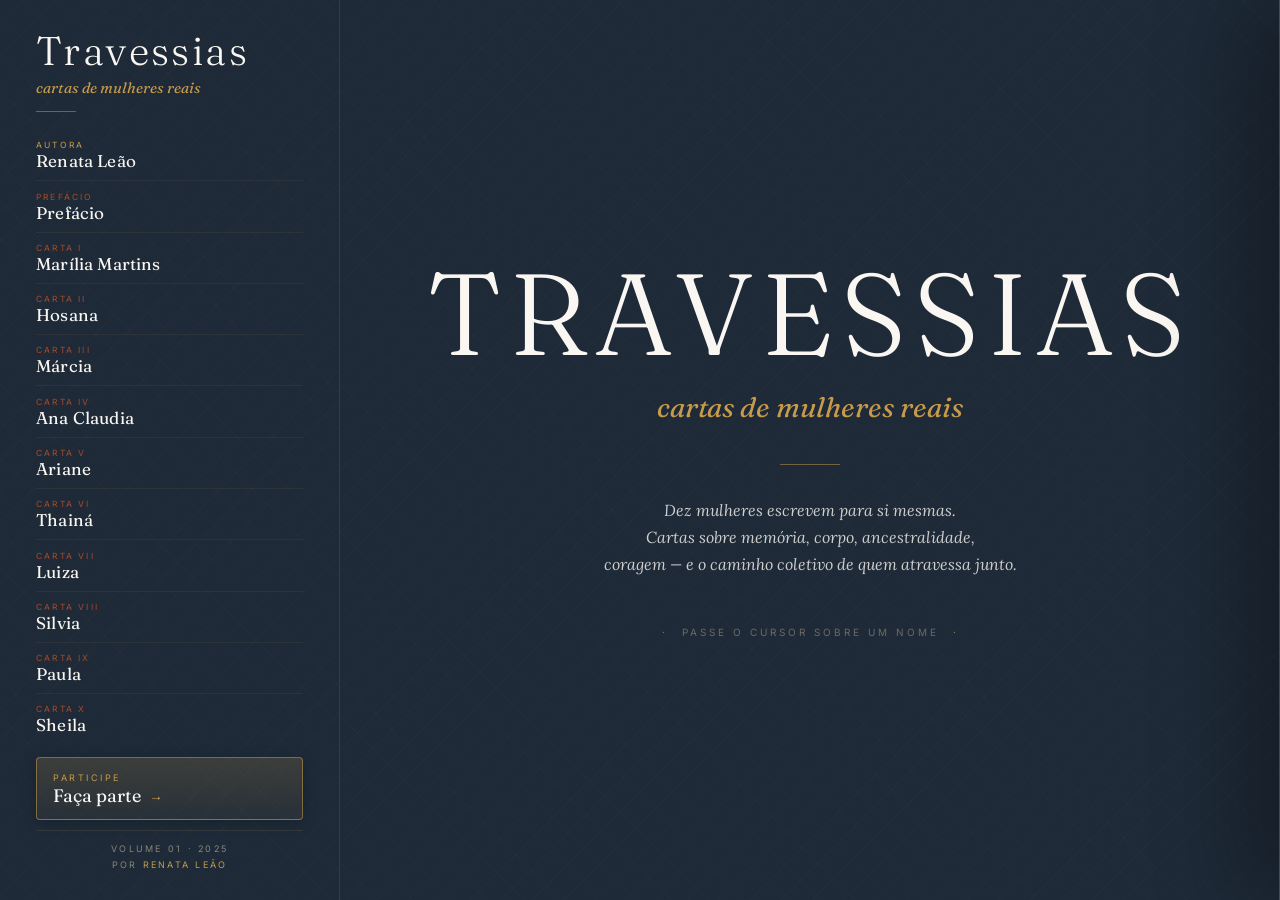
==== travessias.html @ 1f7f789d "Reordenar cartas + autor do prefácio + Sheilinha → Sheila Conteúdo: - Prefácio agora atribui "Por Ni" ====
<!DOCTYPE html>
<html lang="pt-BR">
<head>

<!-- ==========================================================================
     BLOCO 01 — HEAD / META
     ========================================================================== -->
<meta charset="UTF-8">
<meta name="viewport" content="width=device-width, initial-scale=1, viewport-fit=cover">
<meta name="format-detection" content="telephone=no,address=no,email=no,date=no">
<meta name="theme-color" content="#1E2A38">
<meta name="apple-mobile-web-app-capable" content="yes">
<meta name="apple-mobile-web-app-status-bar-style" content="black-translucent">
<meta name="description" content="Travessias — dez cartas escritas a partir da escuta de mulheres reais. Por Renata Leão.">
<title>Travessias — cartas de mulheres reais</title>

<!-- Google Analytics (gtag.js) -->
<script async src="https://www.googletagmanager.com/gtag/js?id=G-CKHL0589NJ"></script>
<script>
  window.dataLayer = window.dataLayer || [];
  function gtag(){dataLayer.push(arguments);}
  gtag('js', new Date());
  gtag('config', 'G-CKHL0589NJ');
</script>

<!-- Open Graph / cards de compartilhamento -->
<meta property="og:title" content="Travessias — cartas de mulheres reais">
<meta property="og:description" content="Dez mulheres escrevem para si mesmas. Por Renata Leão.">
<meta property="og:type" content="book">
<meta property="og:image" content="fotos/renata_leao.jpg">
<meta name="twitter:card" content="summary_large_image">
<meta name="twitter:title" content="Travessias — cartas de mulheres reais">
<meta name="twitter:description" content="Dez mulheres escrevem para si mesmas. Por Renata Leão.">

<!-- Preload das fontes críticas (corpo de texto + saudação) -->
<link rel="preload" href="fonts/lora-latin-400-normal.woff2" as="font" type="font/woff2" crossorigin>
<link rel="preload" href="fonts/lora-latin-400-italic.woff2" as="font" type="font/woff2" crossorigin>
<link rel="preload" href="fonts/fraunces-latin-300-normal.woff2" as="font" type="font/woff2" crossorigin>
<link rel="preload" href="fonts/caveat-latin-500-normal.woff2" as="font" type="font/woff2" crossorigin>

<style>
/* ==========================================================================
   TRAVESSIAS — cartas de mulheres reais
   Design Tokens — compartilhado entre mobile e desktop
   --------------------------------------------------------------------------
   BLOCO 01 — @font-face
   BLOCO 02 — Tokens · paleta de cores
   BLOCO 03 — Tokens · tipografia e breakpoint
   BLOCO 04 — Reset mínimo + base do body
   BLOCO 05 — Compartilhado · variante "Abertura" (Renata)
   BLOCO 06 — Compartilhado · bloco de contato (na abertura)
   ========================================================================== */


/* ==========================================================================
   BLOCO 01 — @font-face
   ========================================================================== */

/* Caveat — só peso 500 (usado na saudação). Pesos 400/600/700 removidos
   por não serem referenciados em nenhuma regra. */
@font-face { font-family: 'Caveat'; font-weight: 500; src: url('../fonts/caveat-latin-500-normal.woff2') format('woff2'); font-display: swap; }

/* Fraunces — usado em títulos e saudações. swap para evitar FOIT em conexões lentas. */
@font-face { font-family: 'Fraunces'; font-weight: 300; src: url('../fonts/fraunces-latin-300-normal.woff2') format('woff2'); font-display: swap; }
@font-face { font-family: 'Fraunces'; font-weight: 400; src: url('../fonts/fraunces-latin-400-normal.woff2') format('woff2'); font-display: swap; }
@font-face { font-family: 'Fraunces'; font-weight: 400; font-style: italic; src: url('../fonts/fraunces-latin-400-italic.woff2') format('woff2'); font-display: swap; }
@font-face { font-family: 'Fraunces'; font-weight: 500; src: url('../fonts/fraunces-latin-500-normal.woff2') format('woff2'); font-display: swap; }
@font-face { font-family: 'Fraunces'; font-weight: 500; font-style: italic; src: url('../fonts/fraunces-latin-500-italic.woff2') format('woff2'); font-display: swap; }
@font-face { font-family: 'Fraunces'; font-weight: 600; src: url('../fonts/fraunces-latin-600-normal.woff2') format('woff2'); font-display: swap; }
@font-face { font-family: 'Fraunces'; font-weight: 700; src: url('../fonts/fraunces-latin-700-normal.woff2') format('woff2'); font-display: swap; }

/* Lora — corpo de texto. swap = mostra texto imediatamente em Georgia, troca quando carregar. */
@font-face { font-family: 'Lora'; font-weight: 400; src: url('../fonts/lora-latin-400-normal.woff2') format('woff2'); font-display: swap; }
@font-face { font-family: 'Lora'; font-weight: 400; font-style: italic; src: url('../fonts/lora-latin-400-italic.woff2') format('woff2'); font-display: swap; }
@font-face { font-family: 'Lora'; font-weight: 500; src: url('../fonts/lora-latin-500-normal.woff2') format('woff2'); font-display: swap; }
@font-face { font-family: 'Lora'; font-weight: 500; font-style: italic; src: url('../fonts/lora-latin-500-italic.woff2') format('woff2'); font-display: swap; }
@font-face { font-family: 'Lora'; font-weight: 600; src: url('../fonts/lora-latin-600-normal.woff2') format('woff2'); font-display: swap; }

/* Inter — meta/legendas. swap. */
@font-face { font-family: 'Inter'; font-weight: 300; src: url('../fonts/inter-latin-300-normal.woff2') format('woff2'); font-display: swap; }
@font-face { font-family: 'Inter'; font-weight: 400; src: url('../fonts/inter-latin-400-normal.woff2') format('woff2'); font-display: swap; }
@font-face { font-family: 'Inter'; font-weight: 500; src: url('../fonts/inter-latin-500-normal.woff2') format('woff2'); font-display: swap; }
@font-face { font-family: 'Inter'; font-weight: 600; src: url('../fonts/inter-latin-600-normal.woff2') format('woff2'); font-display: swap; }


/* ==========================================================================
   BLOCO 02 — Tokens · paleta de cores
   ========================================================================== */

:root {
  --creme:        #FAF7F2;
  --creme-escuro: #F2ECE0;
  --tinta:        #1E2A38;
  --tinta-suave:  #2C3849;
  --terra:        #A84A2A;
  --mel:          #C89B4A;
  --oliva:        #5C6B4E;
  --carvao:       #3A3A3A;
  --cinza:        #8A8578;
  --cinza-claro:  #C4BFB4;
}


/* ==========================================================================
   BLOCO 03 — Tokens · tipografia e breakpoint
   ========================================================================== */

:root {
  --fonte-titulo: 'Fraunces', Georgia, serif;
  --fonte-texto:  'Lora', Georgia, serif;
  --fonte-mao:    'Caveat', cursive;
  --fonte-meta:   'Inter', -apple-system, sans-serif;

  --bp-desktop: 960px;
}


/* ==========================================================================
   BLOCO 04 — Reset mínimo + base do body
   ========================================================================== */

*, *::before, *::after { box-sizing: border-box; margin: 0; padding: 0; }
a, a:visited { color: inherit; text-decoration: none; }
html { -webkit-text-size-adjust: 100%; }
body {
  font-family: var(--fonte-texto);
  -webkit-font-smoothing: antialiased;
  -moz-osx-font-smoothing: grayscale;
  background: var(--tinta);
  color: var(--tinta);
}


/* ==========================================================================
   BLOCO 05 — Compartilhado · variante "Abertura" (Renata)
   --------------------------------------------------------------------------
   Aplicada nos elementos com classe .abertura (card mobile, item lateral,
   preview desktop e painel). Sinaliza visualmente que essa entrada é a
   apresentação da autora, não uma carta numerada.
   ========================================================================== */

/* Card mobile · faixa lateral cor mel (abertura) ou terra (prefácio) */
.card.abertura  { border-left: 3px solid var(--mel); }
.card.prefacio  { border-left: 3px solid var(--terra); }
.card.abertura  .card-numero { color: var(--mel);   letter-spacing: .14em; }
.card.prefacio  .card-numero { color: var(--terra); letter-spacing: .14em; }

/* Preview desktop · borda mel em todos (inset box-shadow, mesmo padrão de Renata);
   prefácio sobrescreve para terra (sinalizando texto provisório) */
.preview .preview-inner          { box-shadow: inset 0 0 0 1px rgba(200, 155, 74, .35); }
.preview.prefacio .preview-inner { box-shadow: inset 0 0 0 1px rgba(168,  74, 42, .35); }
.preview.abertura .preview-carta { color: var(--mel); }
.preview.prefacio .preview-carta { color: var(--terra); }

/* Aviso de texto provisório (no prefácio, removível) */
.aviso-provisorio {
  display: flex;
  flex-wrap: wrap;
  align-items: center;
  gap: 10px;
  margin: 0 0 1.6rem;
  padding: 10px 14px;
  border: 1px dashed var(--terra);
  border-radius: 4px;
  background: rgba(168, 74, 42, 0.06);
  font-family: var(--fonte-meta);
  font-size: 12px;
  line-height: 1.4;
  color: var(--carvao);
}
.aviso-tag {
  flex-shrink: 0;
  padding: 3px 8px;
  background: var(--terra);
  color: var(--creme);
  font-size: 9px;
  letter-spacing: 0.2em;
  text-transform: uppercase;
  border-radius: 2px;
  font-weight: 600;
}
.aviso-msg { color: var(--tinta-suave); }


/* ==========================================================================
   BLOCO 06 — Compartilhado · marca d'água sutil no fundo azul
   --------------------------------------------------------------------------
   Cross-hatch diagonal em mel a ~2% de opacidade. Aplicado nos containers
   de cor --tinta (lista mobile, lateral desktop, central desktop). Não
   interfere em legibilidade, dá textura editorial sem peso visual.
   ========================================================================== */

:root {
  --tinta-textura:
    repeating-linear-gradient(-45deg, rgba(200,155,74,0.022) 0 1px, transparent 1px 22px),
    repeating-linear-gradient(45deg,  rgba(200,155,74,0.018) 0 1px, transparent 1px 26px);
}

.tinta-textura {
  background-color: var(--tinta);
  background-image: var(--tinta-textura);
}


/* ==========================================================================
   BLOCO 07 — Compartilhado · modal "Faça parte"
   --------------------------------------------------------------------------
   Popup central para o formulário de contato. Acionado por triggers em
   mobile (.cta-participar) e desktop (.participar-trigger). Submit abre
   Instagram em nova aba.
   ========================================================================== */

.modal-overlay {
  position: fixed;
  inset: 0;
  background: rgba(0,0,0,0);
  opacity: 0;
  pointer-events: none;
  transition: opacity 0.35s, background 0.35s;
  z-index: 20;
}
.modal-overlay.aberto {
  opacity: 1;
  pointer-events: auto;
  background: rgba(10,16,24,0.7);
}

.modal-participar {
  position: fixed;
  top: 50%;
  left: 50%;
  width: min(460px, 92vw);
  max-height: 92vh;
  overflow-y: auto;
  background: var(--creme);
  background-image:
    radial-gradient(ellipse at 85% 0%, rgba(200,155,74,0.18) 0%, transparent 55%),
    radial-gradient(ellipse at 0% 100%, rgba(168,74,42,0.05) 0%, transparent 50%);
  border-radius: 6px;
  padding: 44px 38px 36px;
  transform: translate(-50%, -48%) scale(0.96);
  opacity: 0;
  pointer-events: none;
  transition: opacity 0.35s, transform 0.35s cubic-bezier(0.2,0.85,0.3,1);
  z-index: 21;
  box-shadow: 0 30px 80px rgba(0,0,0,0.4);
}
.modal-participar.aberto {
  opacity: 1;
  pointer-events: auto;
  transform: translate(-50%, -50%) scale(1);
}

.modal-fechar {
  position: absolute;
  top: 14px;
  right: 14px;
  width: 34px;
  height: 34px;
  display: flex;
  align-items: center;
  justify-content: center;
  background: transparent;
  border: 1px solid rgba(30,42,56,0.15);
  border-radius: 50%;
  color: var(--tinta);
  font-size: 14px;
  cursor: pointer;
  transition: background 0.2s, border-color 0.2s, color 0.2s;
}
.modal-fechar:hover {
  background: var(--tinta);
  color: var(--creme);
  border-color: var(--tinta);
}

.modal-rotulo {
  font-family: var(--fonte-meta);
  font-size: 10px;
  letter-spacing: 0.32em;
  text-transform: uppercase;
  color: var(--mel);
  font-weight: 600;
  margin-bottom: 10px;
}
.modal-titulo {
  font-family: var(--fonte-titulo);
  font-weight: 300;
  font-style: italic;
  font-size: 32px;
  line-height: 1.05;
  letter-spacing: 0.005em;
  color: var(--tinta);
  margin-bottom: 14px;
}
.modal-texto {
  font-family: var(--fonte-texto);
  font-size: 14px;
  line-height: 1.6;
  color: var(--carvao);
  margin-bottom: 24px;
}

.modal-form {
  display: flex;
  flex-direction: column;
  gap: 14px;
}
.modal-campo {
  display: flex;
  flex-direction: column;
  gap: 6px;
}
.modal-rotulo-campo {
  font-family: var(--fonte-meta);
  font-size: 9px;
  letter-spacing: 0.22em;
  text-transform: uppercase;
  color: var(--cinza);
}
.modal-form input,
.modal-form textarea {
  width: 100%;
  padding: 10px 12px;
  background: rgba(30,42,56,0.04);
  border: 1px solid rgba(30,42,56,0.18);
  border-radius: 3px;
  font-family: var(--fonte-meta);
  font-size: 13px;
  color: var(--tinta);
  resize: vertical;
  outline: none;
  transition: border-color 0.2s, background 0.2s;
}
.modal-form input:focus,
.modal-form textarea:focus {
  border-color: var(--mel);
  background: var(--creme);
  box-shadow: 0 0 0 3px rgba(200,155,74,0.12);
}
.modal-form input::placeholder,
.modal-form textarea::placeholder {
  color: var(--cinza);
  font-style: italic;
}

.modal-submit {
  margin-top: 4px;
  padding: 13px 18px;
  background: var(--tinta);
  border: none;
  border-radius: 3px;
  font-family: var(--fonte-meta);
  font-size: 11px;
  letter-spacing: 0.22em;
  text-transform: uppercase;
  color: var(--creme);
  font-weight: 600;
  cursor: pointer;
  transition: background 0.2s, transform 0.15s;
}
.modal-submit:hover { background: var(--terra); }
.modal-submit:active { transform: scale(0.985); }

.modal-nota {
  font-family: var(--fonte-meta);
  font-size: 10px;
  letter-spacing: 0.05em;
  color: var(--cinza);
  text-align: center;
  margin-top: 4px;
}
.modal-nota strong {
  color: var(--terra);
  font-weight: 600;
}


/* ==========================================================================
   BLOCO 08 — Compartilhado · bloco de contato (no fim de cada carta)
   ========================================================================== */

.contato {
  margin: 1.8rem 0 1.4rem;
  padding: 1.1rem 1.2rem 1.2rem;
  border: 1px solid rgba(200, 155, 74, .35);
  border-radius: 4px;
  background: rgba(200, 155, 74, .06);
}

.contato-titulo {
  font-family: var(--fonte-meta);
  font-size: .68rem;
  letter-spacing: .22em;
  text-transform: uppercase;
  color: var(--mel);
  margin-bottom: .7rem;
}

.contato-linha {
  display: flex;
  align-items: baseline;
  gap: .65rem;
  font-family: var(--fonte-meta);
  font-size: .9rem;
  line-height: 1.55;
  padding: .15rem 0;
  color: var(--carvao);
  flex-wrap: wrap;
}

.contato-rotulo {
  font-size: .68rem;
  letter-spacing: .18em;
  text-transform: uppercase;
  color: var(--cinza);
  min-width: 5.5rem;
}

.contato-linha a {
  color: var(--terra);
  border-bottom: 1px solid transparent;
  transition: border-color .2s ease;
  word-break: break-all;
}
.contato-linha a:hover {
  border-bottom-color: var(--terra);
}

/* ==========================================================================
   TRAVESSIAS — versão MOBILE (< 960px)
   ========================================================================== */

@media (max-width: 959px) {

  body {
    min-height: 100vh;
    min-height: 100dvh;
    overflow-x: hidden;
  }

  /* ------------------------------------------------------------------
     LISTA (tela inicial)
     ------------------------------------------------------------------ */
  .tela-lista {
    min-height: 100vh;
    min-height: 100dvh;
    background-color: var(--tinta);
    background-image: var(--tinta-textura);
    color: var(--creme);
    padding: 56px 24px 40px;
  }

  .lista-header { margin-bottom: 36px; }

  .lista-titulo {
    font-family: var(--fonte-titulo);
    font-weight: 300;
    font-size: 56px;
    letter-spacing: 0.06em;
    line-height: 0.95;
    color: var(--creme);
    margin-bottom: 6px;
  }

  .lista-subtitulo {
    font-family: var(--fonte-titulo);
    font-style: italic;
    font-size: 18px;
    color: var(--mel);
    margin-bottom: 18px;
  }

  .lista-fio {
    width: 40px;
    height: 1px;
    background: var(--mel);
    opacity: 0.5;
    margin-bottom: 22px;
  }

  .lista-intro {
    font-family: var(--fonte-texto);
    font-style: italic;
    font-size: 14px;
    line-height: 1.6;
    color: var(--creme);
    opacity: 0.8;
    max-width: 340px;
  }

  .lista-secao {
    font-family: var(--fonte-meta);
    font-size: 9px;
    letter-spacing: 0.3em;
    text-transform: uppercase;
    color: var(--cinza);
    margin: 40px 0 20px;
    display: flex;
    align-items: center;
    gap: 14px;
  }
  .lista-secao::after {
    content: '';
    flex: 1;
    height: 1px;
    background: rgba(200,155,74,0.18);
  }

  .cards { display: flex; flex-direction: column; gap: 14px; }

  .card {
    background: rgba(250,247,242,0.03);
    border: 1px solid rgba(200,155,74,0.15);
    border-radius: 4px;
    overflow: hidden;
    display: grid;
    grid-template-columns: 112px 1fr;
    cursor: pointer;
    transition: transform 0.25s, border-color 0.25s;
    -webkit-tap-highlight-color: transparent;
  }
  .card:active { transform: scale(0.98); border-color: rgba(200,155,74,0.4); }

  .card-foto {
    width: 112px;
    height: 140px;
    object-fit: cover;
    filter: grayscale(1) contrast(1.05);
    display: block;
    background: #111;
  }

  .card-info {
    padding: 14px 16px;
    display: flex;
    flex-direction: column;
    justify-content: space-between;
    min-width: 0;
  }

  .card-numero {
    font-family: var(--fonte-meta);
    font-size: 9px;
    letter-spacing: 0.3em;
    color: var(--terra);
    text-transform: uppercase;
  }

  .card-nome {
    font-family: var(--fonte-titulo);
    font-weight: 400;
    font-size: 22px;
    color: var(--creme);
    line-height: 1.1;
    margin: 6px 0 4px;
  }

  .card-meta {
    font-family: var(--fonte-meta);
    font-size: 9px;
    letter-spacing: 0.2em;
    text-transform: uppercase;
    color: var(--cinza);
    margin-bottom: 8px;
  }

  .card-epigrafe {
    font-family: var(--fonte-titulo);
    font-style: italic;
    font-size: 13px;
    line-height: 1.4;
    color: var(--creme);
    opacity: 0.75;
  }

  /* ------------------------------------------------------------------
     CTA "Faça parte" (mobile · card grande no fim da lista)
     ------------------------------------------------------------------ */
  .cta-participar {
    display: block;
    margin: 40px 0 0;
    padding: 22px 22px 24px;
    background: rgba(200,155,74,0.06);
    border: 1px solid rgba(200,155,74,0.3);
    border-radius: 4px;
    text-decoration: none;
    color: var(--creme);
    transition: background 0.25s, border-color 0.25s, transform 0.25s;
  }
  .cta-participar:active { transform: scale(0.98); }
  .cta-participar:hover {
    background: rgba(200,155,74,0.1);
    border-color: rgba(200,155,74,0.55);
  }

  .cta-rotulo {
    font-family: var(--fonte-meta);
    font-size: 10px;
    letter-spacing: 0.28em;
    text-transform: uppercase;
    color: var(--mel);
    margin-bottom: 10px;
  }

  .cta-titulo {
    font-family: var(--fonte-titulo);
    font-weight: 400;
    font-size: 22px;
    line-height: 1.15;
    color: var(--creme);
    margin-bottom: 10px;
  }

  .cta-texto {
    font-family: var(--fonte-texto);
    font-size: 13.5px;
    line-height: 1.55;
    color: var(--creme);
    opacity: 0.8;
    margin-bottom: 14px;
  }

  .cta-link {
    font-family: var(--fonte-meta);
    font-size: 12px;
    letter-spacing: 0.06em;
    color: var(--mel);
    word-break: break-all;
  }

  .lista-rodape {
    margin-top: 32px;
    padding-top: 24px;
    border-top: 1px solid rgba(200,155,74,0.15);
    font-family: var(--fonte-meta);
    font-size: 9px;
    letter-spacing: 0.25em;
    text-transform: uppercase;
    color: var(--cinza);
    line-height: 1.9;
    text-align: center;
  }
  .lista-rodape span { color: var(--mel); }

  /* ------------------------------------------------------------------
     TELA DA CARTA
     ------------------------------------------------------------------ */
  .tela-carta {
    position: fixed;
    inset: 0;
    background: var(--creme);
    z-index: 10;
    display: flex;
    flex-direction: column;
    transform: translateX(100%);
    transition: transform 0.4s cubic-bezier(0.25, 0.85, 0.3, 1);
    overflow: hidden;
  }
  .tela-carta.aberta { transform: translateX(0); }

  .carta-topo {
    flex-shrink: 0;
    padding: 14px 18px;
    padding-top: calc(14px + env(safe-area-inset-top, 0));
    display: flex;
    align-items: center;
    justify-content: space-between;
    background: var(--creme);
    border-bottom: 1px solid rgba(92,107,78,0.12);
  }

  .btn-voltar {
    width: 38px;
    height: 38px;
    border-radius: 50%;
    border: 1px solid rgba(92,107,78,0.3);
    background: transparent;
    color: var(--tinta);
    cursor: pointer;
    display: flex;
    align-items: center;
    justify-content: center;
    font-size: 16px;
    -webkit-tap-highlight-color: transparent;
  }
  .btn-voltar:active { background: var(--terra); color: var(--creme); border-color: var(--terra); }

  .carta-topo-titulo {
    font-family: var(--fonte-meta);
    font-size: 9px;
    letter-spacing: 0.3em;
    text-transform: uppercase;
    color: var(--terra);
    font-weight: 500;
  }

  .carta-topo-selo {
    font-family: var(--fonte-meta);
    font-size: 9px;
    letter-spacing: 0.25em;
    text-transform: uppercase;
    color: var(--cinza);
  }

  /* Viewport de páginas */
  .paginas-viewport-mobile {
    flex: 1;
    position: relative;
    overflow: hidden;
    background: var(--creme);
  }

  /* Padding editorial das páginas de leitura (margens generosas como em livro) */
  .pagina-mobile.pagina-leitura {
    padding: 36px 36px 40px;
  }

  .pagina-mobile {
    position: absolute;
    inset: 0;
    padding: 24px 24px 20px;
    overflow: hidden;            /* sem scroll — leitura cabe na tela */
    opacity: 0;
    pointer-events: none;
    transform: translateX(30px);
    transition: opacity 0.3s, transform 0.3s;
  }
  .pagina-mobile.ativa  { opacity: 1; pointer-events: auto; transform: translateX(0); }
  .pagina-mobile.fora-esquerda { transform: translateX(-30px); }

  /* Fallback: páginas que estouram ganham scroll discreto */
  .pagina-mobile.com-overflow {
    overflow-y: auto;
    -webkit-overflow-scrolling: touch;
    scrollbar-width: thin;
  }
  .pagina-mobile.com-overflow::-webkit-scrollbar { width: 3px; }
  .pagina-mobile.com-overflow::-webkit-scrollbar-thumb {
    background: var(--cinza-claro); border-radius: 2px;
  }

  /* Página de abertura */
  .pagina-abertura { display: flex; flex-direction: column; padding: 0; }

  /* Variante prefácio: oculta foto facial (texto provisório) */
  .pagina-abertura.carta-prefacio .abertura-foto { display: none; }
  .pagina-abertura.carta-prefacio {
    background:
      radial-gradient(ellipse at 30% 20%, rgba(168,74,42,0.3) 0%, transparent 60%),
      linear-gradient(180deg, var(--tinta) 0%, var(--tinta-suave) 100%);
  }
  .pagina-abertura.carta-prefacio .abertura-info {
    color: var(--creme);
  }

  .abertura-foto {
    width: 100%;
    height: 55vh;
    height: 55dvh;
    object-fit: cover;
    filter: grayscale(1) contrast(1.04);
    display: block;
    background: var(--tinta);
    flex-shrink: 0;
  }

  .abertura-info { padding: 24px 24px 0; flex: 1; }

  .abertura-numero {
    font-family: var(--fonte-meta);
    font-size: 10px;
    letter-spacing: 0.3em;
    color: var(--terra);
    text-transform: uppercase;
    margin-bottom: 12px;
  }

  .abertura-saudacao {
    font-family: var(--fonte-mao);
    font-weight: 500;
    font-size: 48px;
    line-height: 1;
    color: var(--tinta);
    margin-bottom: 16px;
  }

  .abertura-fio { width: 44px; height: 1px; background: var(--terra); margin-bottom: 16px; }

  .abertura-meta {
    font-family: var(--fonte-meta);
    font-size: 10px;
    letter-spacing: 0.22em;
    text-transform: uppercase;
    color: var(--cinza);
    line-height: 1.9;
    margin-bottom: 24px;
  }
  .abertura-meta span { color: var(--tinta); }

  .abertura-epigrafe {
    font-family: var(--fonte-titulo);
    font-style: italic;
    font-size: 16px;
    line-height: 1.5;
    color: var(--oliva);
    max-width: 320px;
  }

  .abertura-swipe-dica {
    margin-top: 24px;
    font-family: var(--fonte-meta);
    font-size: 9px;
    letter-spacing: 0.3em;
    text-transform: uppercase;
    color: var(--cinza);
    opacity: 0.7;
  }
  .abertura-swipe-dica::after { content: ' →'; color: var(--terra); font-size: 14px; letter-spacing: 0; }

  /* Texto de leitura */
  .pagina-leitura {
    font-family: var(--fonte-texto);
    font-size: 16px;
    line-height: 1.7;
    color: var(--tinta);
  }

  .pagina-leitura p { margin-bottom: 1em; }
  .pagina-leitura p + p { text-indent: 1.4em; margin-top: -0.2em; }
  .pagina-leitura p.sem-indent { text-indent: 0 !important; }
  .pagina-leitura em, .pagina-leitura i { font-style: italic; color: var(--tinta-suave); }

  .pagina-leitura.primeira p:first-child::first-letter {
    font-family: var(--fonte-titulo);
    font-weight: 600;
    font-size: 4em;
    float: left;
    line-height: 0.85;
    margin: 0.05em 0.1em 0 0;
    color: var(--terra);
  }

  /* Citação e diálogo */
  .citacao {
    font-family: var(--fonte-titulo);
    font-style: italic;
    font-size: 17px;
    line-height: 1.4;
    color: var(--tinta);
    margin: 22px 0 22px 12px;
    padding-left: 16px;
    border-left: 2px solid var(--mel);
  }
  .citacao-atribuicao {
    display: block;
    margin-top: 10px;
    font-family: var(--fonte-meta);
    font-size: 9px;
    letter-spacing: 0.2em;
    text-transform: uppercase;
    color: var(--cinza);
    font-style: normal;
  }

  .dialogo {
    font-family: var(--fonte-titulo);
    font-style: italic;
    font-size: 14px;
    color: var(--oliva);
    margin: 14px 0 14px 16px;
    padding-left: 12px;
    border-left: 1px solid var(--oliva);
    line-height: 1.5;
  }

  /* Fechamento */
  .fechamento {
    margin-top: 8px;
    text-align: right;          /* nome e meta alinhados à direita */
  }
  .fechamento-ornamento {
    text-align: center;
    margin: 10px 0 8px;
    color: var(--mel);
    letter-spacing: 0.9em;
    font-size: 11px;
  }
  .assinatura {
    font-family: var(--fonte-titulo);
    font-weight: 300;
    font-style: italic;
    font-size: 26px;
    letter-spacing: 0.005em;
    color: var(--tinta);
    line-height: 1.05;
    margin-bottom: 4px;
  }
  .pagina-leitura p:last-of-type { margin-bottom: 0; }
  .assinatura-meta {
    font-family: var(--fonte-meta);
    font-size: 9px;
    letter-spacing: 0.22em;
    text-transform: uppercase;
    color: var(--cinza);
    line-height: 1.9;
  }
  .assinatura-meta span { color: var(--terra); }

  /* Navegação inferior */
  .carta-nav-mobile {
    flex-shrink: 0;
    padding: 12px 20px;
    padding-bottom: calc(12px + env(safe-area-inset-bottom, 0));
    display: flex;
    align-items: center;
    justify-content: space-between;
    background: var(--creme);
    border-top: 1px solid rgba(92,107,78,0.12);
  }

  .nav-btn {
    width: 40px;
    height: 40px;
    border-radius: 50%;
    border: 1px solid rgba(92,107,78,0.3);
    background: transparent;
    color: var(--tinta);
    cursor: pointer;
    display: flex;
    align-items: center;
    justify-content: center;
    font-size: 16px;
    -webkit-tap-highlight-color: transparent;
    transition: all 0.2s;
  }
  .nav-btn:active:not(:disabled) { background: var(--terra); color: var(--creme); border-color: var(--terra); }
  .nav-btn:disabled { opacity: 0.25; }

  .nav-centro { display: flex; flex-direction: column; align-items: center; gap: 6px; }

  .nav-pontos { display: flex; gap: 6px; }
  .nav-ponto {
    width: 5px;
    height: 5px;
    border-radius: 50%;
    background: var(--cinza-claro);
    cursor: pointer;
    transition: all 0.25s;
  }
  .nav-ponto.ativo { background: var(--terra); transform: scale(1.4); }

  .nav-pagina {
    font-family: var(--fonte-meta);
    font-size: 9px;
    letter-spacing: 0.25em;
    text-transform: uppercase;
    color: var(--cinza);
    font-variant-numeric: tabular-nums;
  }
  .nav-pagina span { color: var(--terra); }

  /* Esconder elementos desktop */
  .palco-desktop { display: none !important; }

  /* Bloquear rolagem do body quando carta aberta */
  body.carta-aberta { overflow: hidden; position: fixed; width: 100%; }

} /* fim @media mobile */

/* ==========================================================================
   TRAVESSIAS — versão DESKTOP (≥ 960px)
   Coluna lateral + hover com preview + painel deslizante
   ========================================================================== */

@media (min-width: 960px) {

  html, body {
    height: 100%;
    overflow: hidden;
  }

  /* Esconder elementos mobile */
  .tela-lista,
  .tela-carta { display: none !important; }

  /* ------------------------------------------------------------------
     PALCO PRINCIPAL
     ------------------------------------------------------------------ */
  .palco-desktop {
    position: fixed;
    inset: 0;
    display: grid;
    grid-template-columns: 340px 1fr;
    background: var(--tinta);
    color: var(--creme);
    overflow: hidden;
  }

  /* ------------------------------------------------------------------
     COLUNA LATERAL (NOMES) — 11 itens cabem sem rolagem em viewport >= 720px
     Layout em três faixas: header (fixo) · lista (flex:1) · rodapé (fixo)
     ------------------------------------------------------------------ */
  .lateral {
    background-color: var(--tinta);
    background-image: var(--tinta-textura);
    border-right: 1px solid rgba(200,155,74,0.15);
    display: flex;
    flex-direction: column;
    padding: 32px 36px 28px;
    position: relative;
    z-index: 3;
    height: 100vh;
    overflow: hidden;
  }

  .lateral-header {
    flex-shrink: 0;
    margin-bottom: 18px;
  }

  .lateral-titulo {
    font-family: var(--fonte-titulo);
    font-weight: 300;
    font-size: 40px;
    letter-spacing: 0.06em;
    line-height: 0.95;
    color: var(--creme);
    margin-bottom: 8px;
  }

  .lateral-subtitulo {
    font-family: var(--fonte-titulo);
    font-style: italic;
    font-size: 15px;
    color: var(--mel);
    margin-bottom: 14px;
  }

  .lateral-fio {
    width: 40px;
    height: 1px;
    background: var(--mel);
    opacity: 0.5;
  }

  /* Lista de cartas — 11 itens distribuídos equitativamente, sem scroll */
  .cartas-lista {
    list-style: none;
    flex: 1 1 0;
    min-height: 0;
    display: flex;
    flex-direction: column;
    gap: 0;
    margin: 0;
  }

  .carta-item {
    flex: 1 1 0;
    min-height: 30px;
    display: flex;
    flex-direction: column;
    justify-content: center;
    padding: 2px 0;
    cursor: pointer;
    position: relative;
    transition: transform 0.35s cubic-bezier(0.2,0.8,0.2,1);
    border-bottom: 1px solid rgba(200,155,74,0.08);
  }
  .carta-item:last-child { border-bottom: none; }
  .carta-item:hover { transform: translateX(6px); }

  .carta-numero {
    font-family: var(--fonte-meta);
    font-size: 8.5px;
    letter-spacing: 0.26em;
    text-transform: uppercase;
    color: var(--terra);
    display: block;
    margin-bottom: 2px;
    transition: color 0.3s;
  }

  .carta-nome-lateral {
    font-family: var(--fonte-titulo);
    font-weight: 400;
    font-size: 17px;
    color: var(--creme);
    line-height: 1.05;
    letter-spacing: 0.01em;
    transition: color 0.3s;
  }

  .carta-item:hover .carta-nome-lateral { color: var(--mel); }
  .carta-item:hover .carta-numero { color: var(--mel); }
  .carta-item.ativa .carta-nome-lateral { color: var(--mel); }
  .carta-item.ativa .carta-numero { color: var(--mel); }

  /* Variantes destacadas no sidebar */
  .carta-item.abertura .carta-numero { color: var(--mel);   font-style: normal; }
  .carta-item.prefacio .carta-numero { color: var(--terra); font-style: normal; }

  /* ------------------------------------------------------------------
     TRIGGER "Faça parte" — botão clicável no sidebar (abre modal)
     Estilizado como uma carta-item, mas com destaque mel
     ------------------------------------------------------------------ */
  .participar-trigger {
    flex-shrink: 0;
    display: flex;
    flex-direction: column;
    align-items: flex-start;
    justify-content: center;
    width: 100%;
    padding: 14px 16px;
    margin-top: 12px;
    background: linear-gradient(180deg,
                  rgba(200,155,74,0.18) 0%,
                  rgba(200,155,74,0.06) 100%);
    border: 1px solid rgba(200,155,74,0.55);
    border-radius: 4px;
    box-shadow: 0 2px 14px rgba(0,0,0,0.22);
    cursor: pointer;
    transition: background 0.25s, transform 0.25s, border-color 0.25s;
    text-align: left;
    font: inherit;
    color: inherit;
  }
  .participar-trigger:hover {
    background: linear-gradient(180deg,
                  rgba(200,155,74,0.30) 0%,
                  rgba(200,155,74,0.12) 100%);
    border-color: var(--mel);
    transform: translateX(4px);
  }
  .participar-trigger-numero {
    font-family: var(--fonte-meta);
    font-size: 9px;
    letter-spacing: 0.28em;
    text-transform: uppercase;
    color: var(--mel);
    margin-bottom: 4px;
  }
  .participar-trigger-nome {
    font-family: var(--fonte-titulo);
    font-size: 18px;
    color: var(--creme);
    font-weight: 400;
    line-height: 1.05;
    display: inline-flex;
    align-items: baseline;
    gap: 8px;
  }
  .participar-trigger-seta {
    color: var(--mel);
    font-size: 14px;
    transition: transform 0.25s;
  }
  .participar-trigger:hover .participar-trigger-seta {
    transform: translateX(3px);
  }

  .lateral-rodape {
    flex-shrink: 0;
    font-family: var(--fonte-meta);
    font-size: 9px;
    letter-spacing: 0.25em;
    text-transform: uppercase;
    color: var(--cinza);
    line-height: 1.7;
    margin-top: 10px;
    padding-top: 10px;
    border-top: 1px solid rgba(200,155,74,0.12);
    text-align: center;
  }
  .lateral-rodape span { color: var(--mel); }

  /* ------------------------------------------------------------------
     ÁREA CENTRAL (HERO + PREVIEWS)
     ------------------------------------------------------------------ */
  .central {
    position: relative;
    overflow: hidden;
    background-color: var(--tinta);
    background-image: var(--tinta-textura);
  }

  /* Hero inicial */
  .hero {
    position: absolute;
    inset: 0;
    display: flex;
    flex-direction: column;
    align-items: center;
    justify-content: center;
    color: var(--creme);
    text-align: center;
    padding: 0 80px;
    opacity: 1;
    transition: opacity 0.5s;
    pointer-events: none;
  }
  .palco-desktop.has-hover .hero,
  .palco-desktop.has-open .hero { opacity: 0; }

  .hero-titulo {
    font-family: var(--fonte-titulo);
    font-weight: 300;
    /* "TRAVESSIAS" tem 10 letras — clamp ajusta entre 1280px e 1920px+ */
    font-size: clamp(82px, 9vw, 140px);
    letter-spacing: 0.06em;
    line-height: 0.9;
    color: var(--creme);
    margin-bottom: 24px;
  }

  .hero-sub {
    font-family: var(--fonte-titulo);
    font-style: italic;
    font-size: 28px;
    color: var(--mel);
    margin-bottom: 40px;
  }

  .hero-fio {
    width: 60px;
    height: 1px;
    background: var(--mel);
    opacity: 0.5;
    margin-bottom: 32px;
  }

  .hero-texto {
    font-family: var(--fonte-texto);
    font-style: italic;
    font-size: 16px;
    line-height: 1.7;
    color: var(--creme);
    opacity: 0.8;
    max-width: 440px;
    margin-bottom: 48px;
  }

  .hero-dica {
    font-family: var(--fonte-meta);
    font-size: 10px;
    letter-spacing: 0.3em;
    text-transform: uppercase;
    color: var(--cinza);
    opacity: 0.7;
  }
  .hero-dica::before, .hero-dica::after { content: "·"; margin: 0 14px; color: var(--mel); }

  /* Previews por hover */
  .previews {
    position: absolute;
    inset: 0;
    pointer-events: none;
  }

  .preview {
    position: absolute;
    inset: 0;
    display: flex;
    align-items: center;
    justify-content: center;
    opacity: 0;
    transition: opacity 0.4s ease;
    pointer-events: none;
  }
  .preview.visible { opacity: 1; }

  .preview-inner {
    display: flex;
    align-items: center;
    gap: 60px;
    padding: 0 80px;
    max-width: 100%;
  }

  .preview-foto {
    width: 340px;
    height: 480px;
    object-fit: cover;
    filter: grayscale(1) contrast(1.05);
    box-shadow: 0 30px 60px rgba(0,0,0,0.45), 0 10px 20px rgba(0,0,0,0.3);
    flex-shrink: 0;
  }

  .preview-texto { max-width: 340px; color: var(--creme); }

  .preview-carta {
    font-family: var(--fonte-meta);
    font-size: 10px;
    letter-spacing: 0.3em;
    text-transform: uppercase;
    color: var(--mel);
    margin-bottom: 16px;
  }

  .preview-nome {
    font-family: var(--fonte-mao);
    font-weight: 500;
    font-size: 64px;
    line-height: 1;
    color: var(--creme);
    margin-bottom: 20px;
  }

  .preview-fio {
    width: 40px;
    height: 1px;
    background: var(--terra);
    margin-bottom: 20px;
  }

  .preview-epigrafe {
    font-family: var(--fonte-titulo);
    font-style: italic;
    font-size: 18px;
    line-height: 1.45;
    color: var(--creme);
    opacity: 0.85;
    margin-bottom: 24px;
  }

  .preview-cta {
    font-family: var(--fonte-meta);
    font-size: 10px;
    letter-spacing: 0.3em;
    text-transform: uppercase;
    color: var(--mel);
    display: inline-flex;
    align-items: center;
    gap: 10px;
    opacity: 0.85;
  }
  .preview-cta::after { content: "→"; font-size: 14px; }

  /* ------------------------------------------------------------------
     PAINEL DESLIZANTE
     ------------------------------------------------------------------ */
  .painel-overlay {
    position: fixed;
    inset: 0;
    background: rgba(0,0,0,0);
    opacity: 0;
    pointer-events: none;
    transition: opacity 0.4s, background 0.4s;
    z-index: 10;
  }
  .painel-overlay.aberto {
    opacity: 1;
    pointer-events: auto;
    background: rgba(10,16,24,0.55);
  }

  .painel {
    position: fixed;
    top: 0;
    right: 0;
    bottom: 0;
    width: 66%;
    max-width: 1100px;
    background: var(--creme);
    transform: translateX(100%);
    transition: transform 0.55s cubic-bezier(0.25,0.85,0.3,1);
    z-index: 11;
    box-shadow: -40px 0 80px rgba(0,0,0,0.3);
    display: grid;
    grid-template-columns: 42% 1fr;
    overflow: hidden;
  }
  .painel.aberto { transform: translateX(0); }

  /* Foto + info */
  .painel-foto {
    position: relative;
    background: var(--tinta);
    overflow: hidden;
  }
  .painel-foto img {
    width: 100%;
    height: 100%;
    object-fit: cover;
    filter: grayscale(1) contrast(1.04);
    display: block;
  }
  .painel-foto-overlay {
    position: absolute;
    inset: 0;
    background: linear-gradient(to bottom, rgba(30,42,56,0) 50%, rgba(30,42,56,0.75) 100%);
    pointer-events: none;
  }

  /* Variante prefácio: oculta foto facial e mostra textura editorial */
  .painel.painel-prefacio .painel-foto img { display: none; }
  .painel.painel-prefacio .painel-foto {
    background:
      radial-gradient(ellipse at 30% 20%, rgba(168,74,42,0.4) 0%, transparent 60%),
      linear-gradient(180deg, var(--tinta) 0%, var(--tinta-suave) 100%);
  }
  .painel.painel-prefacio .painel-foto::before {
    content: "T";
    position: absolute;
    right: -40px;
    bottom: -60px;
    font-family: var(--fonte-titulo);
    font-weight: 300;
    font-size: 460px;
    line-height: 1;
    color: var(--terra);
    opacity: 0.18;
    pointer-events: none;
  }
  .painel-info {
    position: absolute;
    left: 40px;
    right: 40px;
    bottom: 36px;
    color: var(--creme);
    z-index: 2;
  }
  .painel-numero {
    font-family: var(--fonte-meta);
    font-size: 10px;
    letter-spacing: 0.3em;
    text-transform: uppercase;
    color: var(--mel);
    margin-bottom: 12px;
  }
  .painel-saudacao {
    font-family: var(--fonte-mao);
    font-weight: 500;
    font-size: 56px;
    line-height: 1;
    color: var(--creme);
    margin-bottom: 16px;
  }
  .painel-meta {
    font-family: var(--fonte-meta);
    font-size: 10px;
    letter-spacing: 0.2em;
    text-transform: uppercase;
    color: var(--creme);
    opacity: 0.85;
    line-height: 1.9;
  }
  .painel-meta span { color: var(--mel); }

  /* Conteúdo da carta */
  .painel-carta {
    display: flex;
    flex-direction: column;
    background: var(--creme);
    position: relative;
    overflow: hidden;
  }

  .painel-topo {
    display: flex;
    justify-content: space-between;
    align-items: center;
    padding: 28px 56px 20px;
    border-bottom: 1px solid rgba(92,107,78,0.15);
    flex-shrink: 0;
  }
  .painel-topo-nome {
    font-family: var(--fonte-meta);
    font-size: 9px;
    letter-spacing: 0.3em;
    text-transform: uppercase;
    color: var(--terra);
    font-weight: 500;
  }
  .painel-topo-selo {
    font-family: var(--fonte-meta);
    font-size: 9px;
    letter-spacing: 0.25em;
    text-transform: uppercase;
    color: var(--cinza);
  }

  .painel-fechar {
    position: absolute;
    top: 22px;
    right: 24px;
    width: 36px;
    height: 36px;
    border-radius: 50%;
    background: transparent;
    border: 1px solid rgba(92,107,78,0.3);
    color: var(--tinta);
    cursor: pointer;
    font-size: 18px;
    display: flex;
    align-items: center;
    justify-content: center;
    z-index: 5;
    transition: background 0.2s, border-color 0.2s;
    line-height: 1;
    padding-bottom: 2px;
  }
  .painel-fechar:hover { background: var(--terra); color: var(--creme); border-color: var(--terra); }

  /* Páginas da carta no painel — espaçamento simétrico (laterais + topo + base) */
  .paginas-viewport-desktop {
    flex: 1;
    overflow: hidden;
    position: relative;
  }

  .pagina-desktop {
    position: absolute;
    inset: 0;
    padding: 18mm 88px;       /* respiro generoso top/base e laterais */
    overflow: hidden;          /* sem scroll — leitura paginada */
    font-family: var(--fonte-texto);
    font-size: 15px;
    line-height: 1.7;
    color: var(--tinta);
    letter-spacing: 0.005em;
    opacity: 0;
    pointer-events: none;
    transform: translateX(30px);
    transition: opacity 0.35s, transform 0.35s;
    scrollbar-width: thin;
    scrollbar-color: var(--cinza-claro) transparent;
  }
  .pagina-desktop.ativa { opacity: 1; pointer-events: auto; transform: translateX(0); }
  .pagina-desktop.fora-esquerda { opacity: 0; transform: translateX(-30px); }

  /* Fallback: páginas que ainda assim estouram ganham scroll discreto */
  .pagina-desktop.com-overflow {
    overflow-y: auto;
    scrollbar-width: thin;
    scrollbar-color: var(--cinza-claro) transparent;
  }
  .pagina-desktop.com-overflow::-webkit-scrollbar { width: 5px; }
  .pagina-desktop.com-overflow::-webkit-scrollbar-track { background: transparent; }
  .pagina-desktop.com-overflow::-webkit-scrollbar-thumb {
    background: var(--cinza-claro); border-radius: 3px;
  }

  .pagina-desktop p { margin-bottom: 1em; }
  .pagina-desktop p + p { text-indent: 1.6em; margin-top: 0; }
  .pagina-desktop p.sem-indent { text-indent: 0 !important; }
  .pagina-desktop p:last-of-type { margin-bottom: 0; }  /* sem gap antes do fechamento */
  .pagina-desktop em, .pagina-desktop i { font-style: italic; color: var(--tinta-suave); }

  .pagina-desktop.primeira p:first-child::first-letter {
    font-family: var(--fonte-titulo);
    font-weight: 600;
    font-size: 4em;
    float: left;
    line-height: 0.85;
    margin: 0.05em 0.1em 0 0;
    color: var(--terra);
  }

  .pagina-desktop .citacao {
    font-family: var(--fonte-titulo);
    font-style: italic;
    font-size: 19px;
    line-height: 1.5;
    color: var(--tinta);
    margin: 32px 0 32px 20px;
    padding-left: 22px;
    border-left: 2px solid var(--mel);
  }
  .pagina-desktop .citacao-atribuicao {
    display: block;
    margin-top: 10px;
    font-family: var(--fonte-meta);
    font-size: 10px;
    letter-spacing: 0.2em;
    text-transform: uppercase;
    color: var(--cinza);
    font-style: normal;
  }
  .pagina-desktop .dialogo {
    font-family: var(--fonte-titulo);
    font-style: italic;
    font-size: 15px;
    color: var(--oliva);
    margin: 14px 0 14px 28px;
    padding-left: 14px;
    border-left: 1px solid var(--oliva);
    line-height: 1.5;
  }

  .pagina-desktop .fechamento {
    margin-top: 8px;            /* gap pequeno entre fim do texto e ornamento */
    text-align: right;          /* nome e meta alinhados à direita */
  }
  .pagina-desktop .fechamento-ornamento {
    text-align: center;
    margin: 10px 0 8px;         /* ornamento compacto */
    color: var(--mel);
    letter-spacing: 1em;
    font-size: 12px;
  }
  .pagina-desktop .assinatura {
    font-family: var(--fonte-titulo);
    font-weight: 300;
    font-style: italic;
    font-size: 28px;
    letter-spacing: 0.005em;
    color: var(--tinta);
    line-height: 1.05;
    margin-bottom: 4px;
  }
  .pagina-desktop .assinatura-meta {
    font-family: var(--fonte-meta);
    font-size: 10px;
    letter-spacing: 0.25em;
    text-transform: uppercase;
    color: var(--cinza);
    line-height: 1.9;
  }
  .pagina-desktop .assinatura-meta span { color: var(--terra); }

  /* Navegação do painel */
  .painel-nav {
    flex-shrink: 0;
    display: flex;
    align-items: center;
    justify-content: space-between;
    padding: 18px 56px 24px;
    border-top: 1px solid rgba(92,107,78,0.15);
    background: var(--creme);
  }

  .nav-btn {
    width: 44px;
    height: 44px;
    border-radius: 50%;
    border: 1px solid rgba(92,107,78,0.35);
    background: transparent;
    color: var(--tinta);
    font-size: 18px;
    cursor: pointer;
    display: flex;
    align-items: center;
    justify-content: center;
    transition: all 0.25s;
  }
  .nav-btn:not(:disabled):hover { background: var(--terra); color: var(--creme); border-color: var(--terra); transform: scale(1.05); }
  .nav-btn:disabled { opacity: 0.25; cursor: not-allowed; }

  .nav-indicador {
    display: flex;
    align-items: center;
    gap: 20px;
    font-family: var(--fonte-meta);
    font-size: 10px;
    letter-spacing: 0.3em;
    text-transform: uppercase;
    color: var(--cinza);
  }

  .nav-pontos { display: flex; gap: 8px; }
  .nav-ponto {
    width: 6px;
    height: 6px;
    border-radius: 50%;
    background: var(--cinza-claro);
    cursor: pointer;
    transition: all 0.25s;
  }
  .nav-ponto.ativo { background: var(--terra); transform: scale(1.3); }
  .nav-ponto:hover { background: var(--mel); }

  .nav-pagina {
    font-variant-numeric: tabular-nums;
    color: var(--cinza);
  }
  .nav-pagina span { color: var(--terra); }

} /* fim @media desktop */

</style>

</head>
<body>

<!-- ==========================================================================
     BLOCO 02 — MOBILE · Tela Lista (< 960px)
     Renderizado sempre no DOM; ocultado via CSS no desktop
     ========================================================================== -->

<div class="tela-lista">
  <header class="lista-header">
    <h1 class="lista-titulo">Travessias</h1>
    <div class="lista-subtitulo">cartas de mulheres reais</div>
    <div class="lista-fio"></div>
    <p class="lista-intro">
      Dez mulheres escrevem para si mesmas. Cartas sobre memória, corpo,
      ancestralidade, coragem — e o caminho coletivo de quem atravessa junto.
    </p>
  </header>

  <div class="lista-secao">Cartas · volume 01</div>

  <!-- Cards renderizados por BLOCO 06 (script de template) -->
  <div class="cards" id="cards-mobile"></div>

  <!-- BLOCO 02b — CTA "Faça parte" (mobile · abre o mesmo modal) -->
  <button type="button" class="cta-participar" id="abrir-participar-mobile">
    <div class="cta-rotulo">Faça parte</div>
    <div class="cta-titulo">Sua história importa</div>
    <p class="cta-texto">
      Travessias nasce da escuta. Se você tem uma carta — para si mesma
      ou para outra mulher — converse comigo no Instagram.
    </p>
    <div class="cta-link">@renataleaofotografia →</div>
  </button>

  <footer class="lista-rodape">
    Volume 01 · 2025<br>
    Por <span>Renata Leão</span>
  </footer>
</div>

<!-- ==========================================================================
     BLOCO 03 — MOBILE · Tela Carta (fullscreen com swipe)
     ========================================================================== -->

<div class="tela-carta" id="tela-carta">
  <div class="carta-topo">
    <button class="btn-voltar" id="btn-voltar" aria-label="Voltar">←</button>
    <div class="carta-topo-titulo" id="carta-topo-nome"></div>
    <div class="carta-topo-selo">Abril · 2025</div>
  </div>

  <div class="paginas-viewport-mobile" id="paginas-viewport-mobile"></div>

  <div class="carta-nav-mobile">
    <button class="nav-btn" id="btn-ant" aria-label="Página anterior">←</button>
    <div class="nav-centro">
      <div class="nav-pontos" id="nav-pontos-mobile"></div>
      <div class="nav-pagina">
        <span id="pag-atual-mobile">01</span> / <span id="pag-total-mobile">01</span>
      </div>
    </div>
    <button class="nav-btn" id="btn-prox" aria-label="Próxima página">→</button>
  </div>
</div>

<!-- ==========================================================================
     BLOCO 04 — DESKTOP · Palco (≥ 960px)
     Coluna lateral + hero central + previews em hover
     ========================================================================== -->

<div class="palco-desktop" id="palco-desktop">

  <!-- Coluna lateral · índice de cartas -->
  <aside class="lateral">
    <div class="lateral-header">
      <!-- Decorativo: o <h1> único da página vive na tela mobile (#tela-lista) -->
      <p class="lateral-titulo" aria-hidden="true">Travessias</p>
      <div class="lateral-subtitulo" aria-hidden="true">cartas de mulheres reais</div>
      <div class="lateral-fio"></div>
    </div>

    <!-- Lista renderizada por BLOCO 06 -->
    <ul class="cartas-lista" id="cartas-lista"></ul>

    <!-- BLOCO 04b — Trigger "Faça parte" (abre modal ao clicar) -->
    <button type="button" class="participar-trigger" id="abrir-participar">
      <span class="participar-trigger-numero">Participe</span>
      <span class="participar-trigger-nome">Faça parte <span class="participar-trigger-seta" aria-hidden="true">→</span></span>
    </button>

    <div class="lateral-rodape">
      Volume 01 · 2025<br>
      Por <span>Renata Leão</span>
    </div>
  </aside>

  <!-- Área central · hero + previews -->
  <main class="central">
    <div class="hero">
      <div class="hero-titulo">TRAVESSIAS</div>
      <div class="hero-sub">cartas de mulheres reais</div>
      <div class="hero-fio"></div>
      <p class="hero-texto">
        Dez mulheres escrevem para si mesmas.<br>
        Cartas sobre memória, corpo, ancestralidade,<br>
        coragem — e o caminho coletivo de quem atravessa junto.
      </p>
      <div class="hero-dica">passe o cursor sobre um nome</div>
    </div>

    <!-- Previews renderizados por BLOCO 06 -->
    <div class="previews" id="previews"></div>
  </main>

</div>

<!-- ==========================================================================
     BLOCO 05 — DESKTOP · Painel Deslizante (carta aberta)
     ========================================================================== -->

<div class="painel-overlay" id="painel-overlay"></div>
<aside class="painel" id="painel" aria-hidden="true">
  <button class="painel-fechar" id="btn-fechar" aria-label="Fechar carta">✕</button>

  <div class="painel-foto">
    <img id="painel-img" src="" alt="">
    <div class="painel-foto-overlay"></div>
    <div class="painel-info">
      <div class="painel-numero" id="painel-numero"></div>
      <div class="painel-saudacao" id="painel-saudacao"></div>
      <div class="painel-meta" id="painel-meta"></div>
    </div>
  </div>

  <div class="painel-carta">
    <div class="painel-topo">
      <div class="painel-topo-nome" id="painel-topo-nome"></div>
      <div class="painel-topo-selo">Abril · 2025</div>
    </div>

    <div class="paginas-viewport-desktop">
      <div id="paginas-track-desktop"></div>
    </div>

    <div class="painel-nav">
      <button class="nav-btn" id="btn-anterior" aria-label="Página anterior">←</button>
      <div class="nav-indicador">
        <div class="nav-pontos" id="nav-pontos-desktop"></div>
        <div class="nav-pagina">
          <span id="pag-atual-desktop">01</span> / <span id="pag-total-desktop">01</span>
        </div>
      </div>
      <button class="nav-btn" id="btn-proxima" aria-label="Próxima página">→</button>
    </div>
  </div>
</aside>

<!-- ==========================================================================
     BLOCO 05b — Modal "Faça parte" (popup central com formulário)
     ========================================================================== -->

<div class="modal-overlay" id="modal-overlay"></div>
<aside class="modal-participar" id="modal-participar" aria-hidden="true" aria-labelledby="modal-titulo">
  <button class="modal-fechar" id="fechar-participar" aria-label="Fechar">✕</button>

  <div class="modal-rotulo">Faça parte</div>
  <h2 class="modal-titulo" id="modal-titulo">Sua história importa</h2>
  <p class="modal-texto">
    Travessias nasce da escuta. Se você tem uma carta — para si mesma ou
    para outra mulher — converse comigo no Instagram.
  </p>

  <form class="modal-form"
        action="https://instagram.com/renataleaofotografia"
        method="get"
        target="_blank"
        aria-label="Quero fazer parte de Travessias">
    <label class="modal-campo">
      <span class="modal-rotulo-campo">Como prefere ser chamada</span>
      <input type="text" name="nome" placeholder="seu nome ou apelido" autocomplete="name">
    </label>
    <label class="modal-campo">
      <span class="modal-rotulo-campo">Sua mensagem</span>
      <textarea name="mensagem" rows="4"
                placeholder="conte um pouco do que te trouxe aqui — vou ler com cuidado"></textarea>
    </label>
    <button type="submit" class="modal-submit">
      Continuar no Instagram <span aria-hidden="true">→</span>
    </button>
    <div class="modal-nota">você será levada para <strong>@renataleaofotografia</strong></div>
  </form>
</aside>

<!-- ==========================================================================
     BLOCO 06 — SCRIPTS · Render templates (cards, lista, previews)
     ========================================================================== -->
<script>
  document.addEventListener("DOMContentLoaded", () => {

    /* Helpers compartilhados de rotulagem */
    const rotuloNumero  = (c) => c.numero ? `Carta ${c.numero}` : (c.label || "");
    const rotuloLateral = rotuloNumero;
    const classeBase    = (c) => " " + (c.numero ? "" : (c.tipo || "abertura"));

    /* --- CARDS MOBILE --------------------------------------------------- */
    const cardsMobile = document.getElementById("cards-mobile");
    CARTAS.forEach((c) => {
      const meta = [c.idade, c.cidade].filter(Boolean).join(" · ");
      const div  = document.createElement("div");
      div.className   = "card" + classeBase(c);
      div.dataset.id  = c.id;
      div.innerHTML = `
        <img class="card-foto" src="${c.foto}" alt="${c.nome}"
             width="112" height="140" loading="lazy" decoding="async">
        <div class="card-info">
          <div>
            <div class="card-numero">${rotuloNumero(c)}</div>
            <div class="card-nome">${c.nome}</div>
            <div class="card-meta">${meta}</div>
          </div>
          <div class="card-epigrafe">&ldquo;${c.epigrafe}&rdquo;</div>
        </div>`;
      cardsMobile.appendChild(div);
    });

    /* --- LISTA DESKTOP (só nome + carta — caber sem rolagem) ----------- */
    const lista = document.getElementById("cartas-lista");
    CARTAS.forEach((c) => {
      const li   = document.createElement("li");
      li.className  = "carta-item" + classeBase(c);
      li.dataset.id = c.id;
      li.innerHTML = `
        <span class="carta-numero">${rotuloLateral(c)}</span>
        <span class="carta-nome-lateral">${c.nome}</span>`;
      lista.appendChild(li);
    });

    /* --- PREVIEWS DESKTOP ----------------------------------------------- */
    const previews = document.getElementById("previews");
    CARTAS.forEach((c) => {
      const div = document.createElement("div");
      div.className  = "preview" + classeBase(c);
      div.dataset.id = c.id;
      div.innerHTML = `
        <div class="preview-inner">
          <img class="preview-foto" src="${c.foto}" alt="${c.nome}"
               width="340" height="480" loading="lazy" decoding="async">
          <div class="preview-texto">
            <div class="preview-carta">${rotuloNumero(c)}</div>
            <div class="preview-nome">${c.saudacao}</div>
            <div class="preview-fio"></div>
            <div class="preview-epigrafe">&ldquo;${c.epigrafe}&rdquo;</div>
            <div class="preview-cta">${c.numero ? "ler carta" : "ler abertura"}</div>
          </div>
        </div>`;
      previews.appendChild(div);
    });
  });
</script>

<!-- ==========================================================================
     BLOCO 07 — SCRIPTS · app.js (lógica de interação)
     ========================================================================== -->

<script>
/**
 * TRAVESSIAS — cartas de mulheres reais
 * Dados das cartas: metadados + páginas de conteúdo HTML
 *
 * Cada entrada tem:
 *   id, numero (romano ou "" para abertura), label (opcional),
 *   nome, saudacao, idade, cidade, foto, epigrafe, assinatura, paginas[]
 *
 * Para adicionar uma nova carta:
 *   1. Copie um BLOCO existente como template.
 *   2. Preencha os campos.
 *   3. Coloque a foto em /fotos/<id>.jpg.
 *   4. Adicione o objeto ao array CARTAS abaixo.
 */

/* ==========================================================================
   BLOCO 01 — DOCUMENTAÇÃO DE FORMATO
   --------------------------------------------------------------------------
   numero === ""   → entrada é a Abertura (Renata Leão, autora). O template
                     usa o campo `label` em vez de "Carta {numero}".
   numero === "I", "II", ... → carta protagonista numerada.
   ========================================================================== */

const CARTAS = [

/* ========================================================================
     BLOCO 02 — ABERTURA · Renata Leão (autora)
     ======================================================================== */
  {
    id: "renata",
    numero: "",
    label: "Autora",
    tipo: "abertura",
    nome: "Renata Leão",
    saudacao: "Sobre a autora",
    idade: "45 anos · 1981",
    cidade: "Bauru · SP",
    foto: "fotos/renata_leao.jpg",
    epigrafe: "Travessias é sobre mulheres que seguem, que atravessam a própria vida.",
    assinatura: "Renata Leão",
    paginas: [
      `<p class="sem-indent">Eu sou a <em>Renata Leão</em>. Nasci em Bauru, interior de São Paulo, em 1981. Hoje, 2026, com 45 anos.</p>
       <p>Com formação em jornalismo, sou fotógrafa, comunicadora e uma mulher profundamente atravessada pelas histórias que encontro pelo caminho, especialmente a de tantas mulheres com as quais eu tive o privilégio de trocar.</p>
       <p>Há mais de 20 anos trabalho com comunicação, escuta e relações humanas. Ao longo da minha trajetória, compreendi que algumas histórias não querem apenas ser contadas — elas precisam ser acolhidas.</p>
       <p>Na fotografia feminina, encontrei uma forma de transformar imagem em reencontro. Meu trabalho nasceu do desejo de questionar padrões estéticos, ampliar o sentimento de pertencimento e lembrar mulheres de que seus corpos carregam memória, potência e dignidade, mesmo quando o mundo insiste em dizer o contrário.</p>
       <p>A primeira mulher retratada pelas minhas lentes, sob meu olhar e a minha perspectiva, foi minha mãe em 2021, Sheila, aos 65 anos.</p>`,

      `<p class="sem-indent">As cartas deste e-book nasceram da escuta. Escuta de mulheres reais, com suas dores, afetos, ancestralidades, silêncios, perdas e reconstruções, suas conquistas, superações e felicidades.</p>
       <p>Cada texto foi escrito a partir de entrevistas realizadas durante a 1ª edição do Festival MEL — Mulheres em Lutas, em 2025, onde entendi, mais uma vez, que nenhuma travessia é totalmente solitária.</p>
       <p>Escutei nove mulheres cujas histórias enriqueceram minha bagagem de afeto, consciência e percepção de existência. Incluí, então, uma décima carta: a história da minha mãe. Nada faria mais sentido do que trazer para este projeto a mulher que faz parte da minha origem, da minha ancestralidade e do meu primeiro passo na utilização da fotografia como ferramenta de cura — para mim e para ela.</p>
       <blockquote class="citacao">Travessias é sobre isso: mulheres que seguem, que atravessam a própria vida. Mulheres que sustentam outras mulheres. Mulheres que, juntas, criam abrigo enquanto buscam abrigo em outras travessias.</blockquote>`,

      `<p class="sem-indent">Além da fotografia e da comunicação, também estudo gênero, direitos humanos, atenção plena e práticas integrativas — áreas que atravessam minha maneira de olhar o mundo e de me relacionar com as pessoas.</p>
       <p class="sem-indent"><em>Escrevo porque acredito na delicadeza como ferramenta de resistência.</em></p>
       <p class="sem-indent"><em>Fotografo porque acredito que existir também está no direito de ser vista.</em></p>`
    ]
  },

  /* ========================================================================
     BLOCO 02b — PREFÁCIO · texto placeholder (será substituído)
     ======================================================================== */
  {
    id: "prefacio",
    numero: "",
    label: "Prefácio",
    tipo: "prefacio",
    nome: "Prefácio",
    saudacao: "Antes de começar",
    idade: "",
    cidade: "",
    foto: "fotos/renata_leao.jpg",
    epigrafe: "Quando uma mulher se reconecta com sua essência, ela transborda e inspira outras a fazerem o mesmo.",
    assinatura: "Nicole Pelosi",
    paginas: [
      `<p class="sem-indent">Ver a trajetória da Renata de perto, desde a infância, é testemunhar uma busca constante por sentido, sensibilidade e verdade. Sempre existiu nela um olhar atento para o outro e, ao mesmo tempo, uma profunda curiosidade em compreender a si mesma e as camadas mais sutis da alma feminina.</p>
       <p>Ao longo dos anos, essa busca interior se transformou em propósito. Com sua escuta generosa e seu olhar sensível, Renata passou a criar espaços onde outras mulheres também podem se enxergar com mais clareza, acolher suas histórias e reconhecer a força que existe dentro de si.</p>`,

      `<p class="sem-indent">Neste e-book, Renata une duas de suas maiores potências: a fotografia e a palavra. A partir de conversas íntimas com cada mulher retratada, ela escreve textos como se fossem cartas para suas crianças interiores — um gesto de acolhimento, cura e reconexão.</p>
       <p>Cada imagem e cada texto revelam histórias de dor, superação, amor e renascimento. Histórias que nos lembram que, mesmo depois das experiências mais difíceis, é possível florescer e transbordar.</p>
       <p>Este trabalho é um convite para olhar para dentro com mais gentileza e para reconhecer a beleza e a potência que existem em cada mulher.</p>
       <blockquote class="citacao">Porque, quando uma mulher se reconecta com sua essência, ela não apenas se transforma — ela transborda e inspira outras a fazerem o mesmo.</blockquote>`
    ]
  },

  /* ========================================================================
     BLOCO 03 — CARTA I · Marilia
     ======================================================================== */
  {
    id: "marilia",
    numero: "I",
    nome: "Marília Martins",
    saudacao: "Oi, Marília",
    idade: "37 anos",
    cidade: "Franca · SP",
    foto: "fotos/marilia_martins.jpg",
    epigrafe: "Atrás de uma grande mulher tem sempre outra grande mulher.",
    assinatura: "Marília",
    paginas: [
      `<p class="sem-indent">Nossa, respira fundo. Tem muita coisa pra contar, Ma ou Marília… Faz tanto tempo… São 37 anos de história de páginas escritas por você, na evolução das letrinhas que hoje transmitem a segurança que sempre tivemos nos passos.</p>
       <p>Passos legítimos de pai e mãe, sapateiros, costurando o nosso caminho, caminho que nos trouxe até aqui, hoje. Somos a união de todas as emoções, conquistas e, preciso admitir, privilégios que acumulamos ao longo de todos esses anos.</p>
       <p>A vontade de ser livre na nossa essência nos transformou em uma mulher que trabalha com o compromisso de garantir essa liberdade para todas as mulheres que pudermos alcançar.</p>`,

      `<p>Somos circulares, assim como a dança que permeia nossa existência. Fazemos parte de uma transformação genuína e orgânica com raízes que fortalecem a nossa luta, até hoje. Determinação que vem da nossa ancestralidade. A vovó criou sete filhos, viúva, você lembra, né? A menina sapateira de 08 anos se formou professora. O papai, advogado.</p>
       <p class="sem-indent">Entre letras, eventos e sala de aula, hoje estamos na política. Somos vereadora em Franca pelo PSOL, partido que ajudamos a fundar na cidade, em 2007, 2008. Aposto que você já sabia, afinal crescemos no movimento sindical e no MST.</p>
       <p>Mas, antes disso, dançamos em lugares diferentes e voamos pra longe. Sabe o tal do privilégio? Então… nos formamos em Planejamento de Eventos Conscientes nos Estados Unidos. Temos uma bagagem rica de planejamento e políticas públicas para servir, agora, tantas mulheres que precisam de rede de apoio.</p>`,

      `<p>Esses momentos me fazem lembrar das 17 vezes que o papai foi cassado e processado pela ditadura militar, na tentativa de promover justiça social. Seguimos os mesmos passos: Educação e política. Dalvinha e Georginho.</p>
       <p>Também somos professoras. Até criamos uma cartilha: <em>"Vira a Página, Mulher"</em>. Viramos, cada página lida.</p>
       <p class="sem-indent">Nossa vida política se fortaleceu quando voltamos dos EUA, cansadas da cultura essencialmente capitalista. Com um cachorrinho embaixo dos braços, alugamos uma casa que se transformou em um coletivo de mulheres.</p>
       <p>Nossa casa ganhou até nome: Confraria Cult. Tantas coisas boas acontecem por lá… meditação, roda de conversas, danças circulares, eventos de humanização e políticas públicas para mulheres e até feiras de mulheres artesãs para promover independência e autonomia financeira. Nossas mulheres artesãs, hoje, até exportam seus materiais. É um projeto lindo, que nasceu antes mesmo de estarmos vereadora.</p>`,

      `<p>Aliás, sempre me recolho, faço meditação e às vezes encontro com você, ainda quando éramos uma menina. Ah, gostamos de menina, e namoro uma mulher incrível que é o nosso grande apoio. Consegue imaginar assumirmos isso aqui em Franca? Pois é, tudo isso faz parte da nossa luta, Marília.</p>
       <blockquote class="citacao">Atrás de uma grande mulher tem sempre outra grande mulher!</blockquote>
       <p>Cada plantinha que eu cultivo também estou regando os nossos sonhos e humanizando uma luta que às vezes é dolorida e densa. Precisamos equilibrar o nosso ser, que é holístico.</p>
       <p>Nossa vida política tem seus riscos e passamos alguns apuros que pegaram fogo, literalmente. Mas, temos vizinhos bacanas e uma rede de apoio imensa que ajudaram a apagar. As autoridades tentam nos desencorajar e, mesmo recuando em alguns momentos, seguimos em frente, menina.</p>`,

      `<p>Nossa luta significa encontrar pessoas dispostas a conversar para a solução de problemas, não só pelo desabafo. Teremos alguns anos pela frente com a nossa voz em volume máximo, <em>"depois, eu ajusto as velas e reavalio"</em>.</p>
       <p>Obrigada por tudo o que você fez até aqui. Agora, deixa comigo. Vou fazer um bom trabalho!</p>
       <p>Sinta meu abraço, apertado, e um beijo na bochecha.</p>`
    ]
  },

  /* ========================================================================
     BLOCO 04 — CARTA II · Hosana
     ======================================================================== */
  {
    id: "hosana",
    numero: "II",
    nome: "Hosana",
    saudacao: "Oi, Hosana",
    idade: "",
    cidade: "Mauá · SP",
    foto: "fotos/hosana.jpg",
    epigrafe: "Desisti de desistir.",
    assinatura: "Hosana",
    paginas: [
      `<p class="sem-indent">Eu poderia cantar a nossa história, com uma melodia completa, dançando entre dramas, potências e conquistas.</p>
       <p>Embora tantos desafios, nossa vida é uma música harmônica, cheia de rimas, ritmo e vibração.</p>
       <p>Quando decidimos, aos 11 anos trocar a Igreja pela quadra da escola de samba, ainda não imaginávamos o que vinha pela frente. Respira fundo, vou te contar.</p>
       <p>Você não imagina a potência de mulher e ser humano no qual nos transformamos, Hosana. A maternidade nos forjou, ainda quando éramos apenas uma criança de 14 anos. Jaque, é o nome da nossa primeira filha, hoje com 31 anos.</p>
       <p>Somos fruto do que você foi construindo ao longo da vida, com as decisões e personalidade fortes que trilharam o caminho até aqui. Obrigada pela sua coragem.</p>`,

      `<p class="sem-indent">Quando nossos pais chegaram em Mauá em 64, atravessando o mapa em meio a uma ditadura, começaram a marcar uma caminhada que quebraria padrões e ciclos de estereótipos impostos involuntariamente. A Bahia e o Pernambuco fazendo parte da construção da metrópole que serve de palco para desconstruir.</p>
       <p>Lembra, ainda pequena, nossa mãe se dividindo entre sete filhos? Penso com carinho da espera do momento em que o papai chegava do trabalho e ia preparar o que eu — você — queria comer. Embrutecido pelo sofrimento do sertão do nordeste, ele guardava espaço para cuidar. Foi a base dessa cultura de cuidado que permeia nossa trajetória.</p>`,

      `<p>Somos mãe. Quatro pessoas humanas às quais dedicamos toda energia, servindo de espelho para que criassem reflexos diferentes dos que recebemos. Negros, periféricos criando a própria realidade, repudiando imposições sociais de manutenção da pobreza e da ignorância.</p>
       <p>Sabe do melhor? O Pedro. Nós escolhemos o Pedro, junto com nossos filhos, e também fomos escolhidas por ele. Temos uma família linda, potente, que já deu continuidade à linhagem, com um netinho de um ano e meio.</p>
       <p class="sem-indent">Com a Jaque, quebramos o ciclo de gravidez na adolescência. Criamos e educamos uma mulher que trilha o próprio caminho. Negra, periférica, sem filhos e na universidade, com 31 anos. Vem tranquila, você fez um bom trabalho.</p>`,

      `<p>Existe algo em nós muito genuíno. Embora a cultura evangélica permeasse nossa infância e educação, a compaixão não foi suficiente para que nos acolhesse enquanto esperávamos a Jaque nascer. Fomos culpabilizadas e responsabilizadas por não termos o esclarecimento que deveríamos ter recebido. A culpa não foi sua, não é nossa.</p>
       <p>Se prepara, Hosana, vai ser dolorido. Mas vai valer a pena. A maternidade vai te forjar e vai te impulsionar, junto com a Cultura e a Arte que estão na sua alma. Tudo isso vai te dar pulsão de vida.</p>
       <p>O samba, o estudo e o rap fizeram parte da construção da nossa personalidade. Trabalhamos a nossa autoestima e nunca tivemos vergonha da ancestralidade, da cultura africana e da nossa negritude. A música é uma ferramenta de conexão com o divino que há dentro de nós.</p>`,

      `<p class="sem-indent">Só voltamos a estudar com 34 anos, mais ou menos. Viu, nunca é tarde. EJA — Educação de Jovens e Adultos. Foi lá que terminamos os estudos. Nós gostamos de estudar!!!</p>
       <p>Fomos corajosas, mesmo sem o apoio da família. Nos formamos em Ciências Sociais. Levar para o trabalho o que sempre nos moveu na vida. Cuidar.</p>
       <p>A primeira coisa mais importante que fizemos, e você me deu coragem pra isso, foi o divórcio. A segunda, foi Deitar pro Santo. O candomblé orienta nossa vida. A africanidade nos dá poder!</p>
       <p>Quando entramos na faculdade ao mesmo tempo que entramos para o movimento negro de esquerda, tiramos o peso da ignorância e pegamos o peso da responsabilidade de entender e escolher o que fazer com o conhecimento. A resposta foi o engajamento político, não paramos mais de militar.</p>`,

      `<p>Entrei para o PSOL. A política é necessária, mas também é difícil, tentam nos silenciar a todo momento. Embora não tenha sido eleita, fomos a mais bem votada.</p>
       <p class="sem-indent">Fui aprender a cuidar de mim quando me vi morando sozinha… e isso foi só há três anos, quando nossa filha resolveu cuidar dela mesma e saiu de casa. Eu pensei: Por que agora? Vou ter que cuidar de mim! Tem sido maravilhoso, puro autoconhecimento.</p>
       <p>Toda nossa base artística, do samba, do black, do rap, a arte negra e africanidade, exalaram pela nossa pele. Planto dessa semente com as crianças do CRAS, como monitora, trabalhando a arte e a música. Sigo fazendo a nossa parte, aprendi a cuidar dos outros sem deixar de cuidar de nós.</p>`,

      `<blockquote class="citacao">Nós quase desistimos, sabia? Houve um tempo sem esperança e quase interrompi nossa trajetória. Mas siga firma porque desisti de desistir.</blockquote>
       <p>Agora, viver me movimenta como num palco com a nossa música preferida. A nossa música é pra todas e nosso palco é grande, cabe todo mundo.</p>
       <blockquote class="citacao">Somos diversas, mas não estamos dispersas. Vamos conseguir!<span class="citacao-atribuicao">— Marielle Franco</span></blockquote>
       <p>Obrigada pela base que nos sustenta, Hosana! Pode vir, estamos bem e seguimos sambando!</p>`
    ]
  },

  /* ========================================================================
     BLOCO 05 — CARTA III · Marcia
     ======================================================================== */
  {
    id: "marcia",
    numero: "III",
    nome: "Márcia",
    saudacao: "Marcia… Marcinha",
    idade: "54 anos",
    cidade: "Itaim Paulista",
    foto: "fotos/marcia.jpg",
    epigrafe: "As tramas que embalariam nosso fim, deram início ao recomeço.",
    assinatura: "Márcia",
    paginas: [
      `<p class="sem-indent">Marcia… Marcinha, olha onde nós estamos!</p>
       <p>Não só onde estamos hoje, mas, onde estamos na vida… As tramas que embalariam nosso fim, deram início ao recomeço. Foi ali que realmente nascemos.</p>
       <p>A memória dessa nossa história está na energia que depositamos na vontade de viver, porque os fatos foram narrados pelas vozes de quem nos embalou.</p>
       <p>Quanta bagagem trazemos nessa mala, embora a mortalha tenha ficado pra trás, impregnou com seu significado as linhas de outras vestes que tenho deixado pelo caminho, aos poucos. Faço isso por mim e por você. Você foi uma sobrevivente para que eu pudesse ser uma vivente. Teve gente que não acreditou que aquelas perninhas dariam os primeiros passos, muito menos que estaríamos aqui, hoje com 54 anos neste festival que leva o nome doce de MEL e que tem a força do vôo, de tantas que voam como nós — Mulheres em Lutas.</p>`,

      `<p class="sem-indent">Você, Marcinha, caminhou bastante. Se soubesse de todo o percurso ainda pequena talvez tivesse se assustado. Mas, adianto que deu tudo certo. De uma gestação indesejada no Itaim Paulista para Pindamonhangaba. Da mortalha pra vida.</p>
       <p>Posso te dizer uma coisa? Você nunca atrapalhou o relacionamento dela… da Ana. Ela é que se atrapalhou pela vida e no meio de todo aquele caos, nos deu a vida de presente, pra tanta gente.</p>
       <p>Laços sanguíneos, de um vermelho frágil e com nós frouxos. Irmãos que perambulam pela vida enquanto construímos nossos próprios laços, firmes, que sustentam nossa base. Dorinha… Uma artesã pronta pra ser mãe de tantos corpos que estavam à espera da mortalha e ela… costurou a vida.</p>`,

      `<div class="dialogo">— Oh Zé, a Ana tá dando uma criança, posso pegar? 1 ano e 8 meses.<br>— Tá! Se eu gostar ela fica, se não você leva ela embora.</div>
       <p class="sem-indent">O primeiro som que a Dorinha ouviu da nossa boca foi um choro sentido, engasgado pela água que escorria, dos pés à cabeça, banhando como um fruto pendurado no pé num dia de chuva. Mesmo que a raiz nos mandasse calar, na agressividade de quem personifica o próprio rancor, insistimos pela vida.</p>`,

      `<p>Superamos as feridas, do corpo e da alma, e, no lugar delas, plantamos amor. O mesmo amor que recebemos e que, talvez, demoramos a perceber de onde vinha. Vinha de todos os lados, da Dorinha e das vizinhas, entre chás, abraços e sorrisos. Até o Zé, que falou pra devolver porque a gente não ia sobreviver, viveu pra ver.</p>
       <p>Uma mulher rondava, querendo se aproximar, nos abraçava vez ou outra. Era estranho, nós tínhamos uns seis anos. A Dorinha fez tudo com muito amor e respeito, em doses homeopáticas. Esse abraço vinha da Ana.</p>
       <p>Não, ela nunca foi nossa mãe, Marcia. Mãe é maternar, símbolo de vida. Dorinha, ela sim é nossa mãe.</p>`,

      `<p class="sem-indent">Precisamos falar de um período doloroso, mais um na verdade. Você só vai ter coragem de contar pra mamãe sobre o abuso que sofremos por tanto tempo já bem mais velha. Ficou muito tempo por dizer e eu fiz isso por nós, não tem tanto tempo.</p>
       <p>Infelizmente você vai se calar, e se culpar, como tantas de nós fazemos. Ainda hoje eu repito pra mim mesma, pra que a gente se livre desse sentimento de culpa. Culpa que só pertence a esse senhor que compartilhou o teto com a nossa família como um favor que foi pago com a nossa pele, com o nosso corpo. Branco que se aproveitou da inocência de uma criança que tem essa memória desde, pelo menos, os cinco anos. Quantas de nós existem por aí, com essa mesma dor.</p>`,

      `<p>Os ciclos e os ritos de passagem acontecem de acordo com cada história. A nossa foi de muitos desafios. Com frutos que embalamos com muito amor para sair da premissa de que só doamos o que recebemos. A rejeição que recebemos da Ana não determinou nossa relação com os filhos que tivemos. Foram três.</p>
       <p class="sem-indent">A arte nasceu junto com a gente, Marcia. Renascemos pelas mãos de uma artista, uma artesã humana, competente e corajosa. Precisou de muita coragem pra fazer da mortalha um abrigo.</p>
       <blockquote class="citacao">Tinha um bichinho que me corroía por dentro e eu não sabia o que era.</blockquote>
       <p>Já era a artista abrindo espaço pra nascer e florescer, para trazer cor em um terreno que estava cheio de erva daninha.</p>`,

      `<p>Há 25 anos, fomos cheias de alegria para Pindamonhangaba, com o coração cheio de esperança e a proposta de construirmos uma vida melhor. Mas os blocos dessa construção eram de mentira, fomos enganadas e tiraram de nós o pouco dinheiro que havia. A vontade de viver… essa nunca conseguiram tirar. Somos sobreviventes!</p>
       <p>O pouco dinheiro que nos restou se transformou em um cavalo para nos guiar catando papelão. Vergonha… eu sentia muita vergonha e não sinto vergonha em admitir. Seguimos, com vergonha mesmo.</p>
       <p class="sem-indent">A pior coisa é se enxergar à margem da sociedade. Estar à margem só nos permite dar passagem e assistir a vida passar. Nós nascemos para construir a própria história.</p>`,

      `<p>A nossa sorte, se podemos chamar assim, é que a vontade de viver unida à consciência de que podíamos transformar aquela realidade nos fez enxergar poesia e conhecimento em meio ao papelão. Sempre que encontrava um livro no meio do papelão, parava pra ler.</p>
       <p>A arte nos salvou e me salva ainda hoje, a cada dia. Começamos a fazer teatro, com 42 anos. Conheci a história da Carolina Maria de Jesus, uma escritora com uma história muito parecida com a nossa.</p>
       <blockquote class="citacao">Nós não somos o papelão, nunca fomos. Aquele era só um momento.</blockquote>
       <p class="sem-indent">Em 2024 eu saí candidata a vereadora pelo PSOL e ganhei a minha vida de volta. Revisitei esses lugares todos da minha vida por conta da minha candidatura e isso tem me curado.</p>`,

      `<p>Trazer a experiência do abuso pode servir de referência para outras crianças que vivem essa mesma realidade. Quero contar essa história cada vez mais. A nossa história pode encorajá-las a falar.</p>
       <p>Eu levo a história da Carolina, pelo monólogo, há muitas outras mulheres, inclusive em presídios femininos. A mensagem é simples… Não deixe que nada mate seus sonhos.</p>
       <blockquote class="citacao">Todo dia eu abro a janela do barraco e penso. Quem sabe do outro lado da vida tem algo melhor.<span class="citacao-atribuicao">— Carolina Maria de Jesus</span></blockquote>
       <p class="sem-indent">Eu me identifiquei, mas nunca tive coragem por causa dos meus filhos. Tinha uma linha de trem atrás do meu barraco e eu pensava em me jogar ali, no momento certo. Fazia isso chorando, até que minha filha enxugava minhas lágrimas e me fazia desistir.</p>`,

      `<p>Entendo o poder que a nossa história tem e entendo que, em meio a tantas histórias diferentes, há tantos sentimentos iguais, que convergem e que lutam para se manter dentro de cada uma de nós. Até que em algum momento nos damos conta e nos livramos de todos eles: da culpa, do sentimento de abandono, do não merecimento, do não pertencimento.</p>
       <p>Por isso, eu digo mais uma vez: Pode seguir, venha com a calma. Você construiu uma história linda em meio ao caos e eu estou aqui para dar continuidade porquê ainda há muito para viver!</p>
       <p>Com amor,</p>`
    ]
  },

  /* ========================================================================
     BLOCO 06 — CARTA IV · Ana
     ======================================================================== */
  {
    id: "ana",
    numero: "IV",
    nome: "Ana Claudia",
    saudacao: "Oi, Ana Claudia",
    idade: "56 anos",
    cidade: "",
    foto: "fotos/ana_claudia.jpg",
    epigrafe: "Há muitas Anas Claudias que habitam dentro de mim — e uma delas, grita.",
    assinatura: "Ana Claudia",
    paginas: [
      `<p class="sem-indent">Quanto tempo a gente não se fala. São 56 anos caminhando juntas — todas nós — com todas as nossas emoções. Que bom que você está aqui para contar a nossa história, lembrando de cada parte que habita dentro da nossa alma, da nossa mente e do nosso corpo.</p>
       <p>Foi uma caminhada longa e sinuosa até aqui, mas repleta de amor e resiliência. Nós acreditamos — e o medo e a confiança caminharam lado a lado, se complementando e se equilibrando durante a jornada que ainda persiste.</p>
       <p>Agradeço por juntas, termos usado cada emoção que compõe o nosso Ser de forma sábia, sem nunca perder a essência. Desviamos das leis que se transformaram em instrumentos de terror e vingança, em mãos erradas e narcisistas ao longo do caminho.</p>`,

      `<p>Por um desenho genuíno de família — que foi mal interpretado por um olhar tendencioso e parcial, que fragmentou a convivência do afeto. A convivência física, porque o afeto… esse é onipresente.</p>
       <p class="sem-indent">O Benjamim, hoje com 25 anos, foi desrespeitado como pessoa humana, usado como instrumento de vingança pelo genitor. Mas nós continuamos acreditando no amor, mesmo em meio à desordem social que nos afastou fisicamente por tantos anos.</p>
       <p>Não recorremos do processo. Não tivemos condições emocionais de lutar com o corpo presente. Atravessamos o oceano, nadando contra tudo o que queríamos, para então chegar à superfície e voltar a respirar. O Benjamim só tinha 10 anos… mas sabíamos que, um dia, ele entenderia. O tempo era necessário.</p>`,

      `<p>Às vezes, é preciso se ausentar de si mesma para conseguir enxergar com clareza e recuperar o oxigênio.<br>Somos corajosas!</p>
       <p>Aliás, acredito que essa palavra — <em>coragem</em> — atravessa a nossa história. Quando olho para trás e vejo onde estamos agora… Voltamos. Encontramos o Benjamim.</p>
       <p>Você lembra como foi desafiador tomar essa decisão? A vida estava se ajeitando — porém, sem ele. E a dele estava se desajeitando. Precisava, agora sim, da nossa presença. Corpo presente, cheio de energia e vontade.</p>
       <p class="sem-indent">Fomos parar na vida noturna, lembra? Somos versáteis. A experiência com produção de eventos se uniu àquela carreira mirim que ainda engatinhava rumo a um objetivo legítimo: trabalhar com o que se ama. Ele estava se formando… DJ com 13 anos.</p>`,

      `<p>Essa LAP — Lei de Alienação Parental — nunca foi capaz de nos Alienar, nunca foi capaz de separar a gente, de verdade. Nunca lapidou os nossos sentimentos. Foi apenas um lapso que, como uma lapiseira, serviu igualmente como instrumento de crescimento. Crescemos. Nos fortalecemos. Juntos.</p>
       <p>A LAP… a lei que não devia "pegar". Sabe aquela história: "tem lei que não pega"? Pois é, essa pegou.<br>E agora?</p>
       <p>São muitas outras histórias sendo lapidadas, de muitas outras mulheres, junto com a gente, Ana. Ana Claudia. Anas… Anas Claudias!</p>`,

      `<blockquote class="citacao">Há muitas Anas Claudias que habitam dentro de mim — e uma delas, grita. Grita alto. E há quem escute. Porque esse grito se funde a tantos outros que ecoam, fazendo barulho. Gritamos mais alto que a LAP. Vamos silenciar a LAP. Vamos!</blockquote>
       <p class="sem-indent">Ana Claudia, você tinha 41 anos. Agora, eu estou com 56. Você também, amadurecemos juntas — e agradeço pelo que você fez por nós.</p>
       <p>Todas as suas ações nos trouxeram até aqui.</p>
       <p>Obrigada. Seguimos juntas, como abelhas, como um enxame!!!</p>`
    ]
  },

  /* ========================================================================
     BLOCO 07 — CARTA V · Ariane
     ======================================================================== */
  {
    id: "ariane",
    numero: "V",
    nome: "Ariane",
    saudacao: "Ariane… Ariane pequena",
    idade: "",
    cidade: "",
    foto: "fotos/ariane.jpg",
    epigrafe: "Acabou o gás… mas não acabou a comida.",
    assinatura: "Ariane",
    paginas: [
      `<p class="sem-indent">Eu queria poder sentar ao seu lado naquele chão de terra, onde você ainda não sabe, mas já aprendeu tudo.</p>
       <p>Queria te observar de longe, antes de você perceber o peso que o mundo tenta colocar nas suas costas. Antes de você acreditar, por um segundo que seja, que não é suficiente.</p>
       <p>Você vai se descobrir mulher, uma mulher inteira sem que ninguém te diga o que pode ou não pode fazer, porque você é exclusivamente dona e responsável pela sua própria vida. Vão tentar te dizer o contrário, mas rapidamente você vai enxergar com clareza, pode ficar tranquila, menina.</p>
       <p>Você ainda não sabe, mas naquele dia em que o gás acabou… não foi só comida que você fez. Você acendeu uma mulher na origem da chama de outra, do cansaço de outra, das lágrimas de outra.</p>`,

      `<p>Você pegou tijolo, graveto, fogo… o que você podia, e fez nascer em você uma força que nunca mais te abandona. Por causa dessa força você vai ouvir seu nome quando tudo desmoronar: <em>"Deixa com a Ariane."</em> E você vai deixar. Vai resolver. Vai aguentar. Vai ir até o fim… mesmo quando estiver cansada demais.</p>
       <p>Mas escuta uma coisa importante, que ainda vai levar tempo pra você entender: você não precisa dar conta de tudo sozinha o tempo inteiro. Nem toda força precisa ser solitária.</p>
       <p class="sem-indent">Você vai crescer rápido demais. Vai ser irmã mais velha antes de ser só filha. Vai ser mãe antes de entender o que isso significa. E sobre isso… eu preciso te contar com cuidado:</p>`,

      `<p>Você vai amar sua filha, a nossa filha, a nossa Maria Eduarda… Vai amar de um jeito que não cabe no corpo. Um amor bruto, visceral, que dá vontade de proteger o mundo inteiro com as mãos.</p>
       <p>Mas também vai sentir medo. Cansaço. Dúvida. E tudo bem! Você vai encontrar muita gente romantizando a gravidez e a maternidade e vai sentir na própria pele que não é assim. Sinta isso sem culpa, somos uma mãe maravilhosa!</p>
       <p>Porque você nunca foi só mãe. Você sempre foi mulher antes disso. E sabe o que é mais bonito? Você vai ensinar isso pra ela.</p>
       <p>Vai ensinar que mulher pode sair, dançar, rir alto, escolher. Que liberdade não é erro. Que existir da maneira que se quer não é motivo para se desculpar. E, Ariane… Ela vai te enxergar, com amor e respeito.</p>`,

      `<p>E nesse dia, você vai entender que fez tudo certo, mesmo achando que não. Ela vai te enxergar como mulher, antes da mãe.</p>
       <p class="sem-indent">Agora deixa eu te contar uma coisa que talvez doa um pouco: você vai se olhar no espelho por muito tempo… e não vai gostar do que vê. Vai achar que seu corpo é errado. Que você não é bonita. Que não cabe.</p>
       <p>E isso não nasceu em você. Essa angústia e essa sensação de que existe um jeito certo de ser bonita foi implantada na sua cabeça, assim como é feito com todas as mulheres. Não há corpo certo e errado. Cada uma de nós carrega a beleza de ser quem realmente somos.</p>`,

      `<p>Mas, um dia… um dia você vai se olhar diferente. Vai vestir uma roupa e não pedir permissão. Vai mostrar a pele sem vergonha. Vai rir do que antes te travava. E quando alguém tentar te diminuir… você já não vai caber mais nesse lugar.</p>
       <blockquote class="citacao">Meu corpo é meu.</blockquote>
       <p class="sem-indent">Você também vai conhecer o amor… mas não aquele que prende, diminui, ameaça. Você já conheceu esse. O que chega depois é outro. Um amor que não te corta. Que não te apaga. Que te deixa ser. Um amor que olha pra você e diz, sem medo: <em>"Vai. Viva. Seja quem você é."</em></p>
       <p class="sem-indent">Agora, me escuta com atenção: você é uma mulher preta. Forte. Barulhenta. Viva. E vão tentar te silenciar.</p>`,

      `<p>Vão tentar te fazer menor. Menos bonita. Menos capaz. Menos tudo. Mas você não é menos. Você é muito. Muito de tudo. E é exatamente isso que incomoda.</p>
       <p>Então não se diminua. Não abaixe sua cabeça. Não pede desculpa por existir do seu jeito. Você vai trazer na sua essência de mulher a mesma <em>"maluquinha"</em> de sempre, e isso é maravilhoso. Talvez seja só livre demais pra um mundo que ainda não sabe lidar com isso.</p>
       <p>E, Ariane… guarda esse sonho que você nem sabe ainda o tamanho que tem: você vai querer ensinar. Vai querer mostrar pra outras pessoas, especialmente aquelas que acham que já passou o tempo, que dá, que é possível.</p>`,

      `<p>Vai mostrar que sempre dá. Que estudar depois, voltar, tentar de novo… também é vitória. Você vai querer falar sobre cultura, sobre história, sobre quem você é. Sobre a importância e o valor da cor da nossa pele! Somos lindas! E quando você fizer isso… você não vai estar apenas ensinando. Você vai reparar o mundo.</p>
       <p>E por fim… se em algum momento você esquecer quem você é… lembre da menina de 12 anos, com o rosto sujo de fumaça, orgulhosa diante de um fogão improvisado, dizendo:</p>
       <blockquote class="citacao">Acabou o gás… mas não acabou a comida.</blockquote>
       <p class="sem-indent">Ali… ali nasceu tudo. E continua nascendo. Continue crescendo, vivendo!</p>
       <p>Com amor,</p>`
    ]
  },

  /* ========================================================================
     BLOCO 08 — CARTA VI · Thaina
     ======================================================================== */
  {
    id: "thaina",
    numero: "VI",
    nome: "Thainá",
    saudacao: "Oi, Thainá",
    idade: "29 anos",
    cidade: "Salvador · BA",
    foto: "fotos/thaina_britto.jpg",
    epigrafe: "Esse corpo que abriga a nossa história.",
    assinatura: "Thainá",
    paginas: [
      `<p class="sem-indent">Há quanto tempo não nos falamos. São 29 anos caminhando juntas — todas nós — com todas as nossas emoções. Que bom que estou aqui para contar a nossa história, lembrando de cada parte que habita nossa alma, nossa mente e nosso corpo.</p>
       <p>Corpo. Foi uma caminhada marcada pela construção do entendimento de "corpo", na construção da autoconfiança. A confiança de nos entendermos dentro da nossa existência, como menina, adolescente e mulher. Confiança no que representamos por onde passamos, com quem convivemos e na história que escrevemos, um dia de cada vez. Ainda há muito que caminhar.</p>
       <p>A nossa história, de menina e mulher baiana, de Salvador, foi permeada, também, pela história da mamãe. E nós, sempre buscando a tal da felicidade. Mas antes de falar sobre a felicidade, quero falar do nosso corpo.</p>`,

      `<p class="sem-indent">Corpo, um substantivo masculino… Masculino como olhar que nos colocou em uma posição precoce, ainda muito cedo.</p>
       <p>Embora eu enxergasse você como a criança que era, de 10 anos, os nossos seios chegavam antes, sexualizando um corpo que ainda era infantil e não entendia aquilo tudo. Lembra como aquelas situações geravam estranheza? A mamãe percebeu e nos protegeu, hoje eu entendo. Nos protegeu dos olhares do substantivo masculino.</p>
       <p>Você lembra quando foi que começamos a perceber isso? Na adolescência, quando nosso corpo passava na frente do R.G. Nunca pediram o nosso documento, lembra?</p>
       <p>A mamãe orquestrou tudo, porque nós não tínhamos o olhar malicioso. Era o nosso corpo, simplesmente o nosso corpo. Esse corpo que abriga a nossa história. Nós não questionávamos suas partes, estava tudo bem pra nós, não é?</p>`,

      `<p>Mas, a mamãe sabia que não estava! Agora, você segue junto comigo, hoje, com seios menores e mais mulher do que antes.</p>
       <p class="sem-indent">Lembro como foi passar por essa mudança. O corpo chegou na frente novamente, despertando questionamentos, curiosidades e a mudança no olhar de muitas pessoas.</p>
       <p>Nosso corpo se transformou e continua se transformando. Vou te contar. Nós engordamos 30 quilos, sério! E quer saber? Estamos ótimas! Aliás, peço desculpas pela distopia no olhar e por julgar nosso corpo quando ele só pesava 53 quilinhos. Era lindo! Continua lindo! Nós somos uma mulher, uma bela gostosa com 77 quilos na balança.</p>
       <p>Nós continuamos construindo um olhar amoroso sobre nós, como uma mulher inteira. Sabe, parte dessa construção é perceber, de maneira consciente, a mesma distopia em tantas mulheres que se olham, na tentativa de se enxergar.</p>`,

      `<p>Talvez, por tudo isso, mesmo que no inconsciente, eu tenha resolvido me envolver com o estudo de gênero. Aliás, nos formamos em psicologia! Demais, não é?!</p>
       <p class="sem-indent">O que nos move é o aprendizado de nos reconhecermos, nos amando ainda mais como somos, em qualquer tempo. Me percebo nos encontrando dentro da nossa história e dos diferentes corpos que já tivemos, e ainda vamos nos enxergar. Vamos nos compondo e nos complementando. Seguimos, juntas!</p>
       <p>A profissão que escolhemos faz parte de todo esse entendimento, porque escutar cada mulher complementa a mulher que somos e faz parte da busca da tal da felicidade.</p>`,

      `<p>Aliás, sabe o que nos deixa feliz? Coisas simples, como pisar na areia da praia e colocar um biquini sem a preocupação do olhar das pessoas. Ouvir e fazer parte do autoconhecimento de mulheres, como nós, e lutar para que elas caminhem em segurança e que possam usar a roupa que quiserem, sem medo do julgamento.</p>
       <p>Somos felizes, Thainá, pela história que você ajudou a construir até aqui.</p>
       <p>Obrigada.</p>`
    ]
  },

  /* ========================================================================
     BLOCO 09 — CARTA VII · Luiza
     ======================================================================== */
  {
    id: "luiza",
    numero: "VII",
    nome: "Luiza",
    saudacao: "Oi, Luiza",
    idade: "25 anos",
    cidade: "Mariana · MG",
    foto: "fotos/luiza.jpg",
    epigrafe: "Nós somos grandes, Luiza. Sempre fomos.",
    assinatura: "Luiza",
    paginas: [
      `<p class="sem-indent">Quanto tempo se passou desde a nossa última conversa… Já são 25 anos de jornada compartilhada. Talvez nem tenhamos tido uma conversa profunda ao longo da nossa evolução.</p>
       <p>Todas nós, lado a lado — com cada emoção sentida no caminho, formamos a Luiza de hoje. Trazemos muitas dentro de nós, não é Luizinha? Hoje, é um alívio e uma alegria poder dar voz a essa história, revisitando cada pedaço que vive em nossa alma, mente e corpo.</p>
       <p>Lembra quando a mamãe trazia para casa muito mais do que histórias de sala de aula? Ela contava sobre histórias desafiadoras das famílias daquelas crianças que deveriam ter como única preocupação, os estudos.</p>`,

      `<p>Ela fazia isso de forma silenciosa, sem buscar mérito ou reconhecimento pelas articulações movimentando inúmeras pessoas em benefício dos que mais precisavam. Obrigada pela criança determinada e pela menina de Mariana que usou o medo como ferramenta de obter coragem pra encarar de frente um ambiente conservador, no interior de Minas Gerais.</p>
       <p class="sem-indent">Foi essa menina que, aos 17 anos, mudou de cidade para estudar administração e construiu as bases que sustentam a mulher que somos hoje. Lembra como foi desafiador? O medo, as novidades, a solidão… Mas também quanta coisa a gente colocou na bagagem! Algumas dessas memórias ainda estão na minha mala.</p>`,

      `<p>Você não imagina onde estamos hoje. São Paulo, acredita? Em um festival feito especialmente para nós, mulheres. Tem tanta coisa bonita acontecendo! Agora, seguimos o legado da mamãe: Levar conhecimento onde o conhecimento insiste em não alcançar!</p>
       <p>São Paulo é uma cidade intensa, aqui tudo está em movimento! Sabe a coragem que você agarrou lá atrás? Hoje vejo que ela começou com a vovó, que foi corajosa e revolucionária para o tempo dela e, junto com o vovô, trabalhou para que os três filhos pudessem estudar, incluindo a mamãe, que é professora e assistente social. Ela varreu muitas ruas abrindo espaço pra gente passar, transformando o lixo em educação.</p>`,

      `<p class="sem-indent">Ah, preciso te contar: em 2020 vivemos uma pandemia. Foi um tempo triste, de muitas perdas. Mas a gente ficou bem. E, justamente nesse período, ganhamos o troféu de Jovens Talentos em Brasília, por um trabalho de comunicação numa campanha política do papai!</p>
       <p>Tivemos tanto cuidado na nossa família. Cuidar. Cuidar de nós e de quantas pessoas pudermos. Esse festival tem me mostrado isso. São muitas mulheres se movimentando para o cuidado com outras mulheres — precisamos umas das outras.</p>`,

      `<p>Estou criando pontes que servirão de irrigação para as nossas raízes mineiras. O ano passado nasceu o Movimento por Mulheres em Mariana e nós fazemos parte disso e vamos fazer ainda mais. Sabe por quê? Não tivemos nenhuma mulher eleita em 2024. Sem mulheres na política não terão políticas públicas voltadas para mulheres.</p>
       <p>Enquanto isso, por aqui, o Hamudes me apoia muito. Estamos juntos há 11 meses. Ele é assessor parlamentar e está lado a lado na caminhada rumo aos nossos objetivos. Nossa régua é alta!</p>
       <p class="sem-indent">Agora, mais do que nunca, quero escancarar as lutas que correm em nosso sangue. A começar pela cor da nossa pele — desafio enfrentado com coragem pela vovó. Uma lição passada com sabedoria.</p>`,

      `<p>Vivemos em uma cidade linda, cheia de história, mas conservadora. Onde vínculos são criados conforme o sobrenome e o saldo bancário. Mas a vovó deu peso à nossa história.</p>
       <blockquote class="citacao">Nós somos grandes, Luiza. Sempre fomos.</blockquote>
       <p>Os preconceitos nunca nos pararam. Nem mesmo quando perdemos um emprego por perseguição política. Sempre que duvidam de nós — especialmente quando é um homem, menos capacitado, que ainda assim ganha mais voz — nossa coragem se inflama. E seguimos. Nós sempre conseguimos.</p>
       <p>Tenho muito orgulho da nossa história, construída com uma rede de apoio gigantesca. E você é a base disso tudo. Uma base firme, que passa por reformas importantes. Reformas que não erguem muros, mas fortalecem a estrutura.</p>
       <p>Obrigada por tudo o que fez por nós até aqui. Agora, deixa comigo. Eu vou fazer um bom trabalho.</p>`
    ]
  },

  /* ========================================================================
     BLOCO 10 — CARTA VIII · Silvia
     ======================================================================== */
  {
    id: "silvia",
    numero: "VIII",
    nome: "Silvia",
    saudacao: "Oi, Silvia… Silvinha",
    idade: "57 anos",
    cidade: "Cachoeirinha",
    foto: "fotos/silvia_teixeira.jpg",
    epigrafe: "A Silvinha, pequenina e cheia de culpa, e a Silvia, consciente e plena.",
    assinatura: "Silvia",
    paginas: [
      `<p class="sem-indent">Há quanto tempo a gente não se fala. São 57 anos caminhando juntas — todas nós — com todas as nossas emoções. Que bom que estou aqui para contar a nossa história, lembrando de cada parte que habita dentro da nossa alma, da nossa mente e do nosso corpo.</p>
       <p>Foi uma caminhada permeada pela busca. Busca por novas oportunidades… Oportunidades que nos deram a liberdade de viver as nossas emoções. Liberdade de ter a chance de proporcionar educação e acesso à tantas pessoas que fazem parte da nossa jornada, sinto que somos responsáveis por isso.</p>`,

      `<p>Sabe por quê? Agora, nós podemos, juntas, sermos essa ponte. Uma ponte de conhecimento, amor e confiança. Assim como toda a nossa bagagem foi, e é, a ponte entre nós… A Silvinha, pequenina e cheia de culpa, e a Silvia, consciente e plena dos meus poderes de hoje.</p>
       <p>Nós conseguimos, e eu só estou aqui hoje, no MEL, porque você fez tudo o que tinha que ser feito, antes. Agora, eu posso dizer: Nós temos, nós acreditamos, nós pertencemos. Aliás, obrigada por nunca ter deixado de acreditar.</p>`,

      `<p class="sem-indent">Você foi uma criança privilegiada e me transformou na adulta que te agradece hoje. Obrigada, Silvinha. Nós nos formamos professora, sabia? Sabe a culpa de nunca ter chamado a Lorecy de "mãe"? Não existe mais! Nossa trajetória tinha que ser assim, nós tínhamos que ter passado a infância em meio aos nossos primos militantes para colocar a educadora e a militante para trabalhar. Afinal, somos buscadoras.</p>
       <p>Eu já até me aposentei, da sala de aula, porque continuo vivendo nossa busca com mais energia do que nunca. Aliás, nos desligamos rapidamente do ambiente escolar, porque entendi que a educação estava em outro ambiente, pra nós. Seguimos educando e tocando almas, fazendo com que outras mulheres continuem acreditando, como você e eu.</p>`,

      `<p>Inclusive, estou cheia de orgulho, trago ex-alunas nessa caminhada, na mesma busca de mostrar que sonhos podem ser realizados em qualquer lugar, até mesmo nas periferias. Na busca de levar dignidade para tantas mães, especialmente as atípicas.</p>
       <p class="sem-indent">Nós lutamos para combater a violência contra as mulheres, sabia? Você adoraria ver isso aqui, o MEL está lindo! Mulher em Lutas! Ah, você está aqui, na verdade, junto comigo, se emocionando comigo e levando tantas bandeiras a serem levantadas em Cachoeirinha, onde há tantas mulheres se sentindo sozinhas e impotentes, nadando em cachoeiras de lágrimas.</p>`,

      `<p>Será que a mamãe, Laci, se sentia assim também enquanto lavava suas roupas? De uma coisa eu tenho certeza. Foi ela que nos ensinou e apontou os caminhos que poderíamos seguir. Foi ela que nos ensinou a nadar e que as lágrimas podem não ser de dor. Foi ela que nos transformou em amor.</p>
       <p>Por falar em amor, nós temos uma filha e um neto. É a nossa história sendo contada, é a posteridade.</p>
       <p>Hoje, eu não peço mais desculpas à Lorecy por amar tanto a mamãe e a nossa família. Agora eu entendo, nos libertei dessa culpa. A Loreci foi uma mulher, antes de ser mãe. Ela teve que trabalhar e não pode acompanhar nosso crescimento.</p>
       <p>Por isso estou aqui hoje, nesse estágio da nossa vida, em meio a um enxame de tantas outras mulheres. É isso que me move!</p>
       <p>Obrigada por seguirmos juntas, como abelhas, como enxame!</p>`
    ]
  },

  /* ========================================================================
     BLOCO 11 — CARTA IX · Paula
     ======================================================================== */
  {
    id: "paula",
    numero: "IX",
    nome: "Paula",
    saudacao: "Paula… Paulinha, vem cá",
    idade: "",
    cidade: "",
    foto: "fotos/paula.jpg",
    epigrafe: "Aquela menina nunca precisou ser consertada. Ela só precisava ser compreendida.",
    assinatura: "Paula",
    paginas: [
      `<p class="sem-indent">Eu sei que você ainda não entende muita coisa. Mas você sente. E sentir… sempre foi o seu primeiro idioma.</p>
       <p>Você observa mais do que fala. Percebe o que ninguém nomeia, porque não precisa de rótulos. Feminismo e toda essa militância que faz parte da nossa essência, foi aprendida de maneira empírica.</p>
       <p>E, mesmo sem saber explicar, já existe em você uma inquietação que não cabe dentro da infância. Você acha que é exagero, mas não é. É lucidez nascendo cedo demais.</p>
       <p>Você cresceu num lugar onde o amor não era dito, era feito. Como bem diz bell hooks: <em>amar é verbo, é ação</em>. E eu sei que isso, às vezes, confunde, porque você aprende a ler o cuidado nas entrelinhas, mas cresce sem saber exatamente como pedir colo.</p>`,

      `<p>A presença feminina, latente, no nosso dia a dia, foi decisiva para nos tornarmos quem somos hoje. Você morreria de tanto orgulho. Essa essência vem da mamãe, que sempre ocupou o espaço que lhe cabia quando ainda nem se falava disso. Fomos educadas por uma mulher que não sabia o nome do feminismo, mas sabia vivê-lo. E isso… isso te atravessou inteira.</p>
       <p class="sem-indent">Vai chegar um momento em que você vai querer entender o mundo. E você vai estudar… ao redor do mundo. Vai unir a teoria com a experiência e isso vai enriquecer a vida de quem estiver perto de você, muito. Vai mergulhar em histórias, teorias, nomes que hoje você nem imagina.</p>`,

      `<p>E aí… Paulinha… vai doer. Porque conhecer é sinônimo de perder um tipo de inocência que nunca mais volta. Você vai perceber que aquilo que parecia individual… nunca foi só seu.</p>
       <blockquote class="citacao">Toda vez que a gente come o fruto do conhecimento, a gente é expulsa de um paraíso.<span class="citacao-atribuicao">— Melanie Klein</span></blockquote>
       <p class="sem-indent">E eu senti que eu não fui expulsa — eu fui chutada e fui rolando, porque não tem volta, não tem como desver nada, não tem como desconhecer o que já é conhecido.</p>
       <p>E quando você entender isso… não tem retorno. Mas deixa eu te contar: essa dor não te destrói. Ela te posiciona. Você vai se tornar uma mulher que escuta. E escuta de verdade.</p>`,

      `<p>Vai carregar histórias de outras mulheres como quem segura algo sagrado. Vai perceber padrões, repetições, feridas que atravessam corpos diferentes. E vai se fazer uma pergunta que muda tudo: <em>"como pode ser coincidência?"</em> Não é.</p>
       <p class="sem-indent">Paula, eu preciso te preparar para algumas coisas que você não deveria viver… mas vai. Nem todo espaço é seguro. Nem todo gesto é cuidado. E vai ter momentos em que o seu corpo vai saber antes da sua consciência.</p>
       <p>Você vai tentar entender. Vai buscar lógica onde só existe violência. Eu queria tanto poder te poupar disso… mas eu não posso. O que eu posso é te dizer:</p>
       <blockquote class="citacao">Você não foi responsável.<br>Você não provocou.<br>Você não escolheu.<br>Você não mereceu.</blockquote>`,

      `<p class="sem-indent">E mesmo quando você não lembrar… o seu corpo vai lembrar por você. Vai levar tempo até você conseguir nomear isso. Vai levar tempo até você parar de se perguntar <em>"por quê"</em>. Mas um dia… você vai parar de se culpar. E esse dia muda tudo.</p>
       <p>Você vai continuar, mesmo com medo. Mesmo com raiva. Mesmo com essa sensação de que o mundo é maior, e mais injusto, do que você imaginava.</p>
       <p>E sabe o que é mais bonito nisso tudo? Você não vai endurecer. Você vai ficar mais afiada, mais crítica, e combativa… mas também vai aprender, aos poucos, a ser afetiva. Vai ser um exercício, quase diário. Porque falar firme sempre foi mais fácil do que falar com doçura. Se posicionar sempre foi mais natural do que se abrir.</p>`,

      `<p class="sem-indent">Você vai amar cuidando — essa é a sua linguagem: o cuidado. Vai amar dizendo. Vai amar tentando. O mais importante: você vai se autorizar a viver tudo o que tiver vontade sem se forçar a permanecer em lugar algum ou em nenhum relacionamento.</p>
       <p>E, aos poucos… vai se permitir sentir. Inclusive prazer, especialmente a liberdade, especialmente <em>com</em> liberdade. Um dia você vai olhar pra sua sexualidade sem medo. Sem culpa. Sem precisar caber em nenhuma regra que não faça sentido pra você.</p>
       <p>Estudar se tornou uma missão. Com 17 anos você vai estar na faculdade: psicologia. Entender a mente humana é uma baita responsabilidade! E isso… isso também é revolução.</p>`,

      `<p>Você ainda não sabe, mas existe uma palavra que vai te acompanhar pela vida inteira: <em>justiça</em>. Ela já mora em você e assim nós somos: justiceiras. Continuamos inconformadas com injustiça e isso é a base do trabalho de escuta que fazemos há mais de 21 anos. Nosso trabalho é lindo, e necessário.</p>
       <p>Você vai acordar com vontade de mostrar para outras mulheres que elas não estão erradas. Que existe uma lógica maior, coletiva, estrutural. Que a dor delas faz sentido. Elas entenderão que não estão sozinhas, que há muitas como elas, como eu, como você. Você vai devolver voz para quem foi silenciada.</p>
       <blockquote class="citacao">Aquela menina nunca precisou ser consertada. Ela só precisava ser compreendida.</blockquote>`,

      `<p class="sem-indent">Então vem tranquila. Não precisa correr. Você não precisa dar conta de tudo agora. A vida vai te atravessar, sim. Mas você também vai atravessar a vida, com consciência, com coragem e com uma força que você ainda nem imagina que tem.</p>
       <p>Você vai ficar orgulhosa da mulher que se tornou e que, no fundo, sempre esteve aí, dentro de você.</p>`
    ]
  },

  /* ========================================================================
     BLOCO 12 — CARTA X · Sheila
     ======================================================================== */
  {
    id: "sheila",
    numero: "X",
    nome: "Sheila",
    saudacao: "Oi, Sheila",
    idade: "quase 70 anos",
    cidade: "",
    foto: "fotos/sheila.jpg",
    epigrafe: "Você também é… uma travessia, VIVA.",
    assinatura: "Sheila",
    paginas: [
      `<p class="sem-indent">Há quanto tempo a gente não se encontra assim, né? Eu queria ter vindo mais vezes, ter sentado ao seu lado em outros momentos… mas talvez a vida tenha o tempo certo das coisas. E agora, aos quase 70 anos, eu sinto que esse encontro precisava acontecer.</p>
       <p>Setenta anos… olha quanta vida cabe dentro disso. Você ainda nem imagina, mas vai viver muito. Intensamente. Do seu jeito. E eu não vou te enganar: não vai ser fácil.</p>
       <p>Vão existir muitas pedras no caminho, algumas tão grandes que você vai achar que não vai conseguir atravessar. Mas tem uma coisa que eu preciso te contar logo de cara — e talvez seja a mais importante de todas:</p>
       <blockquote class="citacao">Você nunca vai perder a sua alegria.</blockquote>`,

      `<p class="sem-indent">Esse seu jeito leve, de rir alto, de brincar na rua como se o mundo fosse inteiro seu… isso fica. Mesmo quando a vida apertar, mesmo quando o peito doer, mesmo quando a bronquite vier e você continuar ali, com o nariz sujo, o corpo cansado e o coração inteiro. Essa menina não vai embora.</p>
       <p>Você vai duvidar de si muitas vezes. Vai se sentir pequena, vai se sentir deixada de lado, vai tentar entender por que, tantas vezes, parece que você está amando mais do que sendo amada. Mas, ao mesmo tempo, vão ter momentos em que você vai perceber: as pessoas te procuram. Elas gostam de te ouvir, gostam da sua presença, da sua energia, do seu jeito de estar no mundo. Isso também é amor.</p>`,

      `<p class="sem-indent">Nossa infância teve cor, teve rua, teve liberdade. Você queria tudo que via pela frente — até ferro velho virava desejo. Andou de bicicleta, caiu, levantou, riu… nunca teve muito medo de tentar. E isso diz muito sobre quem você é.</p>
       <p>Você nasceu em um tempo em que ser mulher já vinha com um roteiro pronto. E, de alguma forma, você seguiu esse roteiro… casou, teve filhos, construiu uma família. Mas nunca coube completamente dentro dele.</p>
       <p>Você sempre foi grande demais pra caber em qualquer lugar que tentassem te colocar. Por isso, eu escolhi seguir alguns caminhos que foram mais solitários. Não tenha medo, porque valeu a pena. Porque isso permitiu que você, que nós, criássemos nossos próprios espaços, sem precisarmos nos apertar.</p>`,

      `<p class="sem-indent">Teve um lugar… que talvez tenha sido um dos poucos em que você se sentiu inteira. <em>O Travessia</em>.</p>
       <p>Não era só uma choperia. Era um pedaço de nós existindo no mundo. Tinha música, tinha encontro, tinha gente, tinha vida acontecendo. Tinha aquele som que atravessava a noite e parecia dizer, baixinho, que apesar de tudo… havia beleza.</p>
       <p>Ali, você foi feliz. E você sabe disso. Talvez por isso doa tanto lembrar. Porque perder o Travessia não foi só perder um negócio. Foi perder um lugar onde você se reconhecia, onde a vida fazia sentido, onde você não era <em>"a que faltava"</em>, mas a que transbordava.</p>
       <p>E mesmo assim… você seguiu. Tudo fez parte das nossas escolhas. Virar a página também é uma escolha.</p>`,

      `<p>Tiveram perdas que chegaram sem pedir licença. Coisas que escaparam das suas mãos antes mesmo de você conseguir entender. Planos que não se sustentaram, caminhos que não deram certo. E teve também aqueles períodos em que a vida pareceu fechar as portas — literalmente e por dentro.</p>
       <p>Mas, ainda assim, você ficou. Você sustentou e precisou segurar em grades que trancafiavam uma parte de você, por algum tempo… você não virou as costas para o amor. E isso diz mais sobre você do que qualquer dor que tenha atravessado.</p>`,

      `<p class="sem-indent">Você é intensa, Sheila. Sempre foi. Ama muito, se entrega muito, espera muito… e quando não encontra do outro lado o que imaginou, se machuca, se fecha, tenta se proteger como pode. Às vezes com julgamento. Às vezes com silêncio. Às vezes guardando aquilo que não conseguiu dizer.</p>
       <p>Mas olha que coisa bonita — mesmo assim, você nunca deixou de amar. Nunca deixou de rir. Nunca deixou de ser transparente. Nunca deixou de ser você. E isso sustenta muita coisa.</p>
       <p>Você construiu uma relação linda com seus filhos. Uma relação de verdade, sem máscara, sem distância. Eles te conhecem, te enxergam, te amam — e isso não acontece por acaso. Isso é construção sua.</p>`,

      `<p>Você também buscou sentido. Foi atrás da espiritualidade, tentou entender a vida para além do que te aconteceu. E hoje consegue olhar pra mamãe com mais compreensão… entende que ela também fez o que pôde, dentro do que aprendeu, dentro do que viveu.</p>
       <p class="sem-indent">Mas eu sei… tem uma parte sua que ainda mora lá atrás. Na volta de Belo Horizonte. Na sensação de que poderia ter sido diferente. No <em>"e se…"</em> que nunca termina.</p>
       <p>Talvez pudesse… mas talvez não. Porque, no fim, você fez escolhas com o coração que tinha naquele momento. Com as dores, com as faltas, com os desejos e com as limitações daquele tempo. E isso precisa começar a bastar, sem culpa e com amor pela nossa trajetória, que é linda!</p>`,

      `<p>Você não precisa reescrever a sua história pra validar a sua vida. Ela já aconteceu. E ela tem valor — inteira, do jeito que é.</p>
       <p>Agora, aos quase 70, eu quero te convidar pra um outro lugar. Um lugar onde você não é mais a que mais sofreu… mas a que atravessou. A que caiu e levantou. A que perdeu e tentou de novo. A que amou — mesmo quando doeu. A que criou espaços de vida, como o Travessia… e também aprendeu a existir quando esses espaços já não estavam mais lá.</p>
       <p>A sua história não é leve. Mas ela é viva.</p>
       <blockquote class="citacao">E você também é… uma travessia, VIVA.</blockquote>`,

      `<p class="sem-indent">Nem sempre do jeito que a gente planeja, nem sempre com a música que a gente escolheria, mas ainda assim… um caminho que segue. E olha só… você atravessou.</p>
       <p>O Travessia nunca acabou, Sheila. Na verdade você nunca perdeu. Porque tudo isso vive, junto com a gente, nas nossas memórias de amor por tudo o que fizemos, por cada passo. Ela só deixou de ser um lugar… pra virar quem você é, quem eu sou, quem nós somos.</p>
       <p>Obrigada por tudo, até aqui. Agora eu continuo, com a mesma alegria. Prometo!</p>`
    ]
  },

];

/* ==========================================================================
   BLOCO 13 — EXPORT
   ========================================================================== */
if (typeof module !== 'undefined') module.exports = CARTAS;

/**
 * TRAVESSIAS — cartas de mulheres reais
 * app.js — Orquestra mobile e desktop a partir de um único ponto de entrada
 *
 * Lógica:
 * - Detecta o breakpoint (960px) via window.innerWidth
 * - Inicializa o layout correto (mobile ou desktop)
 * - Reage ao redimensionamento da janela e troca de layout se necessário
 *
 * BLOCO 01 — Constantes e estado
 * BLOCO 02 — Detecção de layout
 * BLOCO 03 — Utilitários compartilhados
 * BLOCO 04 — Versão mobile
 * BLOCO 05 — Versão desktop
 * BLOCO 06 — Inicialização
 */

/* ==========================================================================
   BLOCO 01 — Constantes e estado
   ========================================================================== */

const BP_DESKTOP = 960;

/* Rótulo do número da carta (suporta Abertura, Prefácio e outras sem numeral) */
function rotuloNumero(c) {
  return c.numero ? `Carta ${c.numero}` : (c.label || "");
}

// Estado global da aplicação
const estado = {
  cartaAtiva: null,
  paginaIdx: 0,
  layout: null, // "mobile" | "desktop"
};

/* ==========================================================================
   BLOCO 02 — Detecção de layout
   ========================================================================== */

function layoutAtual() {
  return window.innerWidth >= BP_DESKTOP ? "desktop" : "mobile";
}

function inicializar() {
  const layout = layoutAtual();
  estado.layout = layout;
  if (layout === "desktop") {
    inicializarDesktop();
  } else {
    inicializarMobile();
  }
}

// Trocar de layout se a janela for redimensionada cruzando o breakpoint
// (debounced para não thrashar layout durante drag-resize)
let layoutAnterior = null;
let resizeTimer = null;
window.addEventListener("resize", () => {
  clearTimeout(resizeTimer);
  resizeTimer = setTimeout(() => {
    const novoLayout = layoutAtual();
    if (novoLayout !== layoutAnterior) {
      layoutAnterior = novoLayout;
      estado.layout = novoLayout;
      fecharTudo();
    }
    if (estado.cartaAtiva) {
      requestAnimationFrame(() => {
        detectarOverflow("#paginas-track-desktop .pagina-desktop");
        detectarOverflow("#paginas-viewport-mobile .pagina-mobile");
      });
    }
  }, 120);
});

/* ==========================================================================
   BLOCO 03 — Utilitários compartilhados
   ========================================================================== */

/* Fechamento padrão de uma carta — alinhado à direita.
   - Cartas regulares: assinatura da protagonista + "Por Renata Leão"
   - Abertura (Renata): só assinatura (ela é a autora)
   - Prefácio (Nicole): só assinatura (autora externa convidada) */
function fechamentoHtml(carta) {
  const data = carta.numero ? "Abril · 2025" : "2025";
  const ehCarta = !!carta.numero;
  const linhaAutora = ehCarta ? "<br>Por Renata Leão" : "";
  return `
    <div class="fechamento">
      <div class="fechamento-ornamento">· · ·</div>
      <div class="assinatura">${carta.assinatura}</div>
      <div class="assinatura-meta"><span>${data}</span>${linhaAutora}</div>
    </div>`;
}

/* Detecta páginas cujo conteúdo ultrapassa o container e habilita scroll
   discreto APENAS nelas. Mantém overflow: hidden no padrão. */
function detectarOverflow(selector) {
  document.querySelectorAll(selector).forEach((el) => {
    // Comparar scrollHeight com clientHeight para saber se conteúdo passa
    const overflowing = el.scrollHeight > el.clientHeight + 1;
    el.classList.toggle("com-overflow", overflowing);
  });
}

/* Normalização tipográfica: aspas curvas, em-dash, reticências */
function normalizarTipografia(html) {
  return html
    .replace(/"([^"]+)"/g, "&ldquo;$1&rdquo;")  // aspas retas → curvas
    .replace(/(\w)--(\w)/g, "$1—$2")             // hífen duplo entre letras → em-dash
    .replace(/\.{3}/g, "…");                     // três pontos → reticências
}

function fecharTudo() {
  // Mobile
  const telaCarta = document.getElementById("tela-carta");
  if (telaCarta) telaCarta.classList.remove("aberta");
  document.body.classList.remove("carta-aberta");

  // Desktop
  const painel = document.getElementById("painel");
  const overlay = document.getElementById("painel-overlay");
  const palco = document.getElementById("palco-desktop");
  if (painel) painel.classList.remove("aberto");
  if (overlay) overlay.classList.remove("aberto");
  if (palco) palco.classList.remove("has-open");

  document.querySelectorAll(".carta-item").forEach((el) =>
    el.classList.remove("ativa")
  );
  estado.cartaAtiva = null;
  estado.paginaIdx = 0;
}

function metaHtml(carta) {
  const partes = [];
  if (carta.idade) partes.push(`<span>${carta.idade}</span>`);
  if (carta.cidade) partes.push(`<span>${carta.cidade}</span>`);
  // Autor por tipo: prefácio é da Nicole; abertura e cartas levam Renata Leão
  const autor = carta.tipo === "prefacio" ? "Nicole Pelosi" : "Renata Leão";
  partes.push(`Por <span>${autor}</span>`);
  return partes.join("<br>");
}

/* ==========================================================================
   BLOCO 04 — Versão mobile
   ========================================================================== */

/* Define o variant da pagina de abertura mobile baseado em tipo */
function classeTipo(carta) {
  return carta.numero ? "" : " carta-" + (carta.tipo || "abertura");
}

function inicializarMobile() {
  // Cards da lista → abrir carta
  document.querySelectorAll(".card[data-id]").forEach((card) => {
    card.addEventListener("click", () => {
      if (estado.layout !== "mobile") return;
      abrirCartaMobile(card.dataset.id);
    });
  });

  // Botão voltar
  const btnVoltar = document.getElementById("btn-voltar");
  if (btnVoltar) btnVoltar.addEventListener("click", fecharCartaMobile);

  // Navegação
  document.getElementById("btn-ant")?.addEventListener("click", () =>
    irParaPaginaMobile(estado.paginaIdx - 1)
  );
  document.getElementById("btn-prox")?.addEventListener("click", () =>
    irParaPaginaMobile(estado.paginaIdx + 1)
  );

  // Pontos de navegação (delegação)
  document.getElementById("nav-pontos-mobile")?.addEventListener("click", (e) => {
    const ponto = e.target.closest(".nav-ponto");
    if (ponto) irParaPaginaMobile(parseInt(ponto.dataset.idx, 10));
  });

  // Swipe
  let touchStartX = 0, touchStartY = 0;
  const viewport = document.getElementById("paginas-viewport-mobile");
  if (viewport) {
    viewport.addEventListener("touchstart", (e) => {
      if (e.touches.length !== 1) return;
      touchStartX = e.touches[0].clientX;
      touchStartY = e.touches[0].clientY;
    }, { passive: true });

    viewport.addEventListener("touchend", (e) => {
      if (estado.layout !== "mobile") return;
      const t = e.changedTouches[0];
      const dx = t.clientX - touchStartX;
      const dy = t.clientY - touchStartY;
      if (Math.abs(dx) > 50 && Math.abs(dx) > Math.abs(dy) * 1.5) {
        if (dx < 0) irParaPaginaMobile(estado.paginaIdx + 1);
        else irParaPaginaMobile(estado.paginaIdx - 1);
      }
    }, { passive: true });
  }

  // Teclado
  window.addEventListener("keydown", (e) => {
    if (estado.layout !== "mobile") return;
    const telaCarta = document.getElementById("tela-carta");
    if (!telaCarta?.classList.contains("aberta")) return;
    if (e.key === "Escape") fecharCartaMobile();
    if (e.key === "ArrowLeft") irParaPaginaMobile(estado.paginaIdx - 1);
    if (e.key === "ArrowRight") irParaPaginaMobile(estado.paginaIdx + 1);
  });
}

function abrirCartaMobile(id) {
  const carta = CARTAS.find((c) => c.id === id);
  if (!carta) return;
  estado.cartaAtiva = carta;
  estado.paginaIdx = 0;

  // Preencher cabeçalho
  document.getElementById("carta-topo-nome").textContent = carta.nome;

  // Montar páginas: primeira é a abertura
  const viewport = document.getElementById("paginas-viewport-mobile");
  let html = `
    <div class="pagina-mobile pagina-abertura${classeTipo(carta)}" data-idx="0">
      <img class="abertura-foto" src="${carta.foto}" alt="${carta.nome}">
      <div class="abertura-info">
        <div class="abertura-numero">${rotuloNumero(carta)}</div>
        <div class="abertura-saudacao">${carta.saudacao}</div>
        <div class="abertura-fio"></div>
        <div class="abertura-meta">${metaHtml(carta)}</div>
        <div class="abertura-epigrafe">&ldquo;${carta.epigrafe}&rdquo;</div>
        <div class="abertura-swipe-dica">arraste para ler</div>
      </div>
    </div>`;

  carta.paginas.forEach((pHtml, i) => {
    const cls = i === 0
      ? "pagina-mobile pagina-leitura primeira"
      : "pagina-mobile pagina-leitura";
    const ehUltima = i === carta.paginas.length - 1;
    const conteudo = normalizarTipografia(pHtml) + (ehUltima ? fechamentoHtml(carta) : "");
    html += `<div class="${cls}" data-idx="${i + 1}">${conteudo}</div>`;
  });

  viewport.innerHTML = html;

  // Pontos
  const total = carta.paginas.length + 1;
  const navPontos = document.getElementById("nav-pontos-mobile");
  navPontos.innerHTML = Array.from({ length: total }, (_, i) =>
    `<span class="nav-ponto" data-idx="${i}"></span>`
  ).join("");

  document.getElementById("pag-total-mobile").textContent = String(total).padStart(2, "0");

  atualizarPaginaMobile();
  requestAnimationFrame(() => detectarOverflow("#paginas-viewport-mobile .pagina-mobile"));

  // Abrir tela
  document.getElementById("tela-carta").classList.add("aberta");
  document.body.classList.add("carta-aberta");
  window.scrollTo(0, 0);
}

function fecharCartaMobile() {
  document.getElementById("tela-carta").classList.remove("aberta");
  document.body.classList.remove("carta-aberta");
  setTimeout(() => {
    if (!document.getElementById("tela-carta").classList.contains("aberta")) {
      document.getElementById("paginas-viewport-mobile").innerHTML = "";
      estado.cartaAtiva = null;
    }
  }, 450);
}

function irParaPaginaMobile(i) {
  if (!estado.cartaAtiva) return;
  const total = estado.cartaAtiva.paginas.length + 1;
  if (i < 0 || i >= total) return;
  estado.paginaIdx = i;
  atualizarPaginaMobile();
}

function atualizarPaginaMobile() {
  if (!estado.cartaAtiva) return;
  const paginas = document.querySelectorAll("#paginas-viewport-mobile .pagina-mobile");
  paginas.forEach((p, i) => {
    p.classList.remove("ativa", "fora-esquerda");
    if (i === estado.paginaIdx) { p.classList.add("ativa"); p.scrollTop = 0; }
    else if (i < estado.paginaIdx) p.classList.add("fora-esquerda");
  });

  const total = estado.cartaAtiva.paginas.length + 1;
  document.getElementById("pag-atual-mobile").textContent =
    String(estado.paginaIdx + 1).padStart(2, "0");
  document.getElementById("btn-ant").disabled = estado.paginaIdx === 0;
  document.getElementById("btn-prox").disabled = estado.paginaIdx === total - 1;

  document.querySelectorAll("#nav-pontos-mobile .nav-ponto").forEach((p, i) =>
    p.classList.toggle("ativo", i === estado.paginaIdx)
  );
}

/* ==========================================================================
   BLOCO 05 — Versão desktop
   ========================================================================== */

function inicializarDesktop() {
  const lista = document.getElementById("cartas-lista");
  const palco = document.getElementById("palco-desktop");

  // Hover → preview
  lista?.addEventListener("mouseover", (e) => {
    if (estado.layout !== "desktop") return;
    const item = e.target.closest(".carta-item");
    if (!item) return;
    palco.classList.add("has-hover");
    document.querySelectorAll(".preview").forEach((p) =>
      p.classList.toggle("visible", p.dataset.id === item.dataset.id)
    );
  });

  lista?.addEventListener("mouseleave", () => {
    if (estado.layout !== "desktop") return;
    palco.classList.remove("has-hover");
    document.querySelectorAll(".preview").forEach((p) =>
      p.classList.remove("visible")
    );
  });

  // Clique → abrir painel
  lista?.addEventListener("click", (e) => {
    if (estado.layout !== "desktop") return;
    const item = e.target.closest(".carta-item");
    if (item) abrirPainel(item.dataset.id);
  });

  // Fechar painel
  document.getElementById("btn-fechar")?.addEventListener("click", fecharPainel);
  document.getElementById("painel-overlay")?.addEventListener("click", fecharPainel);

  // Navegação do painel
  document.getElementById("btn-anterior")?.addEventListener("click", () =>
    irParaPaginaDesktop(estado.paginaIdx - 1)
  );
  document.getElementById("btn-proxima")?.addEventListener("click", () =>
    irParaPaginaDesktop(estado.paginaIdx + 1)
  );

  // Pontos (delegação)
  document.getElementById("nav-pontos-desktop")?.addEventListener("click", (e) => {
    const ponto = e.target.closest(".nav-ponto");
    if (ponto) irParaPaginaDesktop(parseInt(ponto.dataset.idx, 10));
  });

  // Teclado
  window.addEventListener("keydown", (e) => {
    if (estado.layout !== "desktop") return;
    if (!document.getElementById("painel")?.classList.contains("aberto")) return;
    if (e.key === "Escape") fecharPainel();
    if (e.key === "ArrowLeft") irParaPaginaDesktop(estado.paginaIdx - 1);
    if (e.key === "ArrowRight") irParaPaginaDesktop(estado.paginaIdx + 1);
  });
}

function abrirPainel(id) {
  const carta = CARTAS.find((c) => c.id === id);
  if (!carta) return;
  estado.cartaAtiva = carta;
  estado.paginaIdx = 0;

  // Foto e info
  document.getElementById("painel-img").src = carta.foto;
  document.getElementById("painel-img").alt = carta.nome;
  document.getElementById("painel-numero").textContent = rotuloNumero(carta);
  document.getElementById("painel-saudacao").textContent = carta.saudacao;
  document.getElementById("painel-meta").innerHTML = metaHtml(carta);
  document.getElementById("painel-topo-nome").textContent = carta.nome;
  const painelEl = document.getElementById("painel");
  painelEl.classList.remove("painel-abertura", "painel-prefacio");
  if (!carta.numero) painelEl.classList.add("painel-" + (carta.tipo || "abertura"));

  // Páginas: render direto do texto (sem cover azul intermediária)
  const track = document.getElementById("paginas-track-desktop");
  track.innerHTML = carta.paginas.map((pHtml, i) => {
    const cls = i === 0 ? "pagina-desktop primeira" : "pagina-desktop";
    const ehUltima = i === carta.paginas.length - 1;
    const conteudo = normalizarTipografia(pHtml) + (ehUltima ? fechamentoHtml(carta) : "");
    return `<div class="${cls}" data-idx="${i}">${conteudo}</div>`;
  }).join("");

  // Pontos
  const total = carta.paginas.length;
  document.getElementById("nav-pontos-desktop").innerHTML = Array.from(
    { length: total },
    (_, i) => `<span class="nav-ponto" data-idx="${i}"></span>`
  ).join("");
  document.getElementById("pag-total-desktop").textContent =
    String(total).padStart(2, "0");

  atualizarPaginaDesktop();
  requestAnimationFrame(() => detectarOverflow("#paginas-track-desktop .pagina-desktop"));

  // Destaque lateral
  document.querySelectorAll(".carta-item").forEach((el) =>
    el.classList.toggle("ativa", el.dataset.id === id)
  );

  // Abrir
  document.getElementById("painel").classList.add("aberto");
  document.getElementById("painel-overlay").classList.add("aberto");
  document.getElementById("palco-desktop").classList.add("has-open");
}

function fecharPainel() {
  document.getElementById("painel").classList.remove("aberto");
  document.getElementById("painel-overlay").classList.remove("aberto");
  document.getElementById("palco-desktop").classList.remove("has-open");
  document.querySelectorAll(".carta-item").forEach((el) =>
    el.classList.remove("ativa")
  );
  estado.cartaAtiva = null;
}

function irParaPaginaDesktop(i) {
  if (!estado.cartaAtiva) return;
  if (i < 0 || i >= estado.cartaAtiva.paginas.length) return;
  estado.paginaIdx = i;
  atualizarPaginaDesktop();
}

function atualizarPaginaDesktop() {
  if (!estado.cartaAtiva) return;
  const paginas = document.querySelectorAll("#paginas-track-desktop .pagina-desktop");
  paginas.forEach((p, i) => {
    p.classList.remove("ativa", "fora-esquerda");
    if (i === estado.paginaIdx) { p.classList.add("ativa"); p.scrollTop = 0; }
    else if (i < estado.paginaIdx) p.classList.add("fora-esquerda");
  });

  const total = estado.cartaAtiva.paginas.length;
  document.getElementById("pag-atual-desktop").textContent =
    String(estado.paginaIdx + 1).padStart(2, "0");
  document.getElementById("btn-anterior").disabled = estado.paginaIdx === 0;
  document.getElementById("btn-proxima").disabled = estado.paginaIdx === total - 1;

  document.querySelectorAll("#nav-pontos-desktop .nav-ponto").forEach((p, i) =>
    p.classList.toggle("ativo", i === estado.paginaIdx)
  );
}

/* ==========================================================================
   BLOCO 06 — Modal "Faça parte"
   ========================================================================== */

function inicializarModalParticipar() {
  const modal   = document.getElementById("modal-participar");
  const overlay = document.getElementById("modal-overlay");
  if (!modal || !overlay) return;

  function abrir() {
    modal.classList.add("aberto");
    overlay.classList.add("aberto");
    modal.setAttribute("aria-hidden", "false");
    const firstInput = modal.querySelector("input, textarea");
    if (firstInput) setTimeout(() => firstInput.focus(), 250);
  }
  function fechar() {
    modal.classList.remove("aberto");
    overlay.classList.remove("aberto");
    modal.setAttribute("aria-hidden", "true");
  }

  document.getElementById("abrir-participar")?.addEventListener("click", abrir);
  document.getElementById("abrir-participar-mobile")?.addEventListener("click", abrir);
  document.getElementById("fechar-participar")?.addEventListener("click", fechar);
  overlay.addEventListener("click", fechar);
  window.addEventListener("keydown", (e) => {
    if (e.key === "Escape" && modal.classList.contains("aberto")) fechar();
  });
}

/* ==========================================================================
   BLOCO 07 — Inicialização
   ========================================================================== */
document.addEventListener("DOMContentLoaded", () => {
  layoutAnterior = layoutAtual();
  inicializar();
  inicializarModalParticipar();
});

</script>

</body>
</html>
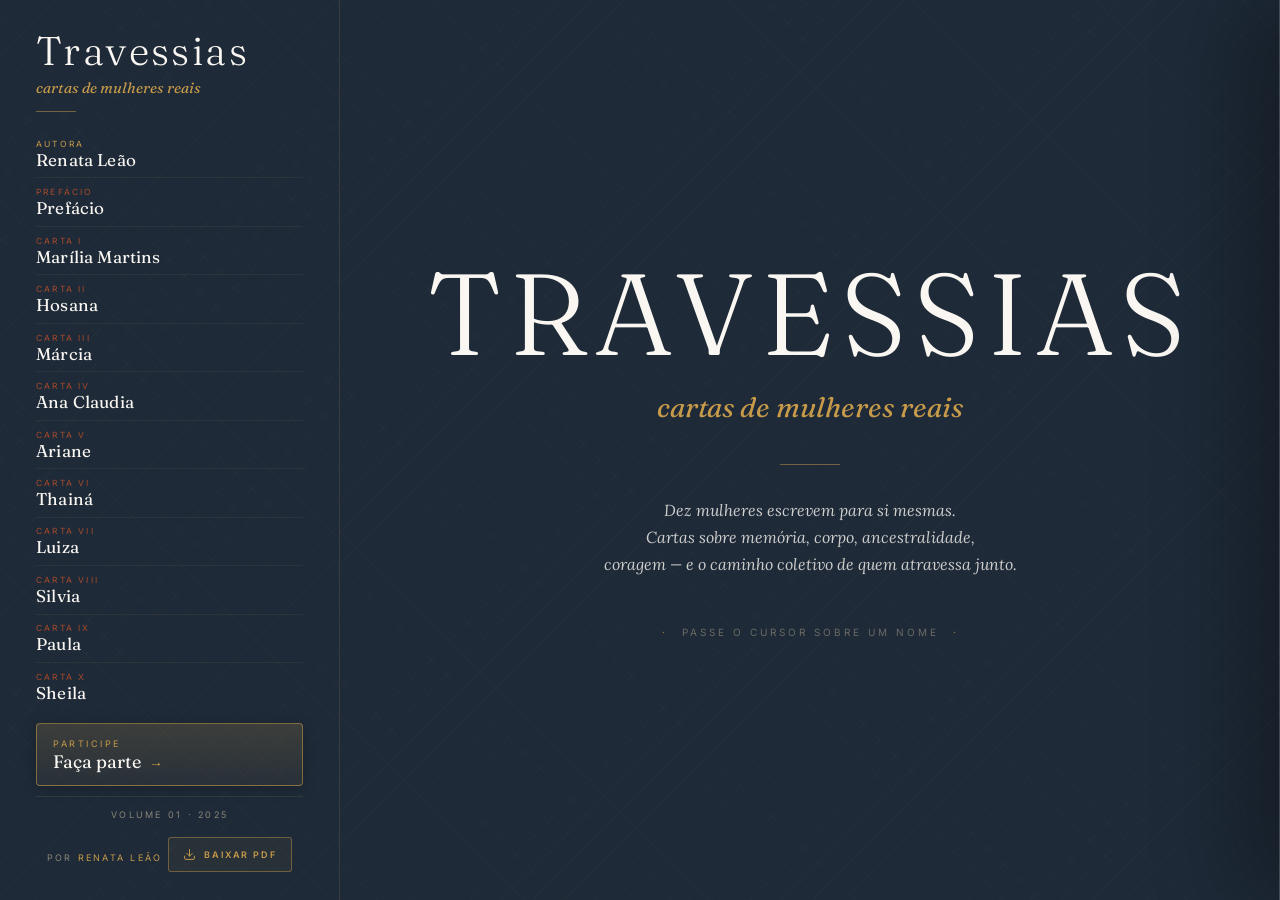
==== commit d94bc33a: "Botão "Baixar PDF" no rodapé (mobile + desktop) - Link <a download> em ambos os rodapés (lista-rodap" ====
--- a/travessias.html
+++ b/travessias.html
@@ -427,6 +427,52 @@
   border-bottom-color: var(--terra);
 }
 
+
+/* ==========================================================================
+   BLOCO 09 — Botão "Baixar PDF" no rodapé (mobile + desktop)
+   --------------------------------------------------------------------------
+   Botão discreto com ícone de download em SVG inline. Aparece nos rodapés
+   das duas telas. Border mel sutil, fica destaque ao passar o cursor.
+   ========================================================================== */
+
+.baixar-pdf {
+  display: inline-flex;
+  align-items: center;
+  gap: 8px;
+  margin-top: 14px;
+  padding: 9px 14px;
+  border: 1px solid rgba(200, 155, 74, 0.45);
+  border-radius: 3px;
+  background: rgba(200, 155, 74, 0.06);
+  color: var(--mel);
+  font-family: var(--fonte-meta);
+  font-size: 9px;
+  letter-spacing: 0.22em;
+  text-transform: uppercase;
+  font-weight: 600;
+  text-decoration: none;
+  transition: background 0.25s, border-color 0.25s, transform 0.15s;
+}
+
+.baixar-pdf:hover {
+  background: rgba(200, 155, 74, 0.18);
+  border-color: var(--mel);
+}
+.baixar-pdf:active { transform: scale(0.98); }
+
+.baixar-pdf svg {
+  width: 13px;
+  height: 13px;
+  stroke: var(--mel);
+  stroke-width: 1.8;
+  stroke-linecap: round;
+  stroke-linejoin: round;
+  fill: none;
+  flex-shrink: 0;
+}
+
+.baixar-pdf:hover svg { stroke: var(--mel); }
+
 /* ==========================================================================
    TRAVESSIAS — versão MOBILE (< 960px)
    ========================================================================== */
@@ -743,16 +789,7 @@
   /* Página de abertura */
   .pagina-abertura { display: flex; flex-direction: column; padding: 0; }
 
-  /* Variante prefácio: oculta foto facial (texto provisório) */
-  .pagina-abertura.carta-prefacio .abertura-foto { display: none; }
-  .pagina-abertura.carta-prefacio {
-    background:
-      radial-gradient(ellipse at 30% 20%, rgba(168,74,42,0.3) 0%, transparent 60%),
-      linear-gradient(180deg, var(--tinta) 0%, var(--tinta-suave) 100%);
-  }
-  .pagina-abertura.carta-prefacio .abertura-info {
-    color: var(--creme);
-  }
+  /* Variante prefácio: usa foto real da Nicole (sem tratamento especial) */
 
   .abertura-foto {
     width: 100%;
@@ -1392,26 +1429,7 @@
     pointer-events: none;
   }
 
-  /* Variante prefácio: oculta foto facial e mostra textura editorial */
-  .painel.painel-prefacio .painel-foto img { display: none; }
-  .painel.painel-prefacio .painel-foto {
-    background:
-      radial-gradient(ellipse at 30% 20%, rgba(168,74,42,0.4) 0%, transparent 60%),
-      linear-gradient(180deg, var(--tinta) 0%, var(--tinta-suave) 100%);
-  }
-  .painel.painel-prefacio .painel-foto::before {
-    content: "T";
-    position: absolute;
-    right: -40px;
-    bottom: -60px;
-    font-family: var(--fonte-titulo);
-    font-weight: 300;
-    font-size: 460px;
-    line-height: 1;
-    color: var(--terra);
-    opacity: 0.18;
-    pointer-events: none;
-  }
+  /* Variante prefácio: usa foto real da Nicole (sem tratamento especial) */
   .painel-info {
     position: absolute;
     left: 40px;
@@ -1718,6 +1736,15 @@
   <footer class="lista-rodape">
     Volume 01 · 2025<br>
     Por <span>Renata Leão</span>
+    <a class="baixar-pdf" href="travessias.pdf" download="travessias.pdf"
+       aria-label="Baixar o livro completo em PDF">
+      <svg viewBox="0 0 24 24" aria-hidden="true">
+        <path d="M21 15v4a2 2 0 0 1-2 2H5a2 2 0 0 1-2-2v-4"/>
+        <polyline points="7 10 12 15 17 10"/>
+        <line x1="12" y1="15" x2="12" y2="3"/>
+      </svg>
+      <span>Baixar PDF</span>
+    </a>
   </footer>
 </div>
 
@@ -1774,6 +1801,15 @@
     <div class="lateral-rodape">
       Volume 01 · 2025<br>
       Por <span>Renata Leão</span>
+      <a class="baixar-pdf" href="travessias.pdf" download="travessias.pdf"
+         aria-label="Baixar o livro completo em PDF">
+        <svg viewBox="0 0 24 24" aria-hidden="true">
+          <path d="M21 15v4a2 2 0 0 1-2 2H5a2 2 0 0 1-2-2v-4"/>
+          <polyline points="7 10 12 15 17 10"/>
+          <line x1="12" y1="15" x2="12" y2="3"/>
+        </svg>
+        <span>Baixar PDF</span>
+      </a>
     </div>
   </aside>
 
@@ -1991,14 +2027,13 @@
        <p>Com formação em jornalismo, sou fotógrafa, comunicadora e uma mulher profundamente atravessada pelas histórias que encontro pelo caminho, especialmente a de tantas mulheres com as quais eu tive o privilégio de trocar.</p>
        <p>Há mais de 20 anos trabalho com comunicação, escuta e relações humanas. Ao longo da minha trajetória, compreendi que algumas histórias não querem apenas ser contadas — elas precisam ser acolhidas.</p>
        <p>Na fotografia feminina, encontrei uma forma de transformar imagem em reencontro. Meu trabalho nasceu do desejo de questionar padrões estéticos, ampliar o sentimento de pertencimento e lembrar mulheres de que seus corpos carregam memória, potência e dignidade, mesmo quando o mundo insiste em dizer o contrário.</p>
-       <p>A primeira mulher retratada pelas minhas lentes, sob meu olhar e a minha perspectiva, foi minha mãe em 2021, Sheila, aos 65 anos.</p>`,
-
-      `<p class="sem-indent">As cartas deste e-book nasceram da escuta. Escuta de mulheres reais, com suas dores, afetos, ancestralidades, silêncios, perdas e reconstruções, suas conquistas, superações e felicidades.</p>
-       <p>Cada texto foi escrito a partir de entrevistas realizadas durante a 1ª edição do Festival MEL — Mulheres em Lutas, em 2025, onde entendi, mais uma vez, que nenhuma travessia é totalmente solitária.</p>
+       <p>A primeira mulher retratada pelas minhas lentes, sob meu olhar e a minha perspectiva, foi minha mãe em 2021, Sheila, aos 65 anos.</p>
+       <p class="sem-indent">As cartas deste e-book nasceram da escuta. Escuta de mulheres reais, com suas dores, afetos, ancestralidades, silêncios, perdas e reconstruções, suas conquistas, superações e felicidades.</p>`,
+
+      `<p>Cada texto foi escrito a partir de entrevistas realizadas durante a 1ª edição do Festival MEL — Mulheres em Lutas, em 2025, onde entendi, mais uma vez, que nenhuma travessia é totalmente solitária.</p>
        <p>Escutei nove mulheres cujas histórias enriqueceram minha bagagem de afeto, consciência e percepção de existência. Incluí, então, uma décima carta: a história da minha mãe. Nada faria mais sentido do que trazer para este projeto a mulher que faz parte da minha origem, da minha ancestralidade e do meu primeiro passo na utilização da fotografia como ferramenta de cura — para mim e para ela.</p>
-       <blockquote class="citacao">Travessias é sobre isso: mulheres que seguem, que atravessam a própria vida. Mulheres que sustentam outras mulheres. Mulheres que, juntas, criam abrigo enquanto buscam abrigo em outras travessias.</blockquote>`,
-
-      `<p class="sem-indent">Além da fotografia e da comunicação, também estudo gênero, direitos humanos, atenção plena e práticas integrativas — áreas que atravessam minha maneira de olhar o mundo e de me relacionar com as pessoas.</p>
+       <blockquote class="citacao">Travessias é sobre isso: mulheres que seguem, que atravessam a própria vida. Mulheres que sustentam outras mulheres. Mulheres que, juntas, criam abrigo enquanto buscam abrigo em outras travessias.</blockquote>
+       <p class="sem-indent">Além da fotografia e da comunicação, também estudo gênero, direitos humanos, atenção plena e práticas integrativas — áreas que atravessam minha maneira de olhar o mundo e de me relacionar com as pessoas.</p>
        <p class="sem-indent"><em>Escrevo porque acredito na delicadeza como ferramenta de resistência.</em></p>
        <p class="sem-indent"><em>Fotografo porque acredito que existir também está no direito de ser vista.</em></p>`
     ]
@@ -2016,15 +2051,15 @@
     saudacao: "Antes de começar",
     idade: "",
     cidade: "",
-    foto: "fotos/renata_leao.jpg",
+    foto: "fotos/nicole_pelosi.jpg",
     epigrafe: "Quando uma mulher se reconecta com sua essência, ela transborda e inspira outras a fazerem o mesmo.",
     assinatura: "Nicole Pelosi",
     paginas: [
       `<p class="sem-indent">Ver a trajetória da Renata de perto, desde a infância, é testemunhar uma busca constante por sentido, sensibilidade e verdade. Sempre existiu nela um olhar atento para o outro e, ao mesmo tempo, uma profunda curiosidade em compreender a si mesma e as camadas mais sutis da alma feminina.</p>
-       <p>Ao longo dos anos, essa busca interior se transformou em propósito. Com sua escuta generosa e seu olhar sensível, Renata passou a criar espaços onde outras mulheres também podem se enxergar com mais clareza, acolher suas histórias e reconhecer a força que existe dentro de si.</p>`,
-
-      `<p class="sem-indent">Neste e-book, Renata une duas de suas maiores potências: a fotografia e a palavra. A partir de conversas íntimas com cada mulher retratada, ela escreve textos como se fossem cartas para suas crianças interiores — um gesto de acolhimento, cura e reconexão.</p>
-       <p>Cada imagem e cada texto revelam histórias de dor, superação, amor e renascimento. Histórias que nos lembram que, mesmo depois das experiências mais difíceis, é possível florescer e transbordar.</p>
+       <p>Ao longo dos anos, essa busca interior se transformou em propósito. Com sua escuta generosa e seu olhar sensível, Renata passou a criar espaços onde outras mulheres também podem se enxergar com mais clareza, acolher suas histórias e reconhecer a força que existe dentro de si.</p>
+       <p class="sem-indent">Neste e-book, Renata une duas de suas maiores potências: a fotografia e a palavra. A partir de conversas íntimas com cada mulher retratada, ela escreve textos como se fossem cartas para suas crianças interiores — um gesto de acolhimento, cura e reconexão.</p>`,
+
+      `<p class="sem-indent">Cada imagem e cada texto revelam histórias de dor, superação, amor e renascimento. Histórias que nos lembram que, mesmo depois das experiências mais difíceis, é possível florescer e transbordar.</p>
        <p>Este trabalho é um convite para olhar para dentro com mais gentileza e para reconhecer a beleza e a potência que existem em cada mulher.</p>
        <blockquote class="citacao">Porque, quando uma mulher se reconecta com sua essência, ela não apenas se transforma — ela transborda e inspira outras a fazerem o mesmo.</blockquote>`
     ]
@@ -2046,23 +2081,29 @@
     paginas: [
       `<p class="sem-indent">Nossa, respira fundo. Tem muita coisa pra contar, Ma ou Marília… Faz tanto tempo… São 37 anos de história de páginas escritas por você, na evolução das letrinhas que hoje transmitem a segurança que sempre tivemos nos passos.</p>
        <p>Passos legítimos de pai e mãe, sapateiros, costurando o nosso caminho, caminho que nos trouxe até aqui, hoje. Somos a união de todas as emoções, conquistas e, preciso admitir, privilégios que acumulamos ao longo de todos esses anos.</p>
-       <p>A vontade de ser livre na nossa essência nos transformou em uma mulher que trabalha com o compromisso de garantir essa liberdade para todas as mulheres que pudermos alcançar.</p>`,
-
-      `<p>Somos circulares, assim como a dança que permeia nossa existência. Fazemos parte de uma transformação genuína e orgânica com raízes que fortalecem a nossa luta, até hoje. Determinação que vem da nossa ancestralidade. A vovó criou sete filhos, viúva, você lembra, né? A menina sapateira de 08 anos se formou professora. O papai, advogado.</p>
-       <p class="sem-indent">Entre letras, eventos e sala de aula, hoje estamos na política. Somos vereadora em Franca pelo PSOL, partido que ajudamos a fundar na cidade, em 2007, 2008. Aposto que você já sabia, afinal crescemos no movimento sindical e no MST.</p>
-       <p>Mas, antes disso, dançamos em lugares diferentes e voamos pra longe. Sabe o tal do privilégio? Então… nos formamos em Planejamento de Eventos Conscientes nos Estados Unidos. Temos uma bagagem rica de planejamento e políticas públicas para servir, agora, tantas mulheres que precisam de rede de apoio.</p>`,
-
-      `<p>Esses momentos me fazem lembrar das 17 vezes que o papai foi cassado e processado pela ditadura militar, na tentativa de promover justiça social. Seguimos os mesmos passos: Educação e política. Dalvinha e Georginho.</p>
-       <p>Também somos professoras. Até criamos uma cartilha: <em>"Vira a Página, Mulher"</em>. Viramos, cada página lida.</p>
-       <p class="sem-indent">Nossa vida política se fortaleceu quando voltamos dos EUA, cansadas da cultura essencialmente capitalista. Com um cachorrinho embaixo dos braços, alugamos uma casa que se transformou em um coletivo de mulheres.</p>
-       <p>Nossa casa ganhou até nome: Confraria Cult. Tantas coisas boas acontecem por lá… meditação, roda de conversas, danças circulares, eventos de humanização e políticas públicas para mulheres e até feiras de mulheres artesãs para promover independência e autonomia financeira. Nossas mulheres artesãs, hoje, até exportam seus materiais. É um projeto lindo, que nasceu antes mesmo de estarmos vereadora.</p>`,
-
-      `<p>Aliás, sempre me recolho, faço meditação e às vezes encontro com você, ainda quando éramos uma menina. Ah, gostamos de menina, e namoro uma mulher incrível que é o nosso grande apoio. Consegue imaginar assumirmos isso aqui em Franca? Pois é, tudo isso faz parte da nossa luta, Marília.</p>
+       <p>A vontade de ser livre na nossa essência nos transformou em uma mulher que trabalha com o compromisso de garantir essa liberdade para todas as mulheres que pudermos alcançar.</p>
+       <p>Somos circulares, assim como a dança que permeia nossa existência. Fazemos parte de uma transformação genuína e orgânica com raízes que fortalecem a nossa luta, até hoje. Determinação que vem da nossa ancestralidade. A vovó criou sete filhos, viúva, você lembra, né? Lembra, também, quando a mamãe saía para estudar? A menina sapateira de 08 anos se formou professora. O papai, advogado. Eles costuraram o próprio caminho, também.</p>`,
+
+      `<p>Você não imagina quanta coisa aconteceu! Você ficaria assustada, empolgada e orgulhosa, ao mesmo tempo. Obrigada por tudo o que conquistamos. Se não fosse sua dedicação, unida à rede de apoio que sempre tivemos, talvez eu não estivesse aqui.</p>
+       <p class="sem-indent">Entre letras, eventos e sala de aula, hoje estamos na política. Somos vereadora em Franca pelo PSOL, partido que ajudamos a fundar na cidade, em 2007, 2008, não me recordo ao certo, agora. Aposto que você já sabia, afinal crescemos no movimento sindical e no MST.</p>
+       <p>Mas, antes disso, dançamos em lugares diferentes e voamos pra longe. Sabe o tal do privilégio? Então… nos formamos em Planejamento de Eventos Conscientes nos Estados Unidos. Você imaginava? Inspirada pela descoberta artística e cultural, iluminadas pelas luzes que levávamos a tantos eventos, movimentando a economia de quem já estava com a conta cheia. Foi ótimo! Enriquecemos, também. Temos uma bagagem rica de planejamento e políticas públicas para servir, agora, tantas mulheres que precisam de rede de apoio.</p>`,
+
+      `<p>Esses momentos me fazem lembrar das 17 vezes que o papai foi processado e o mandato do sindicato dos sapateiros cassado pela ditadura militar, na tentativa de promover justiça social. Seguimos os mesmos passos, vestindo um pé de cada sapato: Educação e política. Assumpção e Jorginho.</p>
+       <p>Mas sabe… Foi desafiador. Venceram a gente há cinco anos… Lá em 2020. Tudo bem, só fortaleceu nosso objetivo para estarmos aqui, hoje, com toda a bagagem que você foi colocando na mala e eu levei pra sala de aula… Também somos professoras. Até criamos uma cartilha: <em>"Vira a Página, Mulher"</em>. Viramos, cada página lida.</p>
+       <p class="sem-indent">Nossa vida política se fortaleceu quando voltamos dos EUA, cansadas da cultura essencialmente capitalista. Com um cachorrinho embaixo dos braços, alugamos uma casa que se transformou em um coletivo de mulheres que contribuiu muito, junto com tantos estudantes e moradores locais, para a reestruturação de Mariana, uma cidade pequenininha de Minas Gerais, pertinho de Franca.</p>`,
+
+      `<p>A população de lá sofreu com uma tragédia causada pela irresponsabilidade de quem está acima de políticas de trabalho insustentáveis e desumanas. Muitas pessoas morreram e outras tantas perderam tudo o que tinham. A criança sensível que fomos caminha comigo. Mobilizamos pessoas e fizemos o que foi possível, contribuímos.</p>
+       <p>Ah, voltando para a nossa casa, ela ganhou até nome: Confraria Cult. Tantas coisas boas acontecem por lá… meditação, roda de conversas, danças circulares — para nos manter em movimento — eventos de humanização e políticas públicas para mulheres e até feiras de mulheres artesãs para promover independência e autonomia financeira. Busquei parceira e inspirações para viabilizar tudo isso, só nós não daríamos conta. Nossas mulheres artesãs, hoje, até exportam seus materiais, acredita? É um projeto lindo, que nasceu antes mesmo de estarmos vereadora. Esse cargo é recente, fomos eleitas no final do ano passado — estamos em 2025, olha só! Tudo aconteceu organicamente, embora já enraizado.</p>`,
+
+      `<p>Projetos sensíveis como esse me fazem lembrar do Sr. Carlos de Assunção. Ele está com 98 anos… o tempo voa, como nós, que não tínhamos nem 10 anos quando líamos poesia com ele pela cidade. Foi uma grande inspiração!</p>
+       <p>Aliás, sempre me recolho, faço meditação e às vezes encontro com você, ainda quando éramos uma menina. Ah, gostamos de menina, e namoro uma mulher incrível que é o nosso grande apoio. Consegue imaginar assumirmos isso aqui em Franca? Pois é, tudo isso faz parte da nossa luta, Marília.</p>
        <blockquote class="citacao">Atrás de uma grande mulher tem sempre outra grande mulher!</blockquote>
-       <p>Cada plantinha que eu cultivo também estou regando os nossos sonhos e humanizando uma luta que às vezes é dolorida e densa. Precisamos equilibrar o nosso ser, que é holístico.</p>
-       <p>Nossa vida política tem seus riscos e passamos alguns apuros que pegaram fogo, literalmente. Mas, temos vizinhos bacanas e uma rede de apoio imensa que ajudaram a apagar. As autoridades tentam nos desencorajar e, mesmo recuando em alguns momentos, seguimos em frente, menina.</p>`,
-
-      `<p>Nossa luta significa encontrar pessoas dispostas a conversar para a solução de problemas, não só pelo desabafo. Teremos alguns anos pela frente com a nossa voz em volume máximo, <em>"depois, eu ajusto as velas e reavalio"</em>.</p>
+       <p class="sem-indent">Cada plantinha que eu cultivo também estou regando os nossos sonhos e humanizando uma luta que às vezes é dolorida e densa. Precisamos equilibrar o nosso ser, que é holístico.</p>
+       <p>Nosso irmão seguiu pelo caminho religioso. Muito embora por caminhos diferentes, ainda somos muito parecidos. Sabemos respeitar nossas diversidades. Isso é legal!</p>`,
+
+      `<p>Nossa vida política tem seus riscos e passamos alguns apuros que pegaram fogo, literalmente. Mas, temos vizinhos bacanas e uma rede de apoio imensa que ajudaram a apagar. As autoridades tentam nos desencorajar e, mesmo recuando em alguns momentos, seguimos em frente, menina.</p>
+       <p>Esses ataques políticos nos dão visibilidade e nos colocam em um diálogo democrático até com quem não concorda tanto assim com as nossas ideias. Gosto demais desse movimento e, tenho certeza, que você também.</p>
+       <p>Nossa luta significa encontrar pessoas dispostas a conversar para a solução de problemas, não só pelo desabafo. Teremos alguns anos pela frente com a nossa voz em volume máximo, <em>"depois, eu ajusto as velas e reavalio"</em>.</p>
        <p>Obrigada por tudo o que você fez até aqui. Agora, deixa comigo. Vou fazer um bom trabalho!</p>
        <p>Sinta meu abraço, apertado, e um beijo na bochecha.</p>`
     ]
@@ -2086,29 +2127,27 @@
        <p>Embora tantos desafios, nossa vida é uma música harmônica, cheia de rimas, ritmo e vibração.</p>
        <p>Quando decidimos, aos 11 anos trocar a Igreja pela quadra da escola de samba, ainda não imaginávamos o que vinha pela frente. Respira fundo, vou te contar.</p>
        <p>Você não imagina a potência de mulher e ser humano no qual nos transformamos, Hosana. A maternidade nos forjou, ainda quando éramos apenas uma criança de 14 anos. Jaque, é o nome da nossa primeira filha, hoje com 31 anos.</p>
-       <p>Somos fruto do que você foi construindo ao longo da vida, com as decisões e personalidade fortes que trilharam o caminho até aqui. Obrigada pela sua coragem.</p>`,
-
-      `<p class="sem-indent">Quando nossos pais chegaram em Mauá em 64, atravessando o mapa em meio a uma ditadura, começaram a marcar uma caminhada que quebraria padrões e ciclos de estereótipos impostos involuntariamente. A Bahia e o Pernambuco fazendo parte da construção da metrópole que serve de palco para desconstruir.</p>
-       <p>Lembra, ainda pequena, nossa mãe se dividindo entre sete filhos? Penso com carinho da espera do momento em que o papai chegava do trabalho e ia preparar o que eu — você — queria comer. Embrutecido pelo sofrimento do sertão do nordeste, ele guardava espaço para cuidar. Foi a base dessa cultura de cuidado que permeia nossa trajetória.</p>`,
-
-      `<p>Somos mãe. Quatro pessoas humanas às quais dedicamos toda energia, servindo de espelho para que criassem reflexos diferentes dos que recebemos. Negros, periféricos criando a própria realidade, repudiando imposições sociais de manutenção da pobreza e da ignorância.</p>
+       <p>Somos fruto do que você foi construindo ao longo da vida, com as decisões e personalidade fortes que trilharam o caminho até aqui. Obrigada pela sua coragem.</p>
+       <p class="sem-indent">Quando nossos pais chegaram em Mauá em 64, atravessando o mapa em meio a uma ditadura, começaram a marcar uma caminhada que quebraria padrões e ciclos de estereótipos impostos involuntariamente. A Bahia e o Pernambuco fazendo parte da construção da metrópole que serve de palco para desconstruir.</p>`,
+
+      `<p>Lembra, ainda pequena, nossa mãe se dividindo entre sete filhos? Penso com carinho da espera do momento em que o papai chegava do trabalho e ia preparar o que eu — você — queria comer. Embrutecido pelo sofrimento do sertão do nordeste, ele guardava espaço para cuidar. Foi a base dessa cultura de cuidado que permeia nossa trajetória.</p>
+       <p>Somos mãe. Quatro pessoas humanas às quais dedicamos toda energia, servindo de espelho para que criassem reflexos diferentes dos que recebemos. Negros, periféricos criando a própria realidade, repudiando imposições sociais de manutenção da pobreza e da ignorância.</p>
        <p>Sabe do melhor? O Pedro. Nós escolhemos o Pedro, junto com nossos filhos, e também fomos escolhidas por ele. Temos uma família linda, potente, que já deu continuidade à linhagem, com um netinho de um ano e meio.</p>
        <p class="sem-indent">Com a Jaque, quebramos o ciclo de gravidez na adolescência. Criamos e educamos uma mulher que trilha o próprio caminho. Negra, periférica, sem filhos e na universidade, com 31 anos. Vem tranquila, você fez um bom trabalho.</p>`,
 
       `<p>Existe algo em nós muito genuíno. Embora a cultura evangélica permeasse nossa infância e educação, a compaixão não foi suficiente para que nos acolhesse enquanto esperávamos a Jaque nascer. Fomos culpabilizadas e responsabilizadas por não termos o esclarecimento que deveríamos ter recebido. A culpa não foi sua, não é nossa.</p>
        <p>Se prepara, Hosana, vai ser dolorido. Mas vai valer a pena. A maternidade vai te forjar e vai te impulsionar, junto com a Cultura e a Arte que estão na sua alma. Tudo isso vai te dar pulsão de vida.</p>
-       <p>O samba, o estudo e o rap fizeram parte da construção da nossa personalidade. Trabalhamos a nossa autoestima e nunca tivemos vergonha da ancestralidade, da cultura africana e da nossa negritude. A música é uma ferramenta de conexão com o divino que há dentro de nós.</p>`,
-
-      `<p class="sem-indent">Só voltamos a estudar com 34 anos, mais ou menos. Viu, nunca é tarde. EJA — Educação de Jovens e Adultos. Foi lá que terminamos os estudos. Nós gostamos de estudar!!!</p>
-       <p>Fomos corajosas, mesmo sem o apoio da família. Nos formamos em Ciências Sociais. Levar para o trabalho o que sempre nos moveu na vida. Cuidar.</p>
+       <p>O samba, o estudo e o rap fizeram parte da construção da nossa personalidade. Trabalhamos a nossa autoestima e nunca tivemos vergonha da ancestralidade, da cultura africana e da nossa negritude. A música é uma ferramenta de conexão com o divino que há dentro de nós.</p>
+       <p class="sem-indent">Só voltamos a estudar com 34 anos, mais ou menos. Viu, nunca é tarde. EJA — Educação de Jovens e Adultos. Foi lá que terminamos os estudos. Nós gostamos de estudar!!!</p>`,
+
+      `<p>Fomos corajosas, mesmo sem o apoio da família. Nos formamos em Ciências Sociais. Levar para o trabalho o que sempre nos moveu na vida. Cuidar.</p>
        <p>A primeira coisa mais importante que fizemos, e você me deu coragem pra isso, foi o divórcio. A segunda, foi Deitar pro Santo. O candomblé orienta nossa vida. A africanidade nos dá poder!</p>
-       <p>Quando entramos na faculdade ao mesmo tempo que entramos para o movimento negro de esquerda, tiramos o peso da ignorância e pegamos o peso da responsabilidade de entender e escolher o que fazer com o conhecimento. A resposta foi o engajamento político, não paramos mais de militar.</p>`,
-
-      `<p>Entrei para o PSOL. A política é necessária, mas também é difícil, tentam nos silenciar a todo momento. Embora não tenha sido eleita, fomos a mais bem votada.</p>
-       <p class="sem-indent">Fui aprender a cuidar de mim quando me vi morando sozinha… e isso foi só há três anos, quando nossa filha resolveu cuidar dela mesma e saiu de casa. Eu pensei: Por que agora? Vou ter que cuidar de mim! Tem sido maravilhoso, puro autoconhecimento.</p>
-       <p>Toda nossa base artística, do samba, do black, do rap, a arte negra e africanidade, exalaram pela nossa pele. Planto dessa semente com as crianças do CRAS, como monitora, trabalhando a arte e a música. Sigo fazendo a nossa parte, aprendi a cuidar dos outros sem deixar de cuidar de nós.</p>`,
-
-      `<blockquote class="citacao">Nós quase desistimos, sabia? Houve um tempo sem esperança e quase interrompi nossa trajetória. Mas siga firma porque desisti de desistir.</blockquote>
+       <p>Quando entramos na faculdade ao mesmo tempo que entramos para o movimento negro de esquerda, tiramos o peso da ignorância e pegamos o peso da responsabilidade de entender e escolher o que fazer com o conhecimento. A resposta foi o engajamento político, não paramos mais de militar.</p>
+       <p>Entrei para o PSOL. A política é necessária, mas também é difícil, tentam nos silenciar a todo momento. Embora não tenha sido eleita, fomos a mais bem votada.</p>
+       <p class="sem-indent">Fui aprender a cuidar de mim quando me vi morando sozinha… e isso foi só há três anos, quando nossa filha resolveu cuidar dela mesma e saiu de casa. Eu pensei: Por que agora? Vou ter que cuidar de mim! Tem sido maravilhoso, puro autoconhecimento.</p>`,
+
+      `<p>Toda nossa base artística, do samba, do black, do rap, a arte negra e africanidade, exalaram pela nossa pele. Planto dessa semente com as crianças do CRAS, como monitora, trabalhando a arte e a música. Sigo fazendo a nossa parte, aprendi a cuidar dos outros sem deixar de cuidar de nós.</p>
+       <blockquote class="citacao">Nós quase desistimos, sabia? Houve um tempo sem esperança e quase interrompi nossa trajetória. Mas siga firma porque desisti de desistir.</blockquote>
        <p>Agora, viver me movimenta como num palco com a nossa música preferida. A nossa música é pra todas e nosso palco é grande, cabe todo mundo.</p>
        <blockquote class="citacao">Somos diversas, mas não estamos dispersas. Vamos conseguir!<span class="citacao-atribuicao">— Marielle Franco</span></blockquote>
        <p>Obrigada pela base que nos sustenta, Hosana! Pode vir, estamos bem e seguimos sambando!</p>`
@@ -2132,42 +2171,39 @@
       `<p class="sem-indent">Marcia… Marcinha, olha onde nós estamos!</p>
        <p>Não só onde estamos hoje, mas, onde estamos na vida… As tramas que embalariam nosso fim, deram início ao recomeço. Foi ali que realmente nascemos.</p>
        <p>A memória dessa nossa história está na energia que depositamos na vontade de viver, porque os fatos foram narrados pelas vozes de quem nos embalou.</p>
-       <p>Quanta bagagem trazemos nessa mala, embora a mortalha tenha ficado pra trás, impregnou com seu significado as linhas de outras vestes que tenho deixado pelo caminho, aos poucos. Faço isso por mim e por você. Você foi uma sobrevivente para que eu pudesse ser uma vivente. Teve gente que não acreditou que aquelas perninhas dariam os primeiros passos, muito menos que estaríamos aqui, hoje com 54 anos neste festival que leva o nome doce de MEL e que tem a força do vôo, de tantas que voam como nós — Mulheres em Lutas.</p>`,
-
-      `<p class="sem-indent">Você, Marcinha, caminhou bastante. Se soubesse de todo o percurso ainda pequena talvez tivesse se assustado. Mas, adianto que deu tudo certo. De uma gestação indesejada no Itaim Paulista para Pindamonhangaba. Da mortalha pra vida.</p>
-       <p>Posso te dizer uma coisa? Você nunca atrapalhou o relacionamento dela… da Ana. Ela é que se atrapalhou pela vida e no meio de todo aquele caos, nos deu a vida de presente, pra tanta gente.</p>
-       <p>Laços sanguíneos, de um vermelho frágil e com nós frouxos. Irmãos que perambulam pela vida enquanto construímos nossos próprios laços, firmes, que sustentam nossa base. Dorinha… Uma artesã pronta pra ser mãe de tantos corpos que estavam à espera da mortalha e ela… costurou a vida.</p>`,
-
-      `<div class="dialogo">— Oh Zé, a Ana tá dando uma criança, posso pegar? 1 ano e 8 meses.<br>— Tá! Se eu gostar ela fica, se não você leva ela embora.</div>
+       <p>Quanta bagagem trazemos nessa mala, embora a mortalha tenha ficado pra trás, impregnou com seu significado as linhas de outras vestes que tenho deixado pelo caminho, aos poucos. Faço isso por mim e por você. Você foi uma sobrevivente para que eu pudesse ser uma vivente. Teve gente que não acreditou que aquelas perninhas dariam os primeiros passos, muito menos que estaríamos aqui, hoje com 54 anos neste festival que leva o nome doce de MEL e que tem a força do vôo, de tantas que voam como nós — Mulheres em Lutas.</p>
+       <p class="sem-indent">Você, Marcinha, caminhou bastante. Se soubesse de todo o percurso ainda pequena talvez tivesse se assustado. Mas, adianto que deu tudo certo. De uma gestação indesejada no Itaim Paulista para Pindamonhangaba. Da mortalha pra vida.</p>`,
+
+      `<p>Posso te dizer uma coisa? Você nunca atrapalhou o relacionamento dela… da Ana. Ela é que se atrapalhou pela vida e no meio de todo aquele caos, nos deu a vida de presente, pra tanta gente.</p>
+       <p>Laços sanguíneos, de um vermelho frágil e com nós frouxos. Irmãos que perambulam pela vida enquanto construímos nossos próprios laços, firmes, que sustentam nossa base. Dorinha… Uma artesã pronta pra ser mãe de tantos corpos que estavam à espera da mortalha e ela… costurou a vida.</p>
+       <div class="dialogo">— Oh Zé, a Ana tá dando uma criança, posso pegar? 1 ano e 8 meses.<br>— Tá! Se eu gostar ela fica, se não você leva ela embora.</div>
        <p class="sem-indent">O primeiro som que a Dorinha ouviu da nossa boca foi um choro sentido, engasgado pela água que escorria, dos pés à cabeça, banhando como um fruto pendurado no pé num dia de chuva. Mesmo que a raiz nos mandasse calar, na agressividade de quem personifica o próprio rancor, insistimos pela vida.</p>`,
 
       `<p>Superamos as feridas, do corpo e da alma, e, no lugar delas, plantamos amor. O mesmo amor que recebemos e que, talvez, demoramos a perceber de onde vinha. Vinha de todos os lados, da Dorinha e das vizinhas, entre chás, abraços e sorrisos. Até o Zé, que falou pra devolver porque a gente não ia sobreviver, viveu pra ver.</p>
        <p>Uma mulher rondava, querendo se aproximar, nos abraçava vez ou outra. Era estranho, nós tínhamos uns seis anos. A Dorinha fez tudo com muito amor e respeito, em doses homeopáticas. Esse abraço vinha da Ana.</p>
-       <p>Não, ela nunca foi nossa mãe, Marcia. Mãe é maternar, símbolo de vida. Dorinha, ela sim é nossa mãe.</p>`,
-
-      `<p class="sem-indent">Precisamos falar de um período doloroso, mais um na verdade. Você só vai ter coragem de contar pra mamãe sobre o abuso que sofremos por tanto tempo já bem mais velha. Ficou muito tempo por dizer e eu fiz isso por nós, não tem tanto tempo.</p>
-       <p>Infelizmente você vai se calar, e se culpar, como tantas de nós fazemos. Ainda hoje eu repito pra mim mesma, pra que a gente se livre desse sentimento de culpa. Culpa que só pertence a esse senhor que compartilhou o teto com a nossa família como um favor que foi pago com a nossa pele, com o nosso corpo. Branco que se aproveitou da inocência de uma criança que tem essa memória desde, pelo menos, os cinco anos. Quantas de nós existem por aí, com essa mesma dor.</p>`,
-
-      `<p>Os ciclos e os ritos de passagem acontecem de acordo com cada história. A nossa foi de muitos desafios. Com frutos que embalamos com muito amor para sair da premissa de que só doamos o que recebemos. A rejeição que recebemos da Ana não determinou nossa relação com os filhos que tivemos. Foram três.</p>
-       <p class="sem-indent">A arte nasceu junto com a gente, Marcia. Renascemos pelas mãos de uma artista, uma artesã humana, competente e corajosa. Precisou de muita coragem pra fazer da mortalha um abrigo.</p>
-       <blockquote class="citacao">Tinha um bichinho que me corroía por dentro e eu não sabia o que era.</blockquote>
-       <p>Já era a artista abrindo espaço pra nascer e florescer, para trazer cor em um terreno que estava cheio de erva daninha.</p>`,
-
-      `<p>Há 25 anos, fomos cheias de alegria para Pindamonhangaba, com o coração cheio de esperança e a proposta de construirmos uma vida melhor. Mas os blocos dessa construção eram de mentira, fomos enganadas e tiraram de nós o pouco dinheiro que havia. A vontade de viver… essa nunca conseguiram tirar. Somos sobreviventes!</p>
+       <p>Não, ela nunca foi nossa mãe, Marcia. Mãe é maternar, símbolo de vida. Dorinha, ela sim é nossa mãe.</p>
+       <p class="sem-indent">Precisamos falar de um período doloroso, mais um na verdade. Você só vai ter coragem de contar pra mamãe sobre o abuso que sofremos por tanto tempo já bem mais velha. Ficou muito tempo por dizer e eu fiz isso por nós, não tem tanto tempo.</p>`,
+
+      `<p>Infelizmente você vai se calar, e se culpar, como tantas de nós fazemos. Ainda hoje eu repito pra mim mesma, pra que a gente se livre desse sentimento de culpa. Culpa que só pertence a esse senhor que compartilhou o teto com a nossa família como um favor que foi pago com a nossa pele, com o nosso corpo. Branco que se aproveitou da inocência de uma criança que tem essa memória desde, pelo menos, os cinco anos. Quantas de nós existem por aí, com essa mesma dor.</p>
+       <p>Os ciclos e os ritos de passagem acontecem de acordo com cada história. A nossa foi de muitos desafios. Com frutos que embalamos com muito amor para sair da premissa de que só doamos o que recebemos. A rejeição que recebemos da Ana não determinou nossa relação com os filhos que tivemos. Foram três.</p>
+       <p class="sem-indent">A arte nasceu junto com a gente, Marcia. Renascemos pelas mãos de uma artista, uma artesã humana, competente e corajosa. Precisou de muita coragem pra fazer da mortalha um abrigo.</p>`,
+
+      `<blockquote class="citacao">Tinha um bichinho que me corroía por dentro e eu não sabia o que era.</blockquote>
+       <p>Já era a artista abrindo espaço pra nascer e florescer, para trazer cor em um terreno que estava cheio de erva daninha.</p>
+       <p>Há 25 anos, fomos cheias de alegria para Pindamonhangaba, com o coração cheio de esperança e a proposta de construirmos uma vida melhor. Mas os blocos dessa construção eram de mentira, fomos enganadas e tiraram de nós o pouco dinheiro que havia. A vontade de viver… essa nunca conseguiram tirar. Somos sobreviventes!</p>
        <p>O pouco dinheiro que nos restou se transformou em um cavalo para nos guiar catando papelão. Vergonha… eu sentia muita vergonha e não sinto vergonha em admitir. Seguimos, com vergonha mesmo.</p>
        <p class="sem-indent">A pior coisa é se enxergar à margem da sociedade. Estar à margem só nos permite dar passagem e assistir a vida passar. Nós nascemos para construir a própria história.</p>`,
 
       `<p>A nossa sorte, se podemos chamar assim, é que a vontade de viver unida à consciência de que podíamos transformar aquela realidade nos fez enxergar poesia e conhecimento em meio ao papelão. Sempre que encontrava um livro no meio do papelão, parava pra ler.</p>
        <p>A arte nos salvou e me salva ainda hoje, a cada dia. Começamos a fazer teatro, com 42 anos. Conheci a história da Carolina Maria de Jesus, uma escritora com uma história muito parecida com a nossa.</p>
        <blockquote class="citacao">Nós não somos o papelão, nunca fomos. Aquele era só um momento.</blockquote>
-       <p class="sem-indent">Em 2024 eu saí candidata a vereadora pelo PSOL e ganhei a minha vida de volta. Revisitei esses lugares todos da minha vida por conta da minha candidatura e isso tem me curado.</p>`,
-
-      `<p>Trazer a experiência do abuso pode servir de referência para outras crianças que vivem essa mesma realidade. Quero contar essa história cada vez mais. A nossa história pode encorajá-las a falar.</p>
-       <p>Eu levo a história da Carolina, pelo monólogo, há muitas outras mulheres, inclusive em presídios femininos. A mensagem é simples… Não deixe que nada mate seus sonhos.</p>
+       <p class="sem-indent">Em 2024 eu saí candidata a vereadora pelo PSOL e ganhei a minha vida de volta. Revisitei esses lugares todos da minha vida por conta da minha candidatura e isso tem me curado.</p>
+       <p>Trazer a experiência do abuso pode servir de referência para outras crianças que vivem essa mesma realidade. Quero contar essa história cada vez mais. A nossa história pode encorajá-las a falar.</p>`,
+
+      `<p>Eu levo a história da Carolina, pelo monólogo, há muitas outras mulheres, inclusive em presídios femininos. A mensagem é simples… Não deixe que nada mate seus sonhos.</p>
        <blockquote class="citacao">Todo dia eu abro a janela do barraco e penso. Quem sabe do outro lado da vida tem algo melhor.<span class="citacao-atribuicao">— Carolina Maria de Jesus</span></blockquote>
-       <p class="sem-indent">Eu me identifiquei, mas nunca tive coragem por causa dos meus filhos. Tinha uma linha de trem atrás do meu barraco e eu pensava em me jogar ali, no momento certo. Fazia isso chorando, até que minha filha enxugava minhas lágrimas e me fazia desistir.</p>`,
-
-      `<p>Entendo o poder que a nossa história tem e entendo que, em meio a tantas histórias diferentes, há tantos sentimentos iguais, que convergem e que lutam para se manter dentro de cada uma de nós. Até que em algum momento nos damos conta e nos livramos de todos eles: da culpa, do sentimento de abandono, do não merecimento, do não pertencimento.</p>
+       <p class="sem-indent">Eu me identifiquei, mas nunca tive coragem por causa dos meus filhos. Tinha uma linha de trem atrás do meu barraco e eu pensava em me jogar ali, no momento certo. Fazia isso chorando, até que minha filha enxugava minhas lágrimas e me fazia desistir.</p>
+       <p>Entendo o poder que a nossa história tem e entendo que, em meio a tantas histórias diferentes, há tantos sentimentos iguais, que convergem e que lutam para se manter dentro de cada uma de nós. Até que em algum momento nos damos conta e nos livramos de todos eles: da culpa, do sentimento de abandono, do não merecimento, do não pertencimento.</p>
        <p>Por isso, eu digo mais uma vez: Pode seguir, venha com a calma. Você construiu uma história linda em meio ao caos e eu estou aqui para dar continuidade porquê ainda há muito para viver!</p>
        <p>Com amor,</p>`
     ]
@@ -2189,22 +2225,20 @@
     paginas: [
       `<p class="sem-indent">Quanto tempo a gente não se fala. São 56 anos caminhando juntas — todas nós — com todas as nossas emoções. Que bom que você está aqui para contar a nossa história, lembrando de cada parte que habita dentro da nossa alma, da nossa mente e do nosso corpo.</p>
        <p>Foi uma caminhada longa e sinuosa até aqui, mas repleta de amor e resiliência. Nós acreditamos — e o medo e a confiança caminharam lado a lado, se complementando e se equilibrando durante a jornada que ainda persiste.</p>
-       <p>Agradeço por juntas, termos usado cada emoção que compõe o nosso Ser de forma sábia, sem nunca perder a essência. Desviamos das leis que se transformaram em instrumentos de terror e vingança, em mãos erradas e narcisistas ao longo do caminho.</p>`,
-
-      `<p>Por um desenho genuíno de família — que foi mal interpretado por um olhar tendencioso e parcial, que fragmentou a convivência do afeto. A convivência física, porque o afeto… esse é onipresente.</p>
-       <p class="sem-indent">O Benjamim, hoje com 25 anos, foi desrespeitado como pessoa humana, usado como instrumento de vingança pelo genitor. Mas nós continuamos acreditando no amor, mesmo em meio à desordem social que nos afastou fisicamente por tantos anos.</p>
-       <p>Não recorremos do processo. Não tivemos condições emocionais de lutar com o corpo presente. Atravessamos o oceano, nadando contra tudo o que queríamos, para então chegar à superfície e voltar a respirar. O Benjamim só tinha 10 anos… mas sabíamos que, um dia, ele entenderia. O tempo era necessário.</p>`,
-
-      `<p>Às vezes, é preciso se ausentar de si mesma para conseguir enxergar com clareza e recuperar o oxigênio.<br>Somos corajosas!</p>
+       <p>Agradeço por juntas, termos usado cada emoção que compõe o nosso Ser de forma sábia, sem nunca perder a essência. Desviamos das leis que se transformaram em instrumentos de terror e vingança, em mãos erradas e narcisistas ao longo do caminho.</p>
+       <p>Por um desenho genuíno de família — que foi mal interpretado por um olhar tendencioso e parcial, que fragmentou a convivência do afeto. A convivência física, porque o afeto… esse é onipresente.</p>
+       <p class="sem-indent">O Benjamim, hoje com 25 anos, foi desrespeitado como pessoa humana, usado como instrumento de vingança pelo genitor. Mas nós continuamos acreditando no amor, mesmo em meio à desordem social que nos afastou fisicamente por tantos anos.</p>`,
+
+      `<p>Não recorremos do processo. Não tivemos condições emocionais de lutar com o corpo presente. Atravessamos o oceano, nadando contra tudo o que queríamos, para então chegar à superfície e voltar a respirar. O Benjamim só tinha 10 anos… mas sabíamos que, um dia, ele entenderia. O tempo era necessário.</p>
+       <p>Às vezes, é preciso se ausentar de si mesma para conseguir enxergar com clareza e recuperar o oxigênio.<br>Somos corajosas!</p>
        <p>Aliás, acredito que essa palavra — <em>coragem</em> — atravessa a nossa história. Quando olho para trás e vejo onde estamos agora… Voltamos. Encontramos o Benjamim.</p>
        <p>Você lembra como foi desafiador tomar essa decisão? A vida estava se ajeitando — porém, sem ele. E a dele estava se desajeitando. Precisava, agora sim, da nossa presença. Corpo presente, cheio de energia e vontade.</p>
        <p class="sem-indent">Fomos parar na vida noturna, lembra? Somos versáteis. A experiência com produção de eventos se uniu àquela carreira mirim que ainda engatinhava rumo a um objetivo legítimo: trabalhar com o que se ama. Ele estava se formando… DJ com 13 anos.</p>`,
 
       `<p>Essa LAP — Lei de Alienação Parental — nunca foi capaz de nos Alienar, nunca foi capaz de separar a gente, de verdade. Nunca lapidou os nossos sentimentos. Foi apenas um lapso que, como uma lapiseira, serviu igualmente como instrumento de crescimento. Crescemos. Nos fortalecemos. Juntos.</p>
        <p>A LAP… a lei que não devia "pegar". Sabe aquela história: "tem lei que não pega"? Pois é, essa pegou.<br>E agora?</p>
-       <p>São muitas outras histórias sendo lapidadas, de muitas outras mulheres, junto com a gente, Ana. Ana Claudia. Anas… Anas Claudias!</p>`,
-
-      `<blockquote class="citacao">Há muitas Anas Claudias que habitam dentro de mim — e uma delas, grita. Grita alto. E há quem escute. Porque esse grito se funde a tantos outros que ecoam, fazendo barulho. Gritamos mais alto que a LAP. Vamos silenciar a LAP. Vamos!</blockquote>
+       <p>São muitas outras histórias sendo lapidadas, de muitas outras mulheres, junto com a gente, Ana. Ana Claudia. Anas… Anas Claudias!</p>
+       <blockquote class="citacao">Há muitas Anas Claudias que habitam dentro de mim — e uma delas, grita. Grita alto. E há quem escute. Porque esse grito se funde a tantos outros que ecoam, fazendo barulho. Gritamos mais alto que a LAP. Vamos silenciar a LAP. Vamos!</blockquote>
        <p class="sem-indent">Ana Claudia, você tinha 41 anos. Agora, eu estou com 56. Você também, amadurecemos juntas — e agradeço pelo que você fez por nós.</p>
        <p>Todas as suas ações nos trouxeram até aqui.</p>
        <p>Obrigada. Seguimos juntas, como abelhas, como um enxame!!!</p>`
@@ -2228,31 +2262,29 @@
       `<p class="sem-indent">Eu queria poder sentar ao seu lado naquele chão de terra, onde você ainda não sabe, mas já aprendeu tudo.</p>
        <p>Queria te observar de longe, antes de você perceber o peso que o mundo tenta colocar nas suas costas. Antes de você acreditar, por um segundo que seja, que não é suficiente.</p>
        <p>Você vai se descobrir mulher, uma mulher inteira sem que ninguém te diga o que pode ou não pode fazer, porque você é exclusivamente dona e responsável pela sua própria vida. Vão tentar te dizer o contrário, mas rapidamente você vai enxergar com clareza, pode ficar tranquila, menina.</p>
-       <p>Você ainda não sabe, mas naquele dia em que o gás acabou… não foi só comida que você fez. Você acendeu uma mulher na origem da chama de outra, do cansaço de outra, das lágrimas de outra.</p>`,
-
-      `<p>Você pegou tijolo, graveto, fogo… o que você podia, e fez nascer em você uma força que nunca mais te abandona. Por causa dessa força você vai ouvir seu nome quando tudo desmoronar: <em>"Deixa com a Ariane."</em> E você vai deixar. Vai resolver. Vai aguentar. Vai ir até o fim… mesmo quando estiver cansada demais.</p>
-       <p>Mas escuta uma coisa importante, que ainda vai levar tempo pra você entender: você não precisa dar conta de tudo sozinha o tempo inteiro. Nem toda força precisa ser solitária.</p>
-       <p class="sem-indent">Você vai crescer rápido demais. Vai ser irmã mais velha antes de ser só filha. Vai ser mãe antes de entender o que isso significa. E sobre isso… eu preciso te contar com cuidado:</p>`,
-
-      `<p>Você vai amar sua filha, a nossa filha, a nossa Maria Eduarda… Vai amar de um jeito que não cabe no corpo. Um amor bruto, visceral, que dá vontade de proteger o mundo inteiro com as mãos.</p>
+       <p>Você ainda não sabe, mas naquele dia em que o gás acabou… não foi só comida que você fez. Você acendeu uma mulher na origem da chama de outra, do cansaço de outra, das lágrimas de outra.</p>
+       <p>Você pegou tijolo, graveto, fogo… o que você podia, e fez nascer em você uma força que nunca mais te abandona. Por causa dessa força você vai ouvir seu nome quando tudo desmoronar: <em>"Deixa com a Ariane."</em> E você vai deixar. Vai resolver. Vai aguentar. Vai ir até o fim… mesmo quando estiver cansada demais.</p>`,
+
+      `<p>Mas escuta uma coisa importante, que ainda vai levar tempo pra você entender: você não precisa dar conta de tudo sozinha o tempo inteiro. Nem toda força precisa ser solitária.</p>
+       <p class="sem-indent">Você vai crescer rápido demais. Vai ser irmã mais velha antes de ser só filha. Vai ser mãe antes de entender o que isso significa. E sobre isso… eu preciso te contar com cuidado:</p>
+       <p>Você vai amar sua filha, a nossa filha, a nossa Maria Eduarda… Vai amar de um jeito que não cabe no corpo. Um amor bruto, visceral, que dá vontade de proteger o mundo inteiro com as mãos.</p>
        <p>Mas também vai sentir medo. Cansaço. Dúvida. E tudo bem! Você vai encontrar muita gente romantizando a gravidez e a maternidade e vai sentir na própria pele que não é assim. Sinta isso sem culpa, somos uma mãe maravilhosa!</p>
-       <p>Porque você nunca foi só mãe. Você sempre foi mulher antes disso. E sabe o que é mais bonito? Você vai ensinar isso pra ela.</p>
-       <p>Vai ensinar que mulher pode sair, dançar, rir alto, escolher. Que liberdade não é erro. Que existir da maneira que se quer não é motivo para se desculpar. E, Ariane… Ela vai te enxergar, com amor e respeito.</p>`,
-
-      `<p>E nesse dia, você vai entender que fez tudo certo, mesmo achando que não. Ela vai te enxergar como mulher, antes da mãe.</p>
+       <p>Porque você nunca foi só mãe. Você sempre foi mulher antes disso. E sabe o que é mais bonito? Você vai ensinar isso pra ela.</p>`,
+
+      `<p>Vai ensinar que mulher pode sair, dançar, rir alto, escolher. Que liberdade não é erro. Que existir da maneira que se quer não é motivo para se desculpar. E, Ariane… Ela vai te enxergar, com amor e respeito.</p>
+       <p>E nesse dia, você vai entender que fez tudo certo, mesmo achando que não. Ela vai te enxergar como mulher, antes da mãe.</p>
        <p class="sem-indent">Agora deixa eu te contar uma coisa que talvez doa um pouco: você vai se olhar no espelho por muito tempo… e não vai gostar do que vê. Vai achar que seu corpo é errado. Que você não é bonita. Que não cabe.</p>
        <p>E isso não nasceu em você. Essa angústia e essa sensação de que existe um jeito certo de ser bonita foi implantada na sua cabeça, assim como é feito com todas as mulheres. Não há corpo certo e errado. Cada uma de nós carrega a beleza de ser quem realmente somos.</p>`,
 
       `<p>Mas, um dia… um dia você vai se olhar diferente. Vai vestir uma roupa e não pedir permissão. Vai mostrar a pele sem vergonha. Vai rir do que antes te travava. E quando alguém tentar te diminuir… você já não vai caber mais nesse lugar.</p>
        <blockquote class="citacao">Meu corpo é meu.</blockquote>
        <p class="sem-indent">Você também vai conhecer o amor… mas não aquele que prende, diminui, ameaça. Você já conheceu esse. O que chega depois é outro. Um amor que não te corta. Que não te apaga. Que te deixa ser. Um amor que olha pra você e diz, sem medo: <em>"Vai. Viva. Seja quem você é."</em></p>
-       <p class="sem-indent">Agora, me escuta com atenção: você é uma mulher preta. Forte. Barulhenta. Viva. E vão tentar te silenciar.</p>`,
-
-      `<p>Vão tentar te fazer menor. Menos bonita. Menos capaz. Menos tudo. Mas você não é menos. Você é muito. Muito de tudo. E é exatamente isso que incomoda.</p>
-       <p>Então não se diminua. Não abaixe sua cabeça. Não pede desculpa por existir do seu jeito. Você vai trazer na sua essência de mulher a mesma <em>"maluquinha"</em> de sempre, e isso é maravilhoso. Talvez seja só livre demais pra um mundo que ainda não sabe lidar com isso.</p>
-       <p>E, Ariane… guarda esse sonho que você nem sabe ainda o tamanho que tem: você vai querer ensinar. Vai querer mostrar pra outras pessoas, especialmente aquelas que acham que já passou o tempo, que dá, que é possível.</p>`,
-
-      `<p>Vai mostrar que sempre dá. Que estudar depois, voltar, tentar de novo… também é vitória. Você vai querer falar sobre cultura, sobre história, sobre quem você é. Sobre a importância e o valor da cor da nossa pele! Somos lindas! E quando você fizer isso… você não vai estar apenas ensinando. Você vai reparar o mundo.</p>
+       <p class="sem-indent">Agora, me escuta com atenção: você é uma mulher preta. Forte. Barulhenta. Viva. E vão tentar te silenciar.</p>
+       <p>Vão tentar te fazer menor. Menos bonita. Menos capaz. Menos tudo. Mas você não é menos. Você é muito. Muito de tudo. E é exatamente isso que incomoda.</p>`,
+
+      `<p>Então não se diminua. Não abaixe sua cabeça. Não pede desculpa por existir do seu jeito. Você vai trazer na sua essência de mulher a mesma <em>"maluquinha"</em> de sempre, e isso é maravilhoso. Talvez seja só livre demais pra um mundo que ainda não sabe lidar com isso.</p>
+       <p>E, Ariane… guarda esse sonho que você nem sabe ainda o tamanho que tem: você vai querer ensinar. Vai querer mostrar pra outras pessoas, especialmente aquelas que acham que já passou o tempo, que dá, que é possível.</p>
+       <p>Vai mostrar que sempre dá. Que estudar depois, voltar, tentar de novo… também é vitória. Você vai querer falar sobre cultura, sobre história, sobre quem você é. Sobre a importância e o valor da cor da nossa pele! Somos lindas! E quando você fizer isso… você não vai estar apenas ensinando. Você vai reparar o mundo.</p>
        <p>E por fim… se em algum momento você esquecer quem você é… lembre da menina de 12 anos, com o rosto sujo de fumaça, orgulhosa diante de um fogão improvisado, dizendo:</p>
        <blockquote class="citacao">Acabou o gás… mas não acabou a comida.</blockquote>
        <p class="sem-indent">Ali… ali nasceu tudo. E continua nascendo. Continue crescendo, vivendo!</p>
@@ -2276,23 +2308,21 @@
     paginas: [
       `<p class="sem-indent">Há quanto tempo não nos falamos. São 29 anos caminhando juntas — todas nós — com todas as nossas emoções. Que bom que estou aqui para contar a nossa história, lembrando de cada parte que habita nossa alma, nossa mente e nosso corpo.</p>
        <p>Corpo. Foi uma caminhada marcada pela construção do entendimento de "corpo", na construção da autoconfiança. A confiança de nos entendermos dentro da nossa existência, como menina, adolescente e mulher. Confiança no que representamos por onde passamos, com quem convivemos e na história que escrevemos, um dia de cada vez. Ainda há muito que caminhar.</p>
-       <p>A nossa história, de menina e mulher baiana, de Salvador, foi permeada, também, pela história da mamãe. E nós, sempre buscando a tal da felicidade. Mas antes de falar sobre a felicidade, quero falar do nosso corpo.</p>`,
-
-      `<p class="sem-indent">Corpo, um substantivo masculino… Masculino como olhar que nos colocou em uma posição precoce, ainda muito cedo.</p>
-       <p>Embora eu enxergasse você como a criança que era, de 10 anos, os nossos seios chegavam antes, sexualizando um corpo que ainda era infantil e não entendia aquilo tudo. Lembra como aquelas situações geravam estranheza? A mamãe percebeu e nos protegeu, hoje eu entendo. Nos protegeu dos olhares do substantivo masculino.</p>
-       <p>Você lembra quando foi que começamos a perceber isso? Na adolescência, quando nosso corpo passava na frente do R.G. Nunca pediram o nosso documento, lembra?</p>
-       <p>A mamãe orquestrou tudo, porque nós não tínhamos o olhar malicioso. Era o nosso corpo, simplesmente o nosso corpo. Esse corpo que abriga a nossa história. Nós não questionávamos suas partes, estava tudo bem pra nós, não é?</p>`,
-
-      `<p>Mas, a mamãe sabia que não estava! Agora, você segue junto comigo, hoje, com seios menores e mais mulher do que antes.</p>
+       <p>A nossa história, de menina e mulher baiana, de Salvador, foi permeada, também, pela história da mamãe. E nós, sempre buscando a tal da felicidade. Mas antes de falar sobre a felicidade, quero falar do nosso corpo.</p>
+       <p class="sem-indent">Corpo, um substantivo masculino… Masculino como olhar que nos colocou em uma posição precoce, ainda muito cedo.</p>
+       <p>Embora eu enxergasse você como a criança que era, de 10 anos, os nossos seios chegavam antes, sexualizando um corpo que ainda era infantil e não entendia aquilo tudo. Lembra como aquelas situações geravam estranheza? A mamãe percebeu e nos protegeu, hoje eu entendo. Nos protegeu dos olhares do substantivo masculino.</p>`,
+
+      `<p>Você lembra quando foi que começamos a perceber isso? Na adolescência, quando nosso corpo passava na frente do R.G. Nunca pediram o nosso documento, lembra?</p>
+       <p>A mamãe orquestrou tudo, porque nós não tínhamos o olhar malicioso. Era o nosso corpo, simplesmente o nosso corpo. Esse corpo que abriga a nossa história. Nós não questionávamos suas partes, estava tudo bem pra nós, não é?</p>
+       <p>Mas, a mamãe sabia que não estava! Agora, você segue junto comigo, hoje, com seios menores e mais mulher do que antes.</p>
        <p class="sem-indent">Lembro como foi passar por essa mudança. O corpo chegou na frente novamente, despertando questionamentos, curiosidades e a mudança no olhar de muitas pessoas.</p>
        <p>Nosso corpo se transformou e continua se transformando. Vou te contar. Nós engordamos 30 quilos, sério! E quer saber? Estamos ótimas! Aliás, peço desculpas pela distopia no olhar e por julgar nosso corpo quando ele só pesava 53 quilinhos. Era lindo! Continua lindo! Nós somos uma mulher, uma bela gostosa com 77 quilos na balança.</p>
        <p>Nós continuamos construindo um olhar amoroso sobre nós, como uma mulher inteira. Sabe, parte dessa construção é perceber, de maneira consciente, a mesma distopia em tantas mulheres que se olham, na tentativa de se enxergar.</p>`,
 
       `<p>Talvez, por tudo isso, mesmo que no inconsciente, eu tenha resolvido me envolver com o estudo de gênero. Aliás, nos formamos em psicologia! Demais, não é?!</p>
        <p class="sem-indent">O que nos move é o aprendizado de nos reconhecermos, nos amando ainda mais como somos, em qualquer tempo. Me percebo nos encontrando dentro da nossa história e dos diferentes corpos que já tivemos, e ainda vamos nos enxergar. Vamos nos compondo e nos complementando. Seguimos, juntas!</p>
-       <p>A profissão que escolhemos faz parte de todo esse entendimento, porque escutar cada mulher complementa a mulher que somos e faz parte da busca da tal da felicidade.</p>`,
-
-      `<p>Aliás, sabe o que nos deixa feliz? Coisas simples, como pisar na areia da praia e colocar um biquini sem a preocupação do olhar das pessoas. Ouvir e fazer parte do autoconhecimento de mulheres, como nós, e lutar para que elas caminhem em segurança e que possam usar a roupa que quiserem, sem medo do julgamento.</p>
+       <p>A profissão que escolhemos faz parte de todo esse entendimento, porque escutar cada mulher complementa a mulher que somos e faz parte da busca da tal da felicidade.</p>
+       <p>Aliás, sabe o que nos deixa feliz? Coisas simples, como pisar na areia da praia e colocar um biquini sem a preocupação do olhar das pessoas. Ouvir e fazer parte do autoconhecimento de mulheres, como nós, e lutar para que elas caminhem em segurança e que possam usar a roupa que quiserem, sem medo do julgamento.</p>
        <p>Somos felizes, Thainá, pela história que você ajudou a construir até aqui.</p>
        <p>Obrigada.</p>`
     ]
@@ -2314,22 +2344,20 @@
     paginas: [
       `<p class="sem-indent">Quanto tempo se passou desde a nossa última conversa… Já são 25 anos de jornada compartilhada. Talvez nem tenhamos tido uma conversa profunda ao longo da nossa evolução.</p>
        <p>Todas nós, lado a lado — com cada emoção sentida no caminho, formamos a Luiza de hoje. Trazemos muitas dentro de nós, não é Luizinha? Hoje, é um alívio e uma alegria poder dar voz a essa história, revisitando cada pedaço que vive em nossa alma, mente e corpo.</p>
-       <p>Lembra quando a mamãe trazia para casa muito mais do que histórias de sala de aula? Ela contava sobre histórias desafiadoras das famílias daquelas crianças que deveriam ter como única preocupação, os estudos.</p>`,
-
-      `<p>Ela fazia isso de forma silenciosa, sem buscar mérito ou reconhecimento pelas articulações movimentando inúmeras pessoas em benefício dos que mais precisavam. Obrigada pela criança determinada e pela menina de Mariana que usou o medo como ferramenta de obter coragem pra encarar de frente um ambiente conservador, no interior de Minas Gerais.</p>
-       <p class="sem-indent">Foi essa menina que, aos 17 anos, mudou de cidade para estudar administração e construiu as bases que sustentam a mulher que somos hoje. Lembra como foi desafiador? O medo, as novidades, a solidão… Mas também quanta coisa a gente colocou na bagagem! Algumas dessas memórias ainda estão na minha mala.</p>`,
-
-      `<p>Você não imagina onde estamos hoje. São Paulo, acredita? Em um festival feito especialmente para nós, mulheres. Tem tanta coisa bonita acontecendo! Agora, seguimos o legado da mamãe: Levar conhecimento onde o conhecimento insiste em não alcançar!</p>
+       <p>Lembra quando a mamãe trazia para casa muito mais do que histórias de sala de aula? Ela contava sobre histórias desafiadoras das famílias daquelas crianças que deveriam ter como única preocupação, os estudos.</p>
+       <p>Ela fazia isso de forma silenciosa, sem buscar mérito ou reconhecimento pelas articulações movimentando inúmeras pessoas em benefício dos que mais precisavam. Obrigada pela criança determinada e pela menina de Mariana que usou o medo como ferramenta de obter coragem pra encarar de frente um ambiente conservador, no interior de Minas Gerais.</p>`,
+
+      `<p class="sem-indent">Foi essa menina que, aos 17 anos, mudou de cidade para estudar administração e construiu as bases que sustentam a mulher que somos hoje. Lembra como foi desafiador? O medo, as novidades, a solidão… Mas também quanta coisa a gente colocou na bagagem! Algumas dessas memórias ainda estão na minha mala.</p>
+       <p>Você não imagina onde estamos hoje. São Paulo, acredita? Em um festival feito especialmente para nós, mulheres. Tem tanta coisa bonita acontecendo! Agora, seguimos o legado da mamãe: Levar conhecimento onde o conhecimento insiste em não alcançar!</p>
        <p>São Paulo é uma cidade intensa, aqui tudo está em movimento! Sabe a coragem que você agarrou lá atrás? Hoje vejo que ela começou com a vovó, que foi corajosa e revolucionária para o tempo dela e, junto com o vovô, trabalhou para que os três filhos pudessem estudar, incluindo a mamãe, que é professora e assistente social. Ela varreu muitas ruas abrindo espaço pra gente passar, transformando o lixo em educação.</p>`,
 
       `<p class="sem-indent">Ah, preciso te contar: em 2020 vivemos uma pandemia. Foi um tempo triste, de muitas perdas. Mas a gente ficou bem. E, justamente nesse período, ganhamos o troféu de Jovens Talentos em Brasília, por um trabalho de comunicação numa campanha política do papai!</p>
-       <p>Tivemos tanto cuidado na nossa família. Cuidar. Cuidar de nós e de quantas pessoas pudermos. Esse festival tem me mostrado isso. São muitas mulheres se movimentando para o cuidado com outras mulheres — precisamos umas das outras.</p>`,
-
-      `<p>Estou criando pontes que servirão de irrigação para as nossas raízes mineiras. O ano passado nasceu o Movimento por Mulheres em Mariana e nós fazemos parte disso e vamos fazer ainda mais. Sabe por quê? Não tivemos nenhuma mulher eleita em 2024. Sem mulheres na política não terão políticas públicas voltadas para mulheres.</p>
-       <p>Enquanto isso, por aqui, o Hamudes me apoia muito. Estamos juntos há 11 meses. Ele é assessor parlamentar e está lado a lado na caminhada rumo aos nossos objetivos. Nossa régua é alta!</p>
-       <p class="sem-indent">Agora, mais do que nunca, quero escancarar as lutas que correm em nosso sangue. A começar pela cor da nossa pele — desafio enfrentado com coragem pela vovó. Uma lição passada com sabedoria.</p>`,
-
-      `<p>Vivemos em uma cidade linda, cheia de história, mas conservadora. Onde vínculos são criados conforme o sobrenome e o saldo bancário. Mas a vovó deu peso à nossa história.</p>
+       <p>Tivemos tanto cuidado na nossa família. Cuidar. Cuidar de nós e de quantas pessoas pudermos. Esse festival tem me mostrado isso. São muitas mulheres se movimentando para o cuidado com outras mulheres — precisamos umas das outras.</p>
+       <p>Estou criando pontes que servirão de irrigação para as nossas raízes mineiras. O ano passado nasceu o Movimento por Mulheres em Mariana e nós fazemos parte disso e vamos fazer ainda mais. Sabe por quê? Não tivemos nenhuma mulher eleita em 2024. Sem mulheres na política não terão políticas públicas voltadas para mulheres.</p>
+       <p>Enquanto isso, por aqui, o Hamudes me apoia muito. Estamos juntos há 11 meses. Ele é assessor parlamentar e está lado a lado na caminhada rumo aos nossos objetivos. Nossa régua é alta!</p>`,
+
+      `<p class="sem-indent">Agora, mais do que nunca, quero escancarar as lutas que correm em nosso sangue. A começar pela cor da nossa pele — desafio enfrentado com coragem pela vovó. Uma lição passada com sabedoria.</p>
+       <p>Vivemos em uma cidade linda, cheia de história, mas conservadora. Onde vínculos são criados conforme o sobrenome e o saldo bancário. Mas a vovó deu peso à nossa história.</p>
        <blockquote class="citacao">Nós somos grandes, Luiza. Sempre fomos.</blockquote>
        <p>Os preconceitos nunca nos pararam. Nem mesmo quando perdemos um emprego por perseguição política. Sempre que duvidam de nós — especialmente quando é um homem, menos capacitado, que ainda assim ganha mais voz — nossa coragem se inflama. E seguimos. Nós sempre conseguimos.</p>
        <p>Tenho muito orgulho da nossa história, construída com uma rede de apoio gigantesca. E você é a base disso tudo. Uma base firme, que passa por reformas importantes. Reformas que não erguem muros, mas fortalecem a estrutura.</p>
@@ -2352,18 +2380,16 @@
     assinatura: "Silvia",
     paginas: [
       `<p class="sem-indent">Há quanto tempo a gente não se fala. São 57 anos caminhando juntas — todas nós — com todas as nossas emoções. Que bom que estou aqui para contar a nossa história, lembrando de cada parte que habita dentro da nossa alma, da nossa mente e do nosso corpo.</p>
-       <p>Foi uma caminhada permeada pela busca. Busca por novas oportunidades… Oportunidades que nos deram a liberdade de viver as nossas emoções. Liberdade de ter a chance de proporcionar educação e acesso à tantas pessoas que fazem parte da nossa jornada, sinto que somos responsáveis por isso.</p>`,
-
-      `<p>Sabe por quê? Agora, nós podemos, juntas, sermos essa ponte. Uma ponte de conhecimento, amor e confiança. Assim como toda a nossa bagagem foi, e é, a ponte entre nós… A Silvinha, pequenina e cheia de culpa, e a Silvia, consciente e plena dos meus poderes de hoje.</p>
+       <p>Foi uma caminhada permeada pela busca. Busca por novas oportunidades… Oportunidades que nos deram a liberdade de viver as nossas emoções. Liberdade de ter a chance de proporcionar educação e acesso à tantas pessoas que fazem parte da nossa jornada, sinto que somos responsáveis por isso.</p>
+       <p>Sabe por quê? Agora, nós podemos, juntas, sermos essa ponte. Uma ponte de conhecimento, amor e confiança. Assim como toda a nossa bagagem foi, e é, a ponte entre nós… A Silvinha, pequenina e cheia de culpa, e a Silvia, consciente e plena dos meus poderes de hoje.</p>
        <p>Nós conseguimos, e eu só estou aqui hoje, no MEL, porque você fez tudo o que tinha que ser feito, antes. Agora, eu posso dizer: Nós temos, nós acreditamos, nós pertencemos. Aliás, obrigada por nunca ter deixado de acreditar.</p>`,
 
       `<p class="sem-indent">Você foi uma criança privilegiada e me transformou na adulta que te agradece hoje. Obrigada, Silvinha. Nós nos formamos professora, sabia? Sabe a culpa de nunca ter chamado a Lorecy de "mãe"? Não existe mais! Nossa trajetória tinha que ser assim, nós tínhamos que ter passado a infância em meio aos nossos primos militantes para colocar a educadora e a militante para trabalhar. Afinal, somos buscadoras.</p>
-       <p>Eu já até me aposentei, da sala de aula, porque continuo vivendo nossa busca com mais energia do que nunca. Aliás, nos desligamos rapidamente do ambiente escolar, porque entendi que a educação estava em outro ambiente, pra nós. Seguimos educando e tocando almas, fazendo com que outras mulheres continuem acreditando, como você e eu.</p>`,
-
-      `<p>Inclusive, estou cheia de orgulho, trago ex-alunas nessa caminhada, na mesma busca de mostrar que sonhos podem ser realizados em qualquer lugar, até mesmo nas periferias. Na busca de levar dignidade para tantas mães, especialmente as atípicas.</p>
-       <p class="sem-indent">Nós lutamos para combater a violência contra as mulheres, sabia? Você adoraria ver isso aqui, o MEL está lindo! Mulher em Lutas! Ah, você está aqui, na verdade, junto comigo, se emocionando comigo e levando tantas bandeiras a serem levantadas em Cachoeirinha, onde há tantas mulheres se sentindo sozinhas e impotentes, nadando em cachoeiras de lágrimas.</p>`,
-
-      `<p>Será que a mamãe, Laci, se sentia assim também enquanto lavava suas roupas? De uma coisa eu tenho certeza. Foi ela que nos ensinou e apontou os caminhos que poderíamos seguir. Foi ela que nos ensinou a nadar e que as lágrimas podem não ser de dor. Foi ela que nos transformou em amor.</p>
+       <p>Eu já até me aposentei, da sala de aula, porque continuo vivendo nossa busca com mais energia do que nunca. Aliás, nos desligamos rapidamente do ambiente escolar, porque entendi que a educação estava em outro ambiente, pra nós. Seguimos educando e tocando almas, fazendo com que outras mulheres continuem acreditando, como você e eu.</p>
+       <p>Inclusive, estou cheia de orgulho, trago ex-alunas nessa caminhada, na mesma busca de mostrar que sonhos podem ser realizados em qualquer lugar, até mesmo nas periferias. Na busca de levar dignidade para tantas mães, especialmente as atípicas.</p>`,
+
+      `<p class="sem-indent">Nós lutamos para combater a violência contra as mulheres, sabia? Você adoraria ver isso aqui, o MEL está lindo! Mulher em Lutas! Ah, você está aqui, na verdade, junto comigo, se emocionando comigo e levando tantas bandeiras a serem levantadas em Cachoeirinha, onde há tantas mulheres se sentindo sozinhas e impotentes, nadando em cachoeiras de lágrimas.</p>
+       <p>Será que a mamãe, Laci, se sentia assim também enquanto lavava suas roupas? De uma coisa eu tenho certeza. Foi ela que nos ensinou e apontou os caminhos que poderíamos seguir. Foi ela que nos ensinou a nadar e que as lágrimas podem não ser de dor. Foi ela que nos transformou em amor.</p>
        <p>Por falar em amor, nós temos uma filha e um neto. É a nossa história sendo contada, é a posteridade.</p>
        <p>Hoje, eu não peço mais desculpas à Lorecy por amar tanto a mamãe e a nossa família. Agora eu entendo, nos libertei dessa culpa. A Loreci foi uma mulher, antes de ser mãe. Ela teve que trabalhar e não pode acompanhar nosso crescimento.</p>
        <p>Por isso estou aqui hoje, nesse estágio da nossa vida, em meio a um enxame de tantas outras mulheres. É isso que me move!</p>
@@ -2388,12 +2414,11 @@
       `<p class="sem-indent">Eu sei que você ainda não entende muita coisa. Mas você sente. E sentir… sempre foi o seu primeiro idioma.</p>
        <p>Você observa mais do que fala. Percebe o que ninguém nomeia, porque não precisa de rótulos. Feminismo e toda essa militância que faz parte da nossa essência, foi aprendida de maneira empírica.</p>
        <p>E, mesmo sem saber explicar, já existe em você uma inquietação que não cabe dentro da infância. Você acha que é exagero, mas não é. É lucidez nascendo cedo demais.</p>
-       <p>Você cresceu num lugar onde o amor não era dito, era feito. Como bem diz bell hooks: <em>amar é verbo, é ação</em>. E eu sei que isso, às vezes, confunde, porque você aprende a ler o cuidado nas entrelinhas, mas cresce sem saber exatamente como pedir colo.</p>`,
-
-      `<p>A presença feminina, latente, no nosso dia a dia, foi decisiva para nos tornarmos quem somos hoje. Você morreria de tanto orgulho. Essa essência vem da mamãe, que sempre ocupou o espaço que lhe cabia quando ainda nem se falava disso. Fomos educadas por uma mulher que não sabia o nome do feminismo, mas sabia vivê-lo. E isso… isso te atravessou inteira.</p>
-       <p class="sem-indent">Vai chegar um momento em que você vai querer entender o mundo. E você vai estudar… ao redor do mundo. Vai unir a teoria com a experiência e isso vai enriquecer a vida de quem estiver perto de você, muito. Vai mergulhar em histórias, teorias, nomes que hoje você nem imagina.</p>`,
-
-      `<p>E aí… Paulinha… vai doer. Porque conhecer é sinônimo de perder um tipo de inocência que nunca mais volta. Você vai perceber que aquilo que parecia individual… nunca foi só seu.</p>
+       <p>Você cresceu num lugar onde o amor não era dito, era feito. Como bem diz bell hooks: <em>amar é verbo, é ação</em>. E eu sei que isso, às vezes, confunde, porque você aprende a ler o cuidado nas entrelinhas, mas cresce sem saber exatamente como pedir colo.</p>
+       <p>A presença feminina, latente, no nosso dia a dia, foi decisiva para nos tornarmos quem somos hoje. Você morreria de tanto orgulho. Essa essência vem da mamãe, que sempre ocupou o espaço que lhe cabia quando ainda nem se falava disso. Fomos educadas por uma mulher que não sabia o nome do feminismo, mas sabia vivê-lo. E isso… isso te atravessou inteira.</p>`,
+
+      `<p class="sem-indent">Vai chegar um momento em que você vai querer entender o mundo. E você vai estudar… ao redor do mundo. Vai unir a teoria com a experiência e isso vai enriquecer a vida de quem estiver perto de você, muito. Vai mergulhar em histórias, teorias, nomes que hoje você nem imagina.</p>
+       <p>E aí… Paulinha… vai doer. Porque conhecer é sinônimo de perder um tipo de inocência que nunca mais volta. Você vai perceber que aquilo que parecia individual… nunca foi só seu.</p>
        <blockquote class="citacao">Toda vez que a gente come o fruto do conhecimento, a gente é expulsa de um paraíso.<span class="citacao-atribuicao">— Melanie Klein</span></blockquote>
        <p class="sem-indent">E eu senti que eu não fui expulsa — eu fui chutada e fui rolando, porque não tem volta, não tem como desver nada, não tem como desconhecer o que já é conhecido.</p>
        <p>E quando você entender isso… não tem retorno. Mas deixa eu te contar: essa dor não te destrói. Ela te posiciona. Você vai se tornar uma mulher que escuta. E escuta de verdade.</p>`,
@@ -2401,21 +2426,19 @@
       `<p>Vai carregar histórias de outras mulheres como quem segura algo sagrado. Vai perceber padrões, repetições, feridas que atravessam corpos diferentes. E vai se fazer uma pergunta que muda tudo: <em>"como pode ser coincidência?"</em> Não é.</p>
        <p class="sem-indent">Paula, eu preciso te preparar para algumas coisas que você não deveria viver… mas vai. Nem todo espaço é seguro. Nem todo gesto é cuidado. E vai ter momentos em que o seu corpo vai saber antes da sua consciência.</p>
        <p>Você vai tentar entender. Vai buscar lógica onde só existe violência. Eu queria tanto poder te poupar disso… mas eu não posso. O que eu posso é te dizer:</p>
-       <blockquote class="citacao">Você não foi responsável.<br>Você não provocou.<br>Você não escolheu.<br>Você não mereceu.</blockquote>`,
-
-      `<p class="sem-indent">E mesmo quando você não lembrar… o seu corpo vai lembrar por você. Vai levar tempo até você conseguir nomear isso. Vai levar tempo até você parar de se perguntar <em>"por quê"</em>. Mas um dia… você vai parar de se culpar. E esse dia muda tudo.</p>
-       <p>Você vai continuar, mesmo com medo. Mesmo com raiva. Mesmo com essa sensação de que o mundo é maior, e mais injusto, do que você imaginava.</p>
-       <p>E sabe o que é mais bonito nisso tudo? Você não vai endurecer. Você vai ficar mais afiada, mais crítica, e combativa… mas também vai aprender, aos poucos, a ser afetiva. Vai ser um exercício, quase diário. Porque falar firme sempre foi mais fácil do que falar com doçura. Se posicionar sempre foi mais natural do que se abrir.</p>`,
-
-      `<p class="sem-indent">Você vai amar cuidando — essa é a sua linguagem: o cuidado. Vai amar dizendo. Vai amar tentando. O mais importante: você vai se autorizar a viver tudo o que tiver vontade sem se forçar a permanecer em lugar algum ou em nenhum relacionamento.</p>
+       <blockquote class="citacao">Você não foi responsável.<br>Você não provocou.<br>Você não escolheu.<br>Você não mereceu.</blockquote>
+       <p class="sem-indent">E mesmo quando você não lembrar… o seu corpo vai lembrar por você. Vai levar tempo até você conseguir nomear isso. Vai levar tempo até você parar de se perguntar <em>"por quê"</em>. Mas um dia… você vai parar de se culpar. E esse dia muda tudo.</p>
+       <p>Você vai continuar, mesmo com medo. Mesmo com raiva. Mesmo com essa sensação de que o mundo é maior, e mais injusto, do que você imaginava.</p>`,
+
+      `<p>E sabe o que é mais bonito nisso tudo? Você não vai endurecer. Você vai ficar mais afiada, mais crítica, e combativa… mas também vai aprender, aos poucos, a ser afetiva. Vai ser um exercício, quase diário. Porque falar firme sempre foi mais fácil do que falar com doçura. Se posicionar sempre foi mais natural do que se abrir.</p>
+       <p class="sem-indent">Você vai amar cuidando — essa é a sua linguagem: o cuidado. Vai amar dizendo. Vai amar tentando. O mais importante: você vai se autorizar a viver tudo o que tiver vontade sem se forçar a permanecer em lugar algum ou em nenhum relacionamento.</p>
        <p>E, aos poucos… vai se permitir sentir. Inclusive prazer, especialmente a liberdade, especialmente <em>com</em> liberdade. Um dia você vai olhar pra sua sexualidade sem medo. Sem culpa. Sem precisar caber em nenhuma regra que não faça sentido pra você.</p>
        <p>Estudar se tornou uma missão. Com 17 anos você vai estar na faculdade: psicologia. Entender a mente humana é uma baita responsabilidade! E isso… isso também é revolução.</p>`,
 
       `<p>Você ainda não sabe, mas existe uma palavra que vai te acompanhar pela vida inteira: <em>justiça</em>. Ela já mora em você e assim nós somos: justiceiras. Continuamos inconformadas com injustiça e isso é a base do trabalho de escuta que fazemos há mais de 21 anos. Nosso trabalho é lindo, e necessário.</p>
        <p>Você vai acordar com vontade de mostrar para outras mulheres que elas não estão erradas. Que existe uma lógica maior, coletiva, estrutural. Que a dor delas faz sentido. Elas entenderão que não estão sozinhas, que há muitas como elas, como eu, como você. Você vai devolver voz para quem foi silenciada.</p>
-       <blockquote class="citacao">Aquela menina nunca precisou ser consertada. Ela só precisava ser compreendida.</blockquote>`,
-
-      `<p class="sem-indent">Então vem tranquila. Não precisa correr. Você não precisa dar conta de tudo agora. A vida vai te atravessar, sim. Mas você também vai atravessar a vida, com consciência, com coragem e com uma força que você ainda nem imagina que tem.</p>
+       <blockquote class="citacao">Aquela menina nunca precisou ser consertada. Ela só precisava ser compreendida.</blockquote>
+       <p class="sem-indent">Então vem tranquila. Não precisa correr. Você não precisa dar conta de tudo agora. A vida vai te atravessar, sim. Mas você também vai atravessar a vida, com consciência, com coragem e com uma força que você ainda nem imagina que tem.</p>
        <p>Você vai ficar orgulhosa da mulher que se tornou e que, no fundo, sempre esteve aí, dentro de você.</p>`
     ]
   },
@@ -2437,37 +2460,34 @@
       `<p class="sem-indent">Há quanto tempo a gente não se encontra assim, né? Eu queria ter vindo mais vezes, ter sentado ao seu lado em outros momentos… mas talvez a vida tenha o tempo certo das coisas. E agora, aos quase 70 anos, eu sinto que esse encontro precisava acontecer.</p>
        <p>Setenta anos… olha quanta vida cabe dentro disso. Você ainda nem imagina, mas vai viver muito. Intensamente. Do seu jeito. E eu não vou te enganar: não vai ser fácil.</p>
        <p>Vão existir muitas pedras no caminho, algumas tão grandes que você vai achar que não vai conseguir atravessar. Mas tem uma coisa que eu preciso te contar logo de cara — e talvez seja a mais importante de todas:</p>
-       <blockquote class="citacao">Você nunca vai perder a sua alegria.</blockquote>`,
-
-      `<p class="sem-indent">Esse seu jeito leve, de rir alto, de brincar na rua como se o mundo fosse inteiro seu… isso fica. Mesmo quando a vida apertar, mesmo quando o peito doer, mesmo quando a bronquite vier e você continuar ali, com o nariz sujo, o corpo cansado e o coração inteiro. Essa menina não vai embora.</p>
-       <p>Você vai duvidar de si muitas vezes. Vai se sentir pequena, vai se sentir deixada de lado, vai tentar entender por que, tantas vezes, parece que você está amando mais do que sendo amada. Mas, ao mesmo tempo, vão ter momentos em que você vai perceber: as pessoas te procuram. Elas gostam de te ouvir, gostam da sua presença, da sua energia, do seu jeito de estar no mundo. Isso também é amor.</p>`,
-
-      `<p class="sem-indent">Nossa infância teve cor, teve rua, teve liberdade. Você queria tudo que via pela frente — até ferro velho virava desejo. Andou de bicicleta, caiu, levantou, riu… nunca teve muito medo de tentar. E isso diz muito sobre quem você é.</p>
-       <p>Você nasceu em um tempo em que ser mulher já vinha com um roteiro pronto. E, de alguma forma, você seguiu esse roteiro… casou, teve filhos, construiu uma família. Mas nunca coube completamente dentro dele.</p>
-       <p>Você sempre foi grande demais pra caber em qualquer lugar que tentassem te colocar. Por isso, eu escolhi seguir alguns caminhos que foram mais solitários. Não tenha medo, porque valeu a pena. Porque isso permitiu que você, que nós, criássemos nossos próprios espaços, sem precisarmos nos apertar.</p>`,
-
-      `<p class="sem-indent">Teve um lugar… que talvez tenha sido um dos poucos em que você se sentiu inteira. <em>O Travessia</em>.</p>
+       <blockquote class="citacao">Você nunca vai perder a sua alegria.</blockquote>
+       <p class="sem-indent">Esse seu jeito leve, de rir alto, de brincar na rua como se o mundo fosse inteiro seu… isso fica. Mesmo quando a vida apertar, mesmo quando o peito doer, mesmo quando a bronquite vier e você continuar ali, com o nariz sujo, o corpo cansado e o coração inteiro. Essa menina não vai embora.</p>`,
+
+      `<p>Você vai duvidar de si muitas vezes. Vai se sentir pequena, vai se sentir deixada de lado, vai tentar entender por que, tantas vezes, parece que você está amando mais do que sendo amada. Mas, ao mesmo tempo, vão ter momentos em que você vai perceber: as pessoas te procuram. Elas gostam de te ouvir, gostam da sua presença, da sua energia, do seu jeito de estar no mundo. Isso também é amor.</p>
+       <p class="sem-indent">Nossa infância teve cor, teve rua, teve liberdade. Você queria tudo que via pela frente — até ferro velho virava desejo. Andou de bicicleta, caiu, levantou, riu… nunca teve muito medo de tentar. E isso diz muito sobre quem você é.</p>
+       <p>Você nasceu em um tempo em que ser mulher já vinha com um roteiro pronto. E, de alguma forma, você seguiu esse roteiro… casou, teve filhos, construiu uma família. Mas nunca coube completamente dentro dele.</p>`,
+
+      `<p>Você sempre foi grande demais pra caber em qualquer lugar que tentassem te colocar. Por isso, eu escolhi seguir alguns caminhos que foram mais solitários. Não tenha medo, porque valeu a pena. Porque isso permitiu que você, que nós, criássemos nossos próprios espaços, sem precisarmos nos apertar.</p>
+       <p class="sem-indent">Teve um lugar… que talvez tenha sido um dos poucos em que você se sentiu inteira. <em>O Travessia</em>.</p>
        <p>Não era só uma choperia. Era um pedaço de nós existindo no mundo. Tinha música, tinha encontro, tinha gente, tinha vida acontecendo. Tinha aquele som que atravessava a noite e parecia dizer, baixinho, que apesar de tudo… havia beleza.</p>
        <p>Ali, você foi feliz. E você sabe disso. Talvez por isso doa tanto lembrar. Porque perder o Travessia não foi só perder um negócio. Foi perder um lugar onde você se reconhecia, onde a vida fazia sentido, onde você não era <em>"a que faltava"</em>, mas a que transbordava.</p>
        <p>E mesmo assim… você seguiu. Tudo fez parte das nossas escolhas. Virar a página também é uma escolha.</p>`,
 
       `<p>Tiveram perdas que chegaram sem pedir licença. Coisas que escaparam das suas mãos antes mesmo de você conseguir entender. Planos que não se sustentaram, caminhos que não deram certo. E teve também aqueles períodos em que a vida pareceu fechar as portas — literalmente e por dentro.</p>
-       <p>Mas, ainda assim, você ficou. Você sustentou e precisou segurar em grades que trancafiavam uma parte de você, por algum tempo… você não virou as costas para o amor. E isso diz mais sobre você do que qualquer dor que tenha atravessado.</p>`,
-
-      `<p class="sem-indent">Você é intensa, Sheila. Sempre foi. Ama muito, se entrega muito, espera muito… e quando não encontra do outro lado o que imaginou, se machuca, se fecha, tenta se proteger como pode. Às vezes com julgamento. Às vezes com silêncio. Às vezes guardando aquilo que não conseguiu dizer.</p>
-       <p>Mas olha que coisa bonita — mesmo assim, você nunca deixou de amar. Nunca deixou de rir. Nunca deixou de ser transparente. Nunca deixou de ser você. E isso sustenta muita coisa.</p>
-       <p>Você construiu uma relação linda com seus filhos. Uma relação de verdade, sem máscara, sem distância. Eles te conhecem, te enxergam, te amam — e isso não acontece por acaso. Isso é construção sua.</p>`,
-
-      `<p>Você também buscou sentido. Foi atrás da espiritualidade, tentou entender a vida para além do que te aconteceu. E hoje consegue olhar pra mamãe com mais compreensão… entende que ela também fez o que pôde, dentro do que aprendeu, dentro do que viveu.</p>
+       <p>Mas, ainda assim, você ficou. Você sustentou e precisou segurar em grades que trancafiavam uma parte de você, por algum tempo… você não virou as costas para o amor. E isso diz mais sobre você do que qualquer dor que tenha atravessado.</p>
+       <p class="sem-indent">Você é intensa, Sheila. Sempre foi. Ama muito, se entrega muito, espera muito… e quando não encontra do outro lado o que imaginou, se machuca, se fecha, tenta se proteger como pode. Às vezes com julgamento. Às vezes com silêncio. Às vezes guardando aquilo que não conseguiu dizer.</p>
+       <p>Mas olha que coisa bonita — mesmo assim, você nunca deixou de amar. Nunca deixou de rir. Nunca deixou de ser transparente. Nunca deixou de ser você. E isso sustenta muita coisa.</p>`,
+
+      `<p>Você construiu uma relação linda com seus filhos. Uma relação de verdade, sem máscara, sem distância. Eles te conhecem, te enxergam, te amam — e isso não acontece por acaso. Isso é construção sua.</p>
+       <p>Você também buscou sentido. Foi atrás da espiritualidade, tentou entender a vida para além do que te aconteceu. E hoje consegue olhar pra mamãe com mais compreensão… entende que ela também fez o que pôde, dentro do que aprendeu, dentro do que viveu.</p>
        <p class="sem-indent">Mas eu sei… tem uma parte sua que ainda mora lá atrás. Na volta de Belo Horizonte. Na sensação de que poderia ter sido diferente. No <em>"e se…"</em> que nunca termina.</p>
-       <p>Talvez pudesse… mas talvez não. Porque, no fim, você fez escolhas com o coração que tinha naquele momento. Com as dores, com as faltas, com os desejos e com as limitações daquele tempo. E isso precisa começar a bastar, sem culpa e com amor pela nossa trajetória, que é linda!</p>`,
-
-      `<p>Você não precisa reescrever a sua história pra validar a sua vida. Ela já aconteceu. E ela tem valor — inteira, do jeito que é.</p>
-       <p>Agora, aos quase 70, eu quero te convidar pra um outro lugar. Um lugar onde você não é mais a que mais sofreu… mas a que atravessou. A que caiu e levantou. A que perdeu e tentou de novo. A que amou — mesmo quando doeu. A que criou espaços de vida, como o Travessia… e também aprendeu a existir quando esses espaços já não estavam mais lá.</p>
+       <p>Talvez pudesse… mas talvez não. Porque, no fim, você fez escolhas com o coração que tinha naquele momento. Com as dores, com as faltas, com os desejos e com as limitações daquele tempo. E isso precisa começar a bastar, sem culpa e com amor pela nossa trajetória, que é linda!</p>
+       <p>Você não precisa reescrever a sua história pra validar a sua vida. Ela já aconteceu. E ela tem valor — inteira, do jeito que é.</p>`,
+
+      `<p>Agora, aos quase 70, eu quero te convidar pra um outro lugar. Um lugar onde você não é mais a que mais sofreu… mas a que atravessou. A que caiu e levantou. A que perdeu e tentou de novo. A que amou — mesmo quando doeu. A que criou espaços de vida, como o Travessia… e também aprendeu a existir quando esses espaços já não estavam mais lá.</p>
        <p>A sua história não é leve. Mas ela é viva.</p>
-       <blockquote class="citacao">E você também é… uma travessia, VIVA.</blockquote>`,
-
-      `<p class="sem-indent">Nem sempre do jeito que a gente planeja, nem sempre com a música que a gente escolheria, mas ainda assim… um caminho que segue. E olha só… você atravessou.</p>
+       <blockquote class="citacao">E você também é… uma travessia, VIVA.</blockquote>
+       <p class="sem-indent">Nem sempre do jeito que a gente planeja, nem sempre com a música que a gente escolheria, mas ainda assim… um caminho que segue. E olha só… você atravessou.</p>
        <p>O Travessia nunca acabou, Sheila. Na verdade você nunca perdeu. Porque tudo isso vive, junto com a gente, nas nossas memórias de amor por tudo o que fizemos, por cada passo. Ela só deixou de ser um lugar… pra virar quem você é, quem eu sou, quem nós somos.</p>
        <p>Obrigada por tudo, até aqui. Agora eu continuo, com a mesma alegria. Prometo!</p>`
     ]
